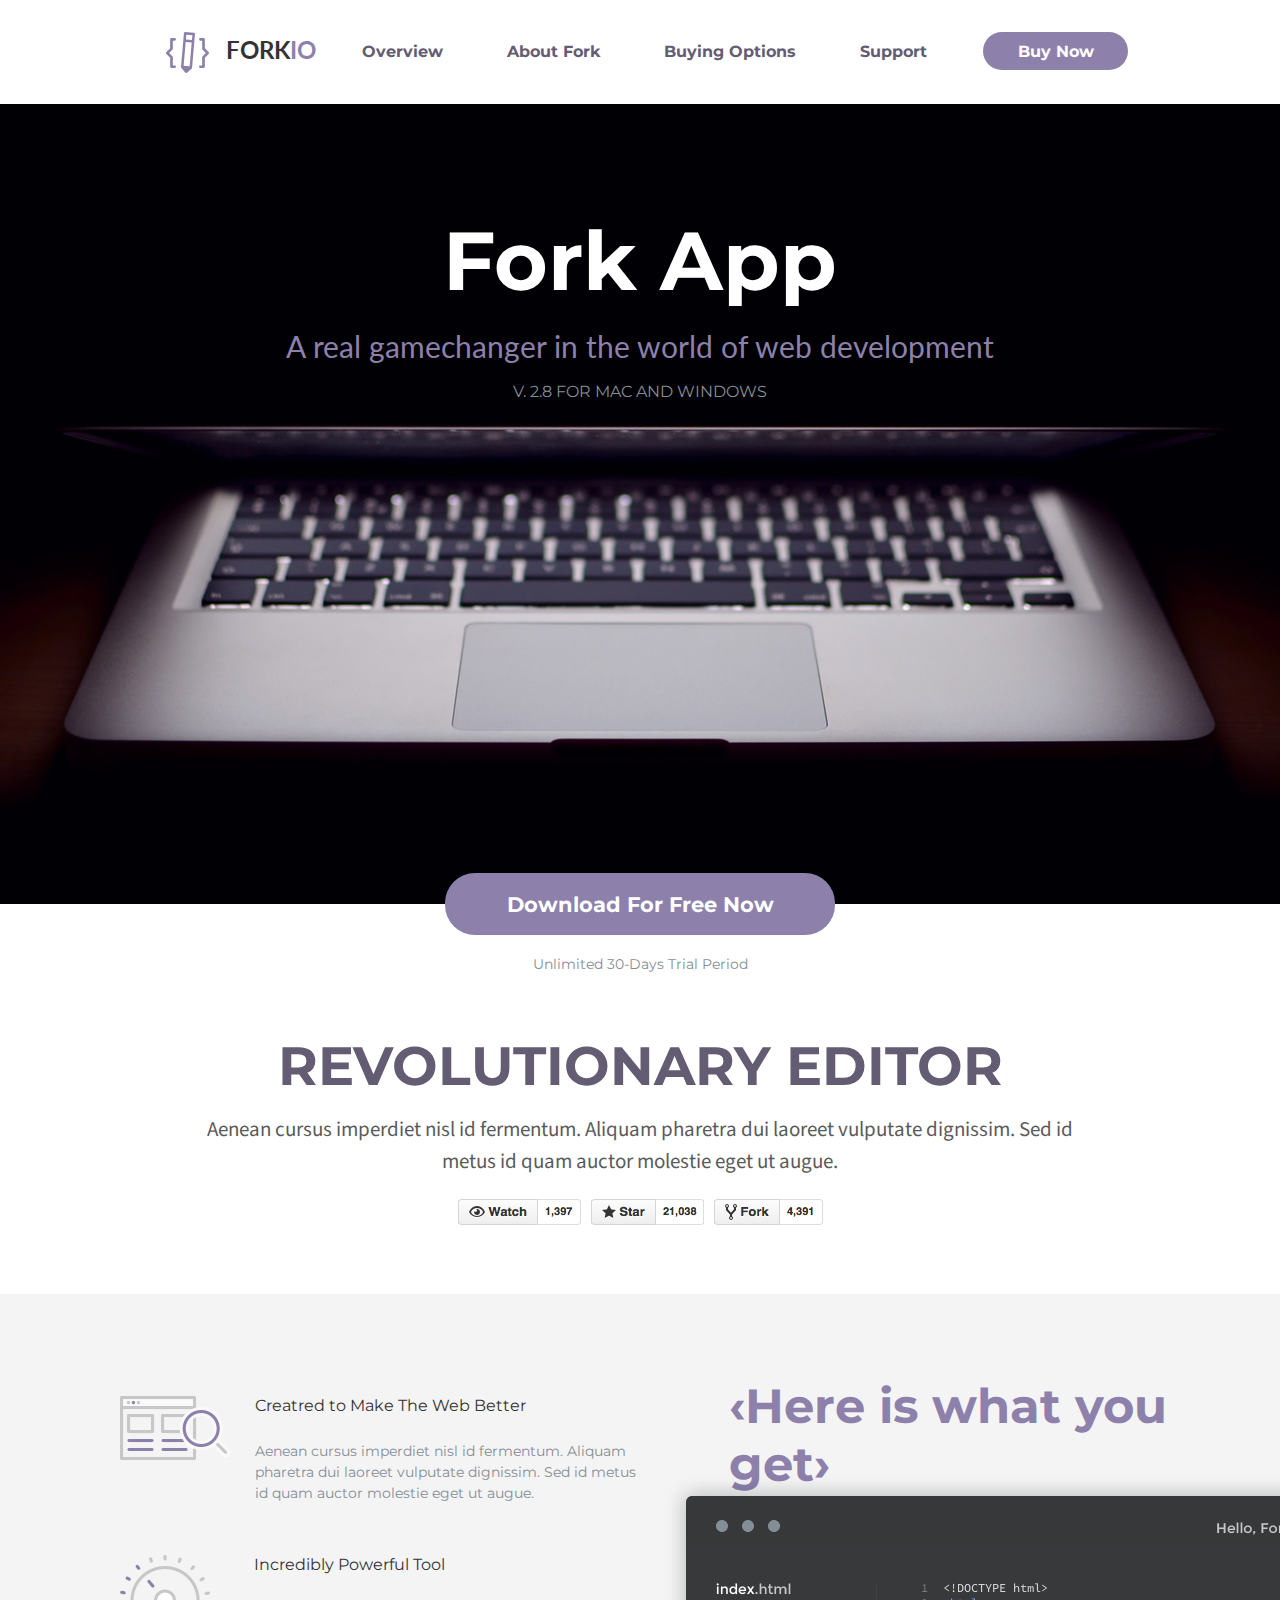
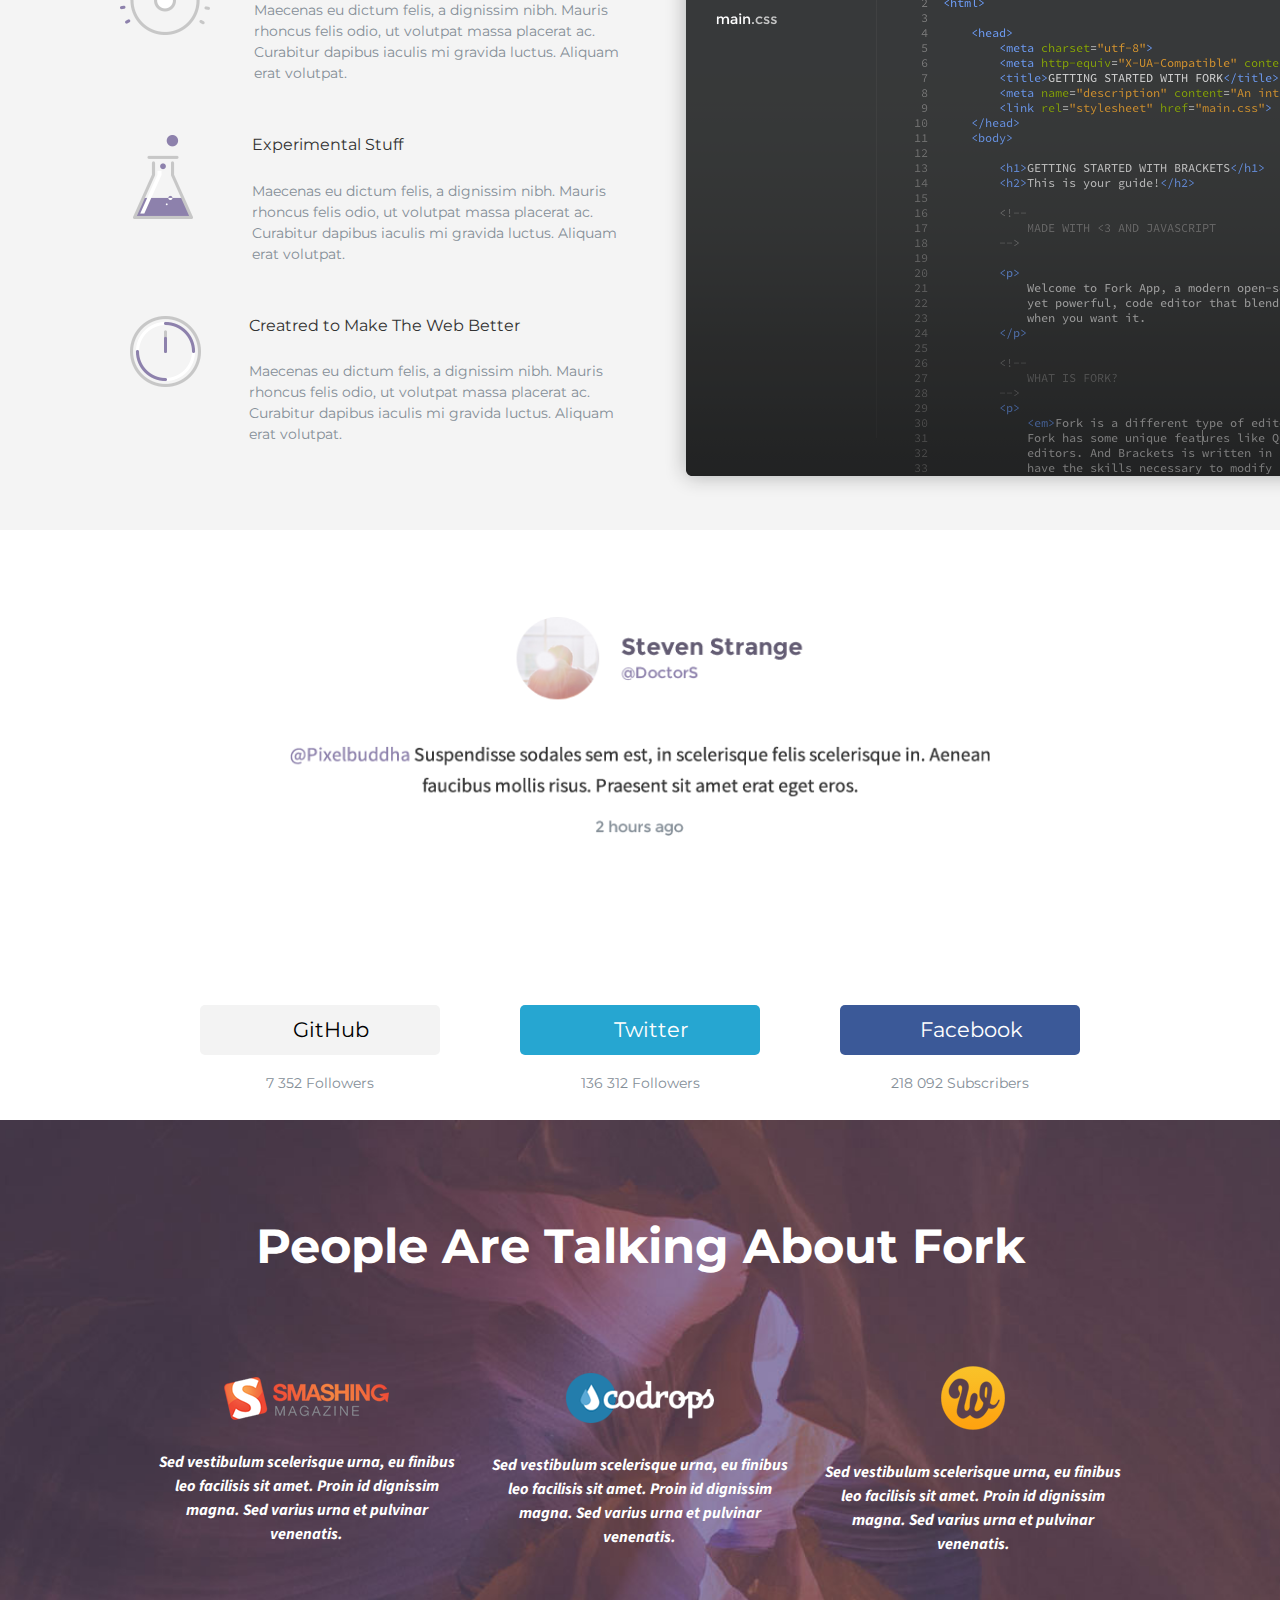
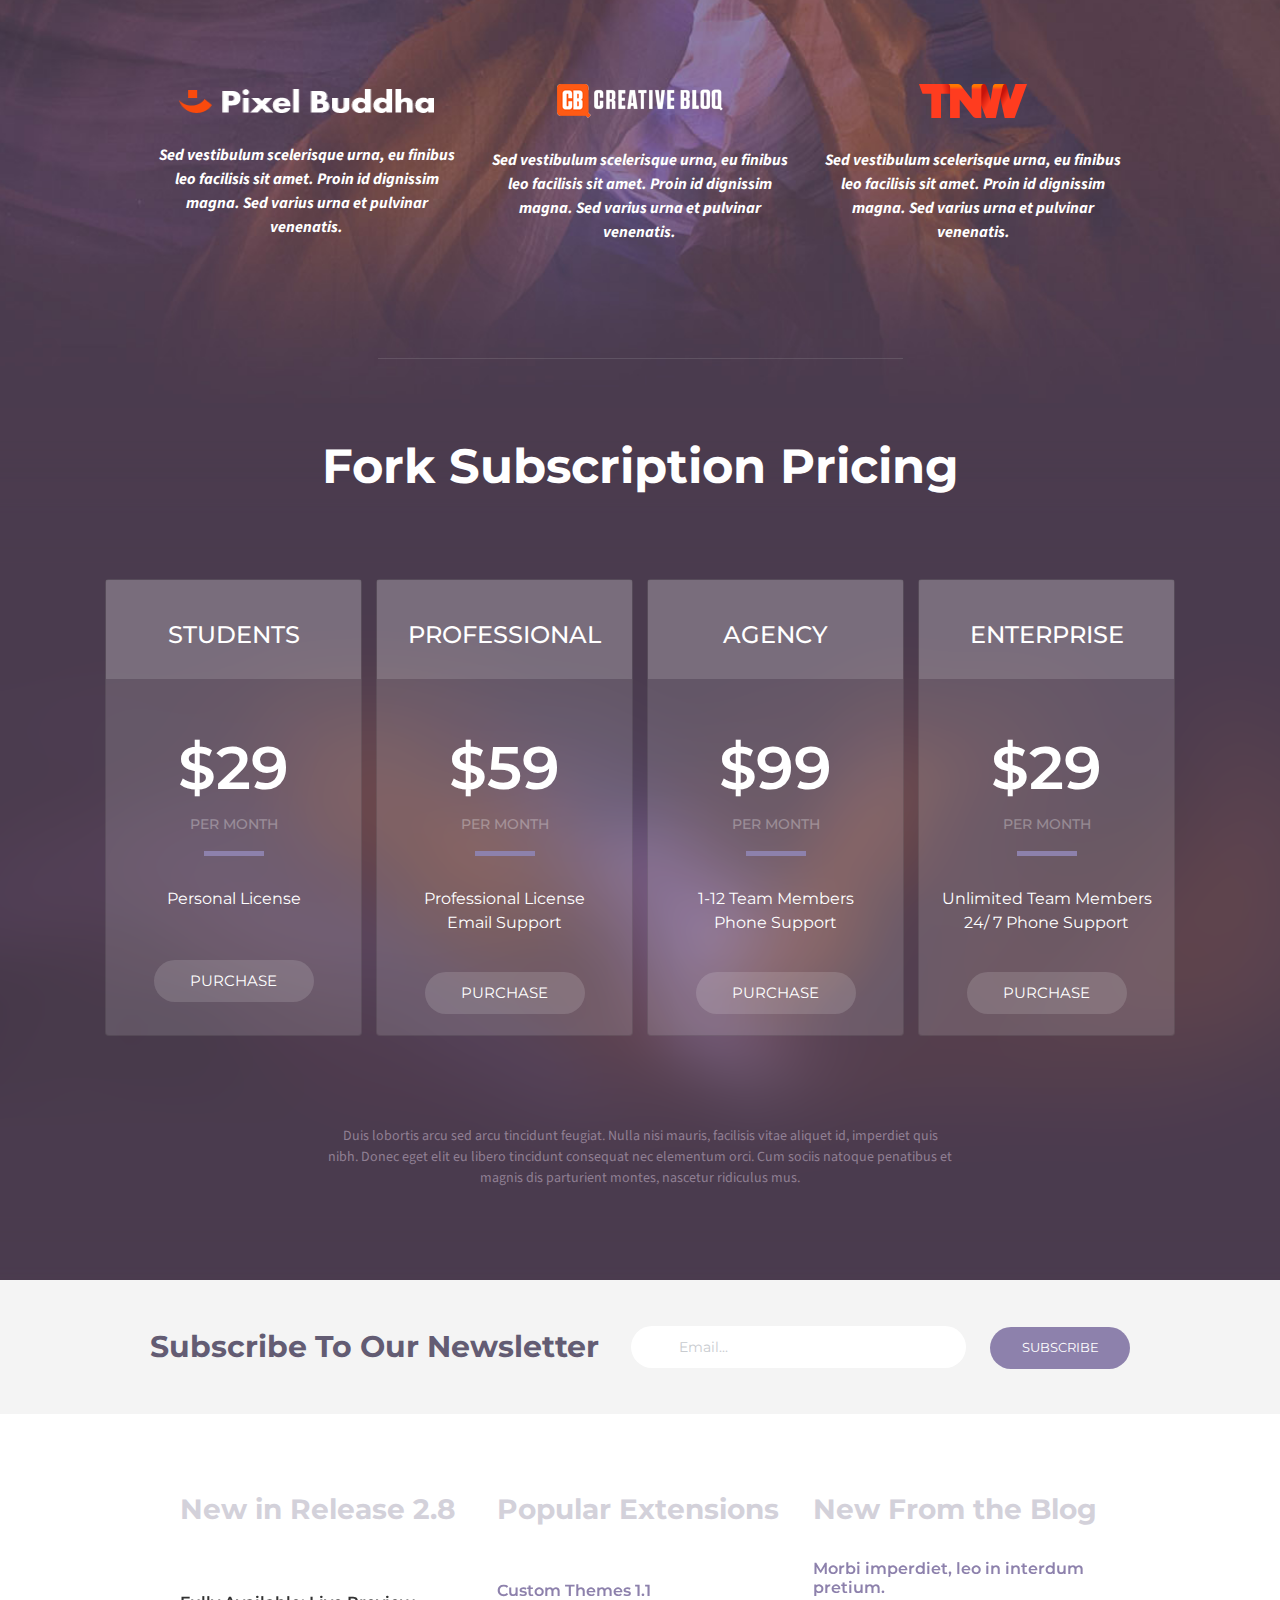
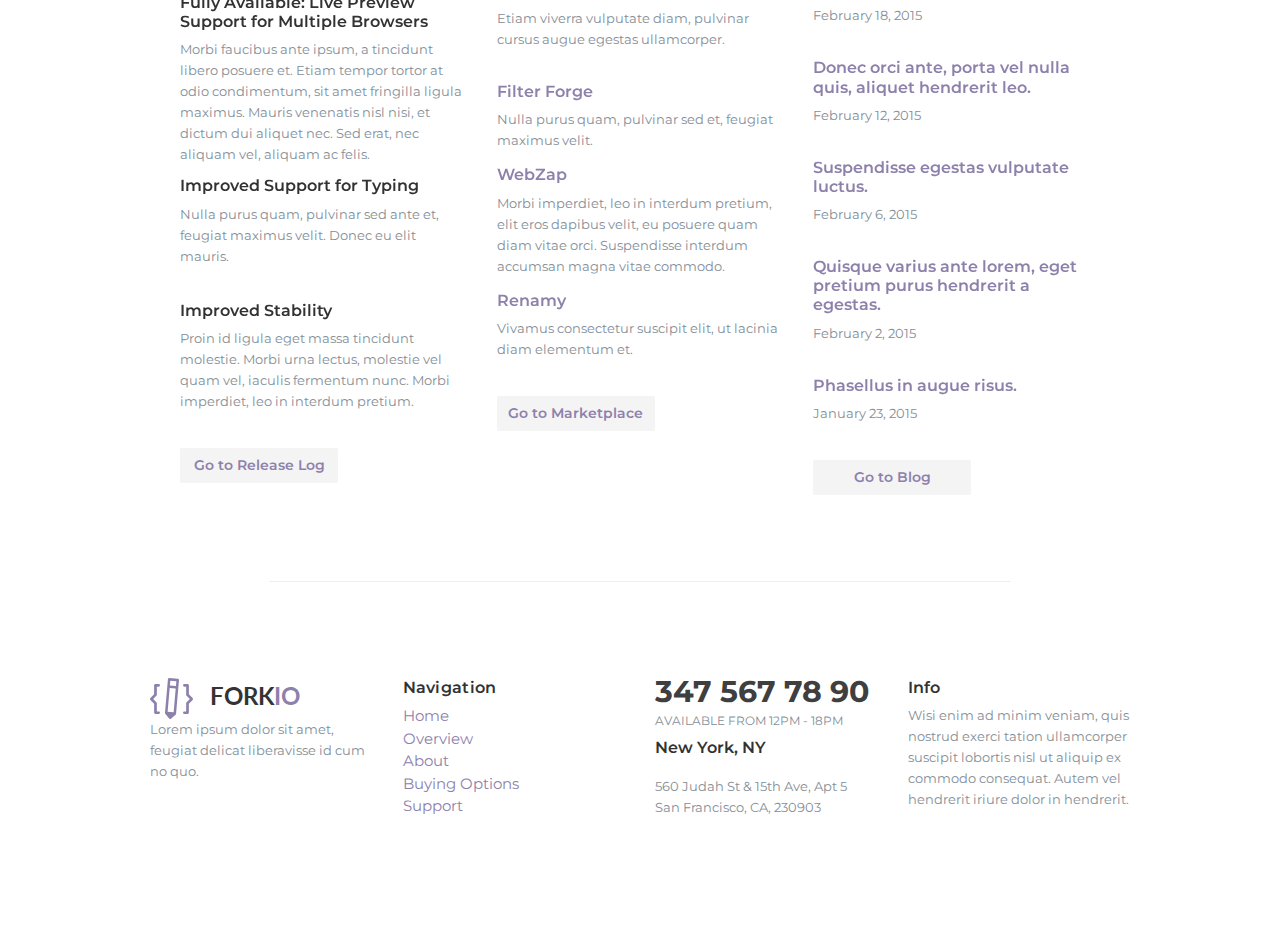
==== homework-3-1/Forkio/index.html @ 7233932a "Responsive only 480x640 px for now" ====
<!DOCTYPE html>
<html lang="en">
   <head>
      <title>Forkio</title>
      <link rel="stylesheet" href="https://stackpath.bootstrapcdn.com/bootstrap/4.3.1/css/bootstrap.min.css" integrity="sha384-ggOyR0iXCbMQv3Xipma34MD+dH/1fQ784/j6cY/iJTQUOhcWr7x9JvoRxT2MZw1T" crossorigin="anonymous">
      <link rel="stylesheet" href="css/style.css" />
      <link rel="stylesheet" href="css/fontaversome.css" />
      <link href="https://fonts.googleapis.com/css?family=Montserrat:400,700&display=swap" rel="stylesheet">
      <link href="https://fonts.googleapis.com/css?family=Lato:400,700&display=swap" rel="stylesheet">
      <link href="https://fonts.googleapis.com/css?family=Source+Sans+Pro:400,700,700i&display=swap" rel="stylesheet">
      <link rel="shortcut icon" type='image/x-icon' href="img/favicon.ico">
      <meta name="viewport" content="width=device-width, initial-scale=1, shrink-to-fit=no">
      <meta name="format-detection" content="telephone=no">
      <meta charset="UTF-8">
   </head>
   <body>
      <header>
         <nav class="navbar navbar-expand-xl navbar-light bg-light sticky-top">
            <div class="container-fluid">
               <a class="navbar-brand" href="index.html">
               <img src="img/logo.svg" width="43" height="41" class="d-inline-block align-top" alt=""><span class="logo-text">Fork<span class="io">IO</span></span>
               </a>
               <a href="#" class="nav-link buy-btn mobile">Buy Now</a>
               <button class="navbar-toggler" type="button" data-toggle="collapse" data-target="#navbarResponsive">
               <span class="navbar-toggler-icon"></span>
               </button>
               <div class="collapse navbar-collapse" id="navbarResponsive">
                  <ul class="navbar-nav ml-auto ">
                     <li class="nav-item">
                        <a href="#" class="nav-link">Overview</a>
                     </li>
                     <li class="nav-item">
                        <a href="#" class="nav-link">About Fork  </a>
                     </li>
                     <li class="nav-item">
                        <a href="#" class="nav-link">Buying Options</a>
                     </li>
                     <li class="nav-item"> 
                        <a href="#" class="nav-link">Support</a>
                     </li>
                     <li class="nav-item">
                        <a href="#" class="nav-link buy-btn ext">Buy Now</a>
                     </li>
                  </ul>
               </div>
            </div>
         </nav>
      </header>
      <section class="head-bg">
         <h1 class="title">Fork App</h1>
         <h3 class="subtitle">A real gamechanger in the world of web development</h3>
         <div class="version">v. 2.8 For Mac and Windows</div>
      </section>
      <section class="revolutionary">
         <button class="dw-btn">Download For Free Now</button>
         <div class="trial">Unlimited 30-Days Trial Period</div>
         <h2 class="revo-editor">Revolutionary editor</h2>
         <p class="revo-text">Aenean cursus imperdiet nisl id fermentum. Aliquam pharetra dui laoreet vulputate dignissim. Sed id metus id quam auctor molestie eget ut augue.</p>
         <img src="img/icons.png" alt="Icons" />
      </section>
      <section class="whatuget container-fluid">
         <div class="left-block">
            <h2 class="right-title wugtitle">&#8249;Here is what you get&#8250;</h2>
            <div class="wcard search">
               <img src="img/whatuget/search.png" alt="Whatuget" />
               <div class="block-text">
                  <h6 class="block-title">Creatred to Make The Web Better</h6>
                  <p class="block-desc">Aenean cursus imperdiet nisl id fermentum. Aliquam pharetra dui laoreet vulputate dignissim. Sed id metus id quam auctor molestie eget ut augue.</p>
               </div>
            </div>
            <div class="wcard tool">
               <img src="img/whatuget/tool.png" alt="Tool" />
               <div class="block-text">
                  <h6 class="block-title">Incredibly Powerful Tool</h6>
                  <p class="block-desc">Maecenas eu dictum felis, a dignissim nibh. Mauris rhoncus felis odio, ut volutpat massa placerat ac. Curabitur dapibus iaculis mi gravida luctus. Aliquam erat volutpat.</p>
               </div>
            </div>
            <div class="wcard experimental">
               <img src="img/whatuget/exp.png" alt="Experimental" />
               <div class="block-text">
                  <h6 class="block-title">Experimental Stuff</h6>
                  <p class="block-desc">Maecenas eu dictum felis, a dignissim nibh. Mauris rhoncus felis odio, ut volutpat massa placerat ac. Curabitur dapibus iaculis mi gravida luctus. Aliquam erat volutpat. </p>
               </div>
            </div>
            <div class="wcard time">
               <img src="img/whatuget/time.png" alt="Time" />
               <div class="block-text">
                  <h6 class="block-title">Creatred to Make The Web Better</h6>
                  <p class="block-desc">Maecenas eu dictum felis, a dignissim nibh. Mauris rhoncus felis odio, ut volutpat massa placerat ac. Curabitur dapibus iaculis mi gravida luctus. Aliquam erat volutpat.</p>
               </div>
            </div>
         </div>
         <div class="right-block wughide">
            <h2 class="right-title">&#8249;Here is what you get&#8250;</h2>
            <div class="img-wrapper">
               <img src="img/whatuget/editor.png" alt="Editor" />
            </div>
            <span></span>
         </div>
         <div class="img-mobile">
            <img src="img/whatuget/editor.png" alt="Editor" />
         </div>
      </section>
      <section class="container-fluid social">
         <table class="slide-container" cellpadding="0" cellspacing="0"  width="100%">
            <tr>
               <td align="center">
                  <article id="slider">
                     <input class="r-slide" checked type="radio" name="slider" id="slide1" />
                     <input class="r-slide" type="radio" name="slider" id="slide2" />
                     <div id="slides">
                        <div id="overflow">
                           <div class="inner">
                              <article>
                                 <img src="img/slider/slide1.webp" alt="" />
                              </article>
                              <article>
                                 <img src="img/slider/slide1.webp" alt="" />
                              </article>
                           </div>
                        </div>
                     </div>
                     <div id="controls">
                        <label for="slide1"></label>
                        <label for="slide2"></label>
                     </div>
                  </article>
               </td>
            </tr>
         </table>
         <hr class="hr-social mobile-hide-hr">
         <ul class="social-buttons">
            <li>
               <button class="git">
               <a href="#"><i class="fab fa-github"></i> GitHub</a>
               </button>
               <span class="follower">7 352 Followers</span>
            </li>
            <li>
               <button class="twitter">
               <a href="#"><i class="fab fa-twitter"></i> Twitter</a>
               </button>
               <span class="follower">136 312 Followers</span>
            </li>
            <li>
               <button class="facebook">
               <a href="#"><i class="fab fa-facebook-f"></i> Facebook</a>
               </button>
               <span class="follower">218 092 Subscribers</span>
            </li>
         </ul>
      </section>
      <section class="pplrtolcking container-fluid">
         <div class="row text-center">
            <div class="col-12">
               <h2 class="ppl-title">People Are Talking About Fork</h2>
            </div>
         </div>
         <div class="row card-wrap d-flex justify-content-between">
            <div class="col-xs-12 col-sm-6 col-md-4 card-p">
               <img src="img/talking/smashing.webp" alt="" width="165" height="43">
               <p>Sed vestibulum scelerisque urna, eu finibus leo facilisis sit amet. Proin id dignissim magna. Sed varius urna et pulvinar venenatis.</p>
            </div>
            <div class="col-xs-12 col-sm-6 col-md-4 card-p">
               <img src="img/talking/codrops.webp" alt="" width="148" height="50">
               <p>Sed vestibulum scelerisque urna, eu finibus leo facilisis sit amet. Proin id dignissim magna. Sed varius urna et pulvinar venenatis.</p>
            </div>
            <div class="col-xs-12 col-sm-6 col-md-4 card-p"  >
               <img src="img/talking/w.webp" alt="" width="64" height="64" >
               <p>Sed vestibulum scelerisque urna, eu finibus leo facilisis sit amet. Proin id dignissim magna. Sed varius urna et pulvinar venenatis.</p>
            </div>
         </div>
         <div class="row card-wrap sec-row d-flex justify-content-between">
            <div class="col-xs-12 col-sm-6 col-md-4 card-p">
               <img src="img/talking/pixelbuddha.webp" alt="" width="255" height="24">
               <p>Sed vestibulum scelerisque urna, eu finibus leo facilisis sit amet. Proin id dignissim magna. Sed varius urna et pulvinar venenatis.</p>
            </div>
            <div class="col-xs-12 col-sm-6 col-md-4 card-p">
               <img src="img/talking/cb.webp" alt="" width="166" height="34">
               <p>Sed vestibulum scelerisque urna, eu finibus leo facilisis sit amet. Proin id dignissim magna. Sed varius urna et pulvinar venenatis.</p>
            </div>
            <div class="col-xs-12 col-sm-6 col-md-4 card-p">
               <img src="img/talking/tnw.webp" alt="" width="108" height="34">
               <p>Sed vestibulum scelerisque urna, eu finibus leo facilisis sit amet. Proin id dignissim magna. Sed varius urna et pulvinar venenatis.</p>
            </div>
         </div>
         <hr class="hr">
      </section>
      <section class="pricing container-fluid text-center">
         <h2 class="price-title col-12">Fork Subscription Pricing</h2>
         <div class="price-list">
            <div class="col-xs-12 col-sm-6 col-md-3 card">
               <h4 class="card-head">Students</h4>
               <p class="cost">$29</p>
               <p class="per">per month</p>
               <p class="line"></p>
               <p class="license">Personal License</p>
               <button class="card-b">purchase</button>
            </div>
            <div class="col-xs-12 col-sm-6 col-md-3 card">
               <h4 class="card-head">professional</h4>
               <p class="cost">$59</p>
               <p class="per">per month</p>
               <p class="line"></p>
               <p class="license">Professional License <br />  Email Support</p>
               <button class="card-b">purchase</button>
            </div>
            <div class="col-xs-12 col-sm-6 col-md-3 card">
               <h4 class="card-head">agency</h4>
               <p class="cost">$99</p>
               <p class="per">per month</p>
               <p class="line"></p>
               <p class="license">1-12 Team Members <br /> Phone Support</p>
               <button class="card-b">purchase</button>
            </div>
            <div class="col-xs-12 col-sm-6 col-md-3 card">
               <h4 class="card-head">enterprise</h4>
               <p class="cost">$29</p>
               <p class="per">per month</p>
               <p class="line"></p>
               <p class="license">Unlimited Team Members <br /> 24/ 7 Phone Support</p>
               <button class="card-b">purchase</button>
            </div>
         </div>
         <p class="note">Duis lobortis arcu sed arcu tincidunt feugiat. Nulla nisi mauris, facilisis vitae aliquet id, imperdiet quis nibh. Donec eget elit eu libero tincidunt consequat nec elementum orci. Cum sociis natoque penatibus et magnis dis parturient montes, nascetur ridiculus mus.</p>
      </section>
      <section class="subscribe container-fluid">
         <h2 class="subs-title">Subscribe To Our Newsletter</h2>
         <h2 class="subs-title-m">Subscribe To Stay In Touch</h2>
         <form class="sub-email" action="#" name="subscribe">
            <input type="email" placeholder="Email..." />
            <button type="submit" class="sub-b">Subscribe</button>
         </form>
      </section>
      <section class="info container-fluid">
         <div class="row wrapper">
            <div class="col-xs-12 col-sm-6 col-md-4">
               <h2 class="new">New in Release 2.8</h2>
               <h3 class="fully">Fully Available: Live Preview Support for Multiple Browsers</h3>
               <p class="p-text">Morbi faucibus ante ipsum, a tincidunt libero posuere et. Etiam tempor tortor at odio condimentum, sit amet fringilla ligula maximus. Mauris venenatis nisl nisi, et dictum dui aliquet nec. Sed erat, nec aliquam vel, aliquam ac felis.</p>
               <h3 class="improved">Improved Support for Typing </h3>
               <p class="p-text">Nulla purus quam, pulvinar sed ante et, feugiat maximus velit. Donec eu elit mauris. </p>
               <h3 class="stability">Improved Stability</h3>
               <p class="p-text">Proin id ligula eget massa tincidunt molestie. Morbi urna lectus, molestie vel quam vel, iaculis fermentum nunc. Morbi imperdiet, leo in interdum pretium.</p>
               <button class="goto-b"><a href="#">Go to Release Log</a></button>
            </div>
            <div class="col-xs-12 col-sm-6 col-md-4">
               <h2 class="new">Popular Extensions</h2>
               <h3 class="custom">Custom Themes 1.1</h3>
               <p class="p-text">Etiam viverra vulputate diam, pulvinar cursus augue egestas ullamcorper. </p>
               <h3 class="custom filter">Filter Forge</h3>
               <p class="p-text">Nulla purus quam, pulvinar sed et, feugiat maximus velit.</p>
               <h3 class="custom web">WebZap</h3>
               <p class="p-text">Morbi imperdiet, leo in interdum pretium, elit eros dapibus velit, eu posuere quam diam vitae orci. Suspendisse interdum accumsan magna vitae commodo.</p>
               <h3 class="custom web">Renamy</h3>
               <p class="p-text">Vivamus consectetur suscipit elit, ut lacinia diam elementum et.</p>
               <button class="goto-b"><a href="#">Go to Marketplace</a></button>
            </div>
            <div class="col-xs-12 col-sm-6 col-md-4">
               <h2 class="new">New From the Blog</h2>
               <h3 class="custom pad">Morbi imperdiet, leo in interdum pretium.</h3>
               <p class="p-text">February 18, 2015</p>
               <h3 class="custom pad">Donec orci ante, porta vel nulla quis, aliquet hendrerit leo.</h3>
               <p class="p-text">February 12, 2015</p>
               <h3 class="custom pad">Suspendisse egestas vulputate luctus.</h3>
               <p class="p-text">February 6, 2015</p>
               <h3 class="custom pad">Quisque varius ante lorem, eget pretium purus hendrerit a egestas.</h3>
               <p class="p-text">February 2, 2015</p>
               <h3 class="custom pad">Phasellus in augue risus.</h3>
               <p class="p-text">January 23, 2015</p>
               <button class="goto-b"><a href="#">Go to Blog</a></button>
            </div>
         </div>
      </section>
      <hr class="hr-footer">
      <footer class="container-fluid">
         <div class="row">
            <div class="col-xs-12 col-sm-6 col-md-3">
               <img src="img/logo.svg" width="43" height="41" class="d-inline-block align-top" alt=""><span class="logo-text">Fork<span class="io">IO</span></span>
               <p class="p-text p-text-m">Lorem ipsum dolor sit amet, feugiat delicat liberavisse id cum no quo.</p>
            </div>
            <div class="col-xs-12 col-sm-6 col-md-3">
               <h3 class="navigation">Navigation</h3>
               <ul class="footer-nav-list">
                  <li>Home</li>
                  <li> Overview</li>
                  <li>About</li>
                  <li>Buying Options</li>
                  <li>Support</li>
               </ul>
            </div>
            <div class="col-xs-12 col-sm-6 col-md-3">
               <h2 class="tel">347 567 78 90</h2>
               <h6 class="avaible">AVAILABLE FROM 12PM - 18PM</h6>
               <p class="ny">New York, NY</p>
               <p class="p-text">560 Judah St & 15th Ave, Apt 5 <br /> San Francisco, CA, 230903</p>
            </div>
            <div class="col-xs-12 col-sm-6 col-md-3">
               <h3 class="navigation">Info</h3>
               <p class="p-text">Wisi enim ad minim veniam, quis nostrud exerci tation ullamcorper suscipit lobortis nisl ut aliquip ex commodo consequat. Autem vel hendrerit iriure dolor in hendrerit.</p>
            </div>
         </div>
      </footer>
      <script src="https://code.jquery.com/jquery-3.3.1.slim.min.js" integrity="sha384-q8i/X+965DzO0rT7abK41JStQIAqVgRVzpbzo5smXKp4YfRvH+8abtTE1Pi6jizo" crossorigin="anonymous"></script>
      <script src="https://cdnjs.cloudflare.com/ajax/libs/popper.js/1.14.7/umd/popper.min.js" integrity="sha384-UO2eT0CpHqdSJQ6hJty5KVphtPhzWj9WO1clHTMGa3JDZwrnQq4sF86dIHNDz0W1" crossorigin="anonymous"></script>
      <script src="https://stackpath.bootstrapcdn.com/bootstrap/4.3.1/js/bootstrap.min.js" integrity="sha384-JjSmVgyd0p3pXB1rRibZUAYoIIy6OrQ6VrjIEaFf/nJGzIxFDsf4x0xIM+B07jRM" crossorigin="anonymous"></script>
   </body>
</html>
---- homework-3-1/Forkio/css/style.css ----
html,
body {
    overflow-x: hidden;
}

.logo-text {
    color: #333333;
    font-family: Lato;
    font-size: 24px;
    font-weight: 700;
    text-transform: uppercase;
    margin-left: 17px;
}

.io {
    color: #8d81ac;
}

.navbar {
    min-height: 104px;
    align-items: center;
}

.bg-light {
    background-color: #ffffff !important;
}

nav img {
    margin-left: 135px;
}

nav {
    font-family: Montserrat;
    font-size: 16px;
    font-weight: 700;
}

.navbar-light .navbar-nav .nav-link {
    color: #635c73;
}

.navbar {
    margin-right: 121px;
}

.navbar-light .navbar-toggler-icon {
    background-image: url(../img/sandwich.svg) !important;
}

.buy-btn {
    width: 145px;
    height: 38px;
    background-color: #8d81ac;
    color: #ffffff !important;
    font-family: Montserrat;
    font-size: 16px;
    font-weight: 700;
    border-radius: 35px;
    text-align: center;
}

.navbar-nav li {
    margin-right: 48px;
}

.navbar-nav li:last-child {
    margin-right: 0;
}

.head-bg {
    background-image: url(../img/head/headbg.png);
    width: 100%;
    min-height: 800px;
    background-repeat: no-repeat;
    background-position: center;
    background-size: cover;
    display: flow-root;
}

.title {
    color: #ffffff;
    font-family: Montserrat;
    font-size: 82px;
    font-weight: 700;
    margin-top: 108px;
    text-align: center;
}

.subtitle {
    color: #8d81ac;
    font-family: Lato;
    font-size: 30px;
    font-weight: 400;
    text-align: center;
    margin-top: 18px;
}

.version {
    color: #848e97;
    font-family: Montserrat;
    font-size: 16px;
    font-weight: 400;
    line-height: 20.45px;
    text-transform: uppercase;
    text-align: center;
    margin-top: 18px;
}

.revolutionary {
    width: 100%;
    min-height: 390px;
    background-color: #ffffff;
    display: flex;
    justify-content: center;
}

.dw-btn {
    width: 390px;
    height: 62px;
    color: #ffffff;
    background-color: #8d81ac;
    font-family: Montserrat;
    font-size: 21px;
    font-weight: 700;
    line-height: 62px;
    border-radius: 30px;
    margin-top: -31px;
    border: none;
}

.trial {
    color: #848e97;
    font-family: Montserrat;
    font-size: 14px;
    font-weight: 400;
    padding-top: 50px;
    position: absolute;
}

.revo-editor {
    color: #635c73;
    font-family: Montserrat;
    font-size: 54px;
    font-weight: 700;
    text-transform: uppercase;
    padding-top: 130px;
    position: absolute;
}

.revo-text {
    opacity: 0.8;
    color: #323232;
    font-family: "Source Sans Pro";
    font-size: 21px;
    font-weight: 400;
    padding-top: 210px;
    max-width: 878px;
    text-align: center;
    position: absolute;
}

.revolutionary img {
    max-width: 365px;
    min-height: 26px;
    position: absolute;
    padding-top: 295px;
}

.whatuget {
    width: 100%;
    min-height: 711px;
    background-color: #f4f4f4;
    display: flex;
    position: relative;
}

.left-block {
    min-height: 540px;
    display: flex;
    flex-direction: column;
    padding-top: 102px;
    padding-left: 105px;
    padding-bottom: 69px;
    justify-content: space-between;
    max-width: 50%;
}

.block-title {
    color: #323232;
    font-family: Montserrat;
    font-size: 16px;
    font-weight: 400;
}

.block-desc {
    padding-top: 18px;
    color: #848e97;
    font-family: Montserrat;
    font-size: 14px;
    font-weight: 400;
}

.wcard {
    display: flex;
    flex-direction: row;
    align-items: flex-start;
    margin-bottom: 35px;
}

.wcard:last-child {
    margin-bottom: 0px;
}

.search img {
    margin-right: 24px;
}

.tool img {
    margin-right: 44px;
}

.experimental img {
    margin-right: 59px;
    margin-left: 13px;
}

.time img {
    margin-right: 48px;
    margin-left: 10px;
}

.right-block {
    margin-left: 69px;
    display: flex;
    width: inherit;
}

.img-wrapper {
    position: relative;
}

.right-title {
    color: #8d81ac;
    font-family: Montserrat;
    font-size: 48px;
    font-weight: 700;
    padding-top: 84px;
    padding-left: 20px;
}

.right-block img {
    position: absolute;
    top: 181px;
    left: -600px;
}

.social {
    display: flex;
    flex-direction: row;
    margin: 0 auto;
    padding: 87px 150px 80px;
    min-height: 590px;
    background-color: #ffffff;
    justify-content: center;
    flex-wrap: wrap;
}

.carousel {
    margin: auto;
    margin-top: 40px;
    position: absolute;
}

.carousel img {
    margin-right: 23px;
}

.carousel-item {
    min-height: 90px;
}

.nick {
    color: #635c73;
    font-family: Montserrat;
    font-size: 24px;
    font-weight: 700;
}

.msg {
    color: #333333;
    font-family: "Source Sans Pro";
    font-size: 20px;
    font-weight: 400;
    line-height: 32px;
    max-width: 720px;
    text-align: center;
    margin-top: 48px;
}

.prof {
    color: #8d81ac;
    font-family: Montserrat;
    font-size: 16px;
    font-weight: 400;
    display: block;
    text-align: center;
    line-height: -10px;
    margin-top: -30px;
}

.hr-social {
    width: 90%;
    background-color: #c7c7c7;
    opacity: 0.2;
    margin-top: 180px;
}

.social-buttons {
    list-style: none;
    padding: 0;
    display: inline-flex;
    align-items: flex-end;
}

.social-buttons button {
    border: none;
    border-radius: 5px;
}

.social-buttons li {
    margin: -70px 40px;
}

.git {
    width: 240px;
    height: 50px;
    background-color: #f3f3f3;
    font-family: Montserrat;
    font-size: 21px;
    font-weight: 400;
}

.git a {
    color: #000000;
}

.twitter {
    width: 240px;
    height: 50px;
    background-color: #26a6d1;
    font-family: Montserrat;
    font-size: 21px;
    font-weight: 400;
}

.twitter a {
    color: #ffffff;
}

.facebook {
    width: 240px;
    height: 50px;
    background-color: #3b5998;
    font-family: Montserrat;
    font-size: 21px;
    font-weight: 400;
}

.facebook a {
    color: #ffffff;
}

.follower {
    display: flex;
    justify-content: center;
    padding-top: 18px;
    color: #848e97;
    font-family: Montserrat;
    font-size: 14px;
    font-weight: 400;
}

.pplrtolcking {
    min-height: 764px;
    background-image: url(../img/talking/talkbg.jpg);
    background-repeat: no-repeat;
    background-size: cover;
    background-position: center;
    display: flow-root;
}

.ppl-title {
    color: #ffffff;
    font-family: Montserrat;
    font-size: 48px;
    font-weight: 700;
    padding-top: 98px;
}

.card-wrap {
    padding-top: 83px;
    max-width: 80%;
    margin: auto;
    align-items: baseline;
    text-align: center;
}

.card-p>p {
    color: #ffffff;
    font-family: "Source Sans Pro";
    font-style: italic;
    font-size: 16px;
    font-weight: 700;
    line-height: 24px;
    padding-top: 30px;
}

.card-wrap>div {
    max-width: 350px;
}

.sec-row {
    padding-top: 112px;
    margin-bottom: 98px;
}

.hr {
    margin-top: 98px;
    margin-bottom: 49px;
    width: 42%;
    background-color: #c7c7c7;
    opacity: 0.2;
}

.pricing {
    background-image: url(../img/price/pricebg.webp);
    min-height: 872px;
    background-position: center;
    background-repeat: no-repeat;
    background-size: cover;
    display: flex;
    justify-content: center;
    flex-direction: row;
    flex-wrap: wrap;
}

.card {
    height: 457px;
    max-width: 257px;
    background-color: #ffffff24;
    padding: 0;
    margin-left: 7px;
    margin-right: 7px;
    margin-bottom: 14px;
    transition: all .2s ease-in-out;
}

.card:hover {
    transform: scale(1.1);
    background-color: #ffffff08;
}

.card:hover .card-head {
    background-color: #00000022;
}

.card-head {
    color: #ffffff;
    background-color: #ffffff24;
    font-family: Montserrat;
    font-size: 24px;
    font-weight: 500;
    line-height: 20.45px;
    text-transform: uppercase;
    padding-top: 45px;
    padding-bottom: 33px;
}

.cost {
    margin-top: 36px;
    color: #ffffff;
    font-family: Montserrat;
    font-size: 60px;
    font-weight: 600;
}

.per {
    opacity: 0.3;
    color: #ffffff;
    font-family: Montserrat;
    font-size: 14px;
    font-weight: 500;
    text-transform: uppercase;
    margin-top: -15px !important;
}

.line {
    width: 60px;
    height: 5px;
    background-color: #8d81ac;
    margin-top: 0px !important;
    margin: auto;
    margin-bottom: 0;
}

.license {
    color: #ffffff;
    font-family: Montserrat;
    font-size: 16px;
    font-weight: 400;
    margin-top: 31px;
}

.card-b {
    color: #ffffff;
    font-family: Montserrat;
    font-size: 15px;
    font-weight: 400;
    text-transform: uppercase;
    width: 160px;
    height: 42px;
    background-color: #ffffff24;
    border: none;
    border-radius: 30px;
    margin: auto;
}

.price-title {
    color: #ffffff;
    font-family: Montserrat;
    font-size: 48px;
    font-weight: 700;
    margin-top: 30px;
}

.price-list {
    display: contents;
}

.note {
    opacity: 0.8;
    color: #a291a5;
    font-family: "Source Sans Pro";
    font-size: 14px;
    font-weight: 400;
    max-width: 50%;
}

.subscribe {
    min-height: 134px;
    background-color: #f4f4f4;
    display: flex;
    align-items: center;
    justify-content: space-between;
}

.subs-title {
    color: #635c73;
    font-family: Montserrat;
    font-size: 30px;
    font-weight: 700;
    margin-bottom: 0;
    padding-left: 135px;
}

::placeholder {
    color: #c8cbcf;
    font-family: Montserrat;
    font-size: 14px;
    font-weight: 400;
    padding-left: 28px;
}

.sub-email input {
    width: 335px;
    min-height: 42px;
    background-color: #ffffff;
    border: none;
    border-radius: 35px;
    outline: none;
    padding-left: 20px;
}

.sub-b {
    color: #ffffff;
    font-family: Montserrat;
    font-size: 13px;
    font-weight: 400;
    text-transform: uppercase;
    width: 140px;
    height: 42px;
    background-color: #8d81ac;
    border: none;
    border-radius: 35px;
    margin-left: 20px;
    margin-right: 135px;
}

.info {
    min-height: 720px;
    background-color: #ffffff;
}

.wrapper {
    display: flex;
    flex-direction: row;
    margin: 0 auto;
    padding: 79px 150px 70px;
}

.new {
    color: #d3d1da;
    font-family: Montserrat;
    font-size: 28px;
    font-weight: 700;
}

.fully {
    color: #323232;
    font-family: Montserrat;
    font-size: 16px;
    font-weight: 600;
    padding-top: 58px;
}

.p-text {
    color: #848e97 !important;
    font-family: Montserrat;
    font-size: 13px;
    font-weight: 400;
    line-height: 21px;
    margin-bottom: 0;
}

.improved {
    color: #323232;
    font-family: Montserrat;
    font-size: 16px;
    font-weight: 600;
    margin-top: 11px;
}

.stability {
    color: #323232;
    font-family: Montserrat;
    font-size: 16px;
    font-weight: 600;
    margin-top: 34px;
}

.goto-b {
    width: 158px;
    height: 35px;
    background-color: #f4f4f4;
    font-family: Montserrat;
    font-size: 14px;
    font-weight: 600;
    border: none;
    margin-top: 36px;
    border-radius: 2px;
}

.goto-b a {
    color: #8d81ac;
}

.wrapper a {
    text-decoration: none;
}

.custom {
    color: #8d81ac;
    font-family: Montserrat;
    font-size: 16px;
    font-weight: 600;
    margin-top: 54px;
}

.filter {
    margin-top: 32px;
}

.web {
    margin-top: 14px;
}

.pad {
    margin-top: 32px;
}

footer {
    min-height: 329px;
    display: flex;
    flex-direction: row;
    margin: 0 auto;
    padding: 80px 150px 100px !important;
}

.hr-footer {
    width: 58%;
    background-color: #c7c7c7;
    opacity: 0.2;
}

.navigation {
    color: #323232;
    font-family: Montserrat;
    font-size: 16px;
    font-weight: 600;
    letter-spacing: 0.32px;
}

.footer-nav-list {
    list-style: none;
    padding: 0;
    color: #8d81ac;
    font-family: Montserrat;
    font-size: 15px;
    font-weight: 400;
}

.tel {
    color: #3f3f3f;
    font-family: Montserrat;
    font-size: 30px;
    font-weight: 700;
    line-height: 28px;
}

.avaible {
    color: #848e97;
    font-family: Montserrat;
    font-size: 12px;
    font-weight: 400;
    text-transform: uppercase;
}

.ny {
    color: #323232;
    font-family: Montserrat;
    font-size: 16px;
    font-weight: 600;
}

label {
    cursor: pointer;
}

#slide1:checked~#slides .inner {
    margin-left: 0;
}

#slide2:checked~#slides .inner {
    margin-left: -100%;
}

#overflow {
    width: 100%;
    overflow: hidden;
    word-wrap: break-word;
}

article img {
    width: 100%;
    height: auto;
}

#slides .inner {
    width: 500%;
    line-height: 0;
}

#slides article {
    width: 20%;
    float: left;
}

#controls {
    margin-top: -201px;
    width: 100%;
    height: 50px;
    top: 50%;
}

#controls label {
    display: none;
    width: 50px;
    height: 50px;
    opacity: 0.3;
}

#active {
    margin: 30% 0 0;
    text-align: center;
}

#active label {
    -webkit-border-radius: 5px;
    -moz-border-radius: 5px;
    border-radius: 25px;
    display: inline-block;
    width: 20px;
    height: 20px;
    background: #bbb;
    margin: 0 10px;
}

#active label:hover {
    background: #666666;
}

#controls label:hover {
    opacity: 0.8;
}

#slide1:checked~#controls label:nth-child(2),
#slide2:checked~#controls label:nth-child(3) {
    background: url('https://assets.bounceexchange.com/assets/uploads/users/741/ScxFjIFK.png') no-repeat;
    float: right;
    margin: 0 -70px 0 0;
    display: block;
}

#slide1:checked~#controls label:nth-child(5),
#slide2:checked~#controls label:nth-child(1) {
    background: url('https://assets.bounceexchange.com/assets/uploads/users/741/fJyenwIJ.png') no-repeat;
    float: left;
    margin: 0 0 0 -70px;
    display: block;
}

#slide1:checked~#active label:nth-child(1),
#slide2:checked~#active label:nth-child(2) {
    background: #333;
    border-color: #333 !important;
}

#slides .inner {
    -webkit-transform: translateZ(0);
    -webkit-transition: all 800ms cubic-bezier(0.770, 0.000, 0.175, 1.000);
    transition: all 800ms cubic-bezier(0.770, 0.000, 0.175, 1.000);
    -webkit-transition-timing-function: cubic-bezier(0.770, 0.000, 0.175, 1.000);
    transition-timing-function: cubic-bezier(0.770, 0.000, 0.175, 1.000);
}

#slider {
    -webkit-transform: translateZ(0);
    -webkit-transition: all 0.5s ease-out;
    transition: all 0.5s ease-out;
}

#controls label {
    -webkit-transform: translateZ(0);
    -webkit-transition: opacity 0.2s ease-out;
    transition: opacity 0.2s ease-out;
}

#slide1:checked~#slides article:nth-child(1) .info,
#slide2:checked~#slides article:nth-child(2) .info {
    opacity: 1 !important;
    -webkit-transition: all 1s ease-out 0.6s;
    transition: all 1s ease-out 0.6s;
}

.info,
#controls,
#slides,
#active,
#active label,
.info h3 {
    -webkit-transform: translateZ(0);
    -webkit-transition: all 0.5s ease-out;
    transition: all 0.5s ease-out;
}

.r-slide {
    display: none !important;
    height: 0;
    width: 0;
    font-size: 0;
    line-height: 0;
    float: left;
    overflow: hidden;
}

.slide-container {
    max-width: 700px;
    margin: auto;
    margin-top: 0;
}

.mobile,
.wugtitle,
.img-mobile,
.mobile-hide-hr,
.subs-title-m {
    display: none;
}

@media (max-width: 480px) {
    nav img {
        margin-left: 0;
    }
    .navbar-light .navbar-toggler {
        border: none;
    }
    .navbar {
        margin-right: 0;
    }
    .mobile {
        display: block;
    }
    .ext {
        display: none;
    }
    .revo-editor {
        font-size: 48px;
        padding-top: 95px;
        text-align: center;
    }
    .revo-text {
        font-size: 16px;
        padding-top: 230px;
        padding-left: 10px;
        padding-right: 10px;
    }
    .revolutionary img {
        padding-top: 335px;
    }
    .wughide {
        display: none;
    }
    .left-block {
        padding: 0;
        max-width: 100%;
    }
    .wugtitle {
        display: block;
        text-align: center;
        padding: 0;
        padding-top: 49px;
        padding-bottom: 60px;
        font-size: 48px;
    }
    .img-mobile {
        display: block;
        position: relative;
    }
    .img-mobile img {
        position: absolute;
        left: 0;
        top: 0;
        z-index: 2;
    }
    .social {
        padding: 0;
        padding-top: 100px;
        padding-left: 15px;
        padding-right: 15px;
        position: relative;
    }
    article img {
        width: 70%;
        height: auto;
    }
    #slide1:checked~#controls label:nth-child(2),
    #slide2:checked~#controls label:nth-child(3) {
        float: none;
        margin-top: 145px;
        margin-left: 330px;
    }
    #slide1:checked~#controls label:nth-child(5),
    #slide2:checked~#controls label:nth-child(1) {
        float: none;
        margin-top: 145px;
        margin-right: 330px;
    }
    .social-buttons {
        display: contents;
    }
    .slide-container {
        margin-bottom: 55px;
    }
    .follower {
        padding: 7px;
    }
    .whatuget {
        min-height: 1465px;
        display: block;
    }
    .card-wrap>div {
        min-width: 100%;
        padding-top: 65px;
    }
    .card-wrap {
        padding-top: 0;
    }
    .ppl-title {
        margin-bottom: -40px;
    }
    .hr {
        margin-top: 80px;
        margin-bottom: 50px;
        width: 80%;
    }
    .price-title {
        margin-bottom: 40px;
    }
    .card {
        margin-bottom: 25px;
    }
    .note {
        max-width: 90%;
    }
    .subs-title {
        display: none;
    }
    .subs-title-m {
        display: block;
        color: #323232;
        font-family: Montserrat;
        font-size: 30px;
        font-weight: 700;
        padding-top: 50px;
    }
    .subscribe {
        display: block;
        text-align: center;
        padding: 0;
        min-height: 210px;
    }
    .sub-b {
        margin-right: 0;
        display: inline-block;
    }
    .sub-email input {
        display: inline-block;
        width: 290px;
    }
    .sub-email {
        margin-top: 40px;
    }
    .wrapper {
        padding: 0;
    }
    .new {
        padding-top: 58px;
    }
    .hr-footer {
        width: 90%;
    }
    footer {
        padding: 30px!important;
    }
    .navigation {
        padding-top: 10px;
    }
    .p-text {
        text-align: left;
    }
    .p-text-m {
        max-width: 250px;
        padding-top: 10px;
    }
}
---- homework-3-1/Forkio/css/fontaversome.css ----
.fa, .fab, .fad, .fal, .far, .fas {-moz-osx-font-smoothing: grayscale;-webkit-font-smoothing: antialiased;display: inline-block;font-style: normal;font-variant: normal;text-rendering: auto;line-height: 1 }.fa-lg {font-size: 1.33333em;line-height: .75em;vertical-align: -.0667em }.fa-xs {font-size: .75em }.fa-sm {font-size: .875em }.fa-1x {font-size: 1em }.fa-2x {font-size: 2em }.fa-3x {font-size: 3em }.fa-4x {font-size: 4em }.fa-5x {font-size: 5em }.fa-6x {font-size: 6em }.fa-7x {font-size: 7em }.fa-8x {font-size: 8em }.fa-9x {font-size: 9em }.fa-10x {font-size: 10em }.fa-fw {text-align: center;width: 1.25em }.fa-ul {list-style-type: none;margin-left: 2.5em;padding-left: 0 }.fa-ul>li {position: relative }.fa-li {left: -2em;position: absolute;text-align: center;width: 2em;line-height: inherit }.fa-border {border: .08em solid #eee;border-radius: .1em;padding: .2em .25em .15em }.fa-pull-left {float: left }.fa-pull-right {float: right }.fa.fa-pull-left, .fab.fa-pull-left, .fal.fa-pull-left, .far.fa-pull-left, .fas.fa-pull-left {margin-right: .3em }.fa.fa-pull-right, .fab.fa-pull-right, .fal.fa-pull-right, .far.fa-pull-right, .fas.fa-pull-right {margin-left: .3em }.fa-spin {-webkit-animation: fa-spin 2s linear infinite;animation: fa-spin 2s linear infinite }.fa-pulse {-webkit-animation: fa-spin 1s steps(8) infinite;animation: fa-spin 1s steps(8) infinite }@-webkit-keyframes fa-spin {0% {-webkit-transform: rotate(0deg);transform: rotate(0deg) }to {-webkit-transform: rotate(1turn);transform: rotate(1turn) }}@keyframes fa-spin {0% {-webkit-transform: rotate(0deg);transform: rotate(0deg) }to {-webkit-transform: rotate(1turn);transform: rotate(1turn) }}.fa-rotate-90 {-ms-filter: "progid:DXImageTransform.Microsoft.BasicImage(rotation=1)";-webkit-transform: rotate(90deg);transform: rotate(90deg) }.fa-rotate-180 {-ms-filter: "progid:DXImageTransform.Microsoft.BasicImage(rotation=2)";-webkit-transform: rotate(180deg);transform: rotate(180deg) }.fa-rotate-270 {-ms-filter: "progid:DXImageTransform.Microsoft.BasicImage(rotation=3)";-webkit-transform: rotate(270deg);transform: rotate(270deg) }.fa-flip-horizontal {-ms-filter: "progid:DXImageTransform.Microsoft.BasicImage(rotation=0, mirror=1)";-webkit-transform: scaleX(-1);transform: scaleX(-1) }.fa-flip-vertical {-webkit-transform: scaleY(-1);transform: scaleY(-1) }.fa-flip-both, .fa-flip-horizontal.fa-flip-vertical, .fa-flip-vertical {-ms-filter: "progid:DXImageTransform.Microsoft.BasicImage(rotation=2, mirror=1)" }.fa-flip-both, .fa-flip-horizontal.fa-flip-vertical {-webkit-transform: scale(-1);transform: scale(-1) }:root .fa-flip-both, :root .fa-flip-horizontal, :root .fa-flip-vertical, :root .fa-rotate-90, :root .fa-rotate-180, :root .fa-rotate-270 {-webkit-filter: none;filter: none }.fa-stack {display: inline-block;height: 2em;line-height: 2em;position: relative;vertical-align: middle;width: 2.5em }.fa-stack-1x, .fa-stack-2x {left: 0;position: absolute;text-align: center;width: 100% }.fa-stack-1x {line-height: inherit }.fa-stack-2x {font-size: 2em }.fa-inverse {color: #fff }.fa-500px:before {content: "\f26e" }.fa-accessible-icon:before {content: "\f368" }.fa-accusoft:before {content: "\f369" }.fa-acquisitions-incorporated:before {content: "\f6af" }.fa-ad:before {content: "\f641" }.fa-address-book:before {content: "\f2b9" }.fa-address-card:before {content: "\f2bb" }.fa-adjust:before {content: "\f042" }.fa-adn:before {content: "\f170" }.fa-adobe:before {content: "\f778" }.fa-adversal:before {content: "\f36a" }.fa-affiliatetheme:before {content: "\f36b" }.fa-air-freshener:before {content: "\f5d0" }.fa-airbnb:before {content: "\f834" }.fa-algolia:before {content: "\f36c" }.fa-align-center:before {content: "\f037" }.fa-align-justify:before {content: "\f039" }.fa-align-left:before {content: "\f036" }.fa-align-right:before {content: "\f038" }.fa-alipay:before {content: "\f642" }.fa-allergies:before {content: "\f461" }.fa-amazon:before {content: "\f270" }.fa-amazon-pay:before {content: "\f42c" }.fa-ambulance:before {content: "\f0f9" }.fa-american-sign-language-interpreting:before {content: "\f2a3" }.fa-amilia:before {content: "\f36d" }.fa-anchor:before {content: "\f13d" }.fa-android:before {content: "\f17b" }.fa-angellist:before {content: "\f209" }.fa-angle-double-down:before {content: "\f103" }.fa-angle-double-left:before {content: "\f100" }.fa-angle-double-right:before {content: "\f101" }.fa-angle-double-up:before {content: "\f102" }.fa-angle-down:before {content: "\f107" }.fa-angle-left:before {content: "\f104" }.fa-angle-right:before {content: "\f105" }.fa-angle-up:before {content: "\f106" }.fa-angry:before {content: "\f556" }.fa-angrycreative:before {content: "\f36e" }.fa-angular:before {content: "\f420" }.fa-ankh:before {content: "\f644" }.fa-app-store:before {content: "\f36f" }.fa-app-store-ios:before {content: "\f370" }.fa-apper:before {content: "\f371" }.fa-apple:before {content: "\f179" }.fa-apple-alt:before {content: "\f5d1" }.fa-apple-pay:before {content: "\f415" }.fa-archive:before {content: "\f187" }.fa-archway:before {content: "\f557" }.fa-arrow-alt-circle-down:before {content: "\f358" }.fa-arrow-alt-circle-left:before {content: "\f359" }.fa-arrow-alt-circle-right:before {content: "\f35a" }.fa-arrow-alt-circle-up:before {content: "\f35b" }.fa-arrow-circle-down:before {content: "\f0ab" }.fa-arrow-circle-left:before {content: "\f0a8" }.fa-arrow-circle-right:before {content: "\f0a9" }.fa-arrow-circle-up:before {content: "\f0aa" }.fa-arrow-down:before {content: "\f063" }.fa-arrow-left:before {content: "\f060" }.fa-arrow-right:before {content: "\f061" }.fa-arrow-up:before {content: "\f062" }.fa-arrows-alt:before {content: "\f0b2" }.fa-arrows-alt-h:before {content: "\f337" }.fa-arrows-alt-v:before {content: "\f338" }.fa-artstation:before {content: "\f77a" }.fa-assistive-listening-systems:before {content: "\f2a2" }.fa-asterisk:before {content: "\f069" }.fa-asymmetrik:before {content: "\f372" }.fa-at:before {content: "\f1fa" }.fa-atlas:before {content: "\f558" }.fa-atlassian:before {content: "\f77b" }.fa-atom:before {content: "\f5d2" }.fa-audible:before {content: "\f373" }.fa-audio-description:before {content: "\f29e" }.fa-autoprefixer:before {content: "\f41c" }.fa-avianex:before {content: "\f374" }.fa-aviato:before {content: "\f421" }.fa-award:before {content: "\f559" }.fa-aws:before {content: "\f375" }.fa-baby:before {content: "\f77c" }.fa-baby-carriage:before {content: "\f77d" }.fa-backspace:before {content: "\f55a" }.fa-backward:before {content: "\f04a" }.fa-bacon:before {content: "\f7e5" }.fa-balance-scale:before {content: "\f24e" }.fa-balance-scale-left:before {content: "\f515" }.fa-balance-scale-right:before {content: "\f516" }.fa-ban:before {content: "\f05e" }.fa-band-aid:before {content: "\f462" }.fa-bandcamp:before {content: "\f2d5" }.fa-barcode:before {content: "\f02a" }.fa-bars:before {content: "\f0c9" }.fa-baseball-ball:before {content: "\f433" }.fa-basketball-ball:before {content: "\f434" }.fa-bath:before {content: "\f2cd" }.fa-battery-empty:before {content: "\f244" }.fa-battery-full:before {content: "\f240" }.fa-battery-half:before {content: "\f242" }.fa-battery-quarter:before {content: "\f243" }.fa-battery-three-quarters:before {content: "\f241" }.fa-battle-net:before {content: "\f835" }.fa-bed:before {content: "\f236" }.fa-beer:before {content: "\f0fc" }.fa-behance:before {content: "\f1b4" }.fa-behance-square:before {content: "\f1b5" }.fa-bell:before {content: "\f0f3" }.fa-bell-slash:before {content: "\f1f6" }.fa-bezier-curve:before {content: "\f55b" }.fa-bible:before {content: "\f647" }.fa-bicycle:before {content: "\f206" }.fa-biking:before {content: "\f84a" }.fa-bimobject:before {content: "\f378" }.fa-binoculars:before {content: "\f1e5" }.fa-biohazard:before {content: "\f780" }.fa-birthday-cake:before {content: "\f1fd" }.fa-bitbucket:before {content: "\f171" }.fa-bitcoin:before {content: "\f379" }.fa-bity:before {content: "\f37a" }.fa-black-tie:before {content: "\f27e" }.fa-blackberry:before {content: "\f37b" }.fa-blender:before {content: "\f517" }.fa-blender-phone:before {content: "\f6b6" }.fa-blind:before {content: "\f29d" }.fa-blog:before {content: "\f781" }.fa-blogger:before {content: "\f37c" }.fa-blogger-b:before {content: "\f37d" }.fa-bluetooth:before {content: "\f293" }.fa-bluetooth-b:before {content: "\f294" }.fa-bold:before {content: "\f032" }.fa-bolt:before {content: "\f0e7" }.fa-bomb:before {content: "\f1e2" }.fa-bone:before {content: "\f5d7" }.fa-bong:before {content: "\f55c" }.fa-book:before {content: "\f02d" }.fa-book-dead:before {content: "\f6b7" }.fa-book-medical:before {content: "\f7e6" }.fa-book-open:before {content: "\f518" }.fa-book-reader:before {content: "\f5da" }.fa-bookmark:before {content: "\f02e" }.fa-bootstrap:before {content: "\f836" }.fa-border-all:before {content: "\f84c" }.fa-border-none:before {content: "\f850" }.fa-border-style:before {content: "\f853" }.fa-bowling-ball:before {content: "\f436" }.fa-box:before {content: "\f466" }.fa-box-open:before {content: "\f49e" }.fa-boxes:before {content: "\f468" }.fa-braille:before {content: "\f2a1" }.fa-brain:before {content: "\f5dc" }.fa-bread-slice:before {content: "\f7ec" }.fa-briefcase:before {content: "\f0b1" }.fa-briefcase-medical:before {content: "\f469" }.fa-broadcast-tower:before {content: "\f519" }.fa-broom:before {content: "\f51a" }.fa-brush:before {content: "\f55d" }.fa-btc:before {content: "\f15a" }.fa-buffer:before {content: "\f837" }.fa-bug:before {content: "\f188" }.fa-building:before {content: "\f1ad" }.fa-bullhorn:before {content: "\f0a1" }.fa-bullseye:before {content: "\f140" }.fa-burn:before {content: "\f46a" }.fa-buromobelexperte:before {content: "\f37f" }.fa-bus:before {content: "\f207" }.fa-bus-alt:before {content: "\f55e" }.fa-business-time:before {content: "\f64a" }.fa-buy-n-large:before {content: "\f8a6" }.fa-buysellads:before {content: "\f20d" }.fa-calculator:before {content: "\f1ec" }.fa-calendar:before {content: "\f133" }.fa-calendar-alt:before {content: "\f073" }.fa-calendar-check:before {content: "\f274" }.fa-calendar-day:before {content: "\f783" }.fa-calendar-minus:before {content: "\f272" }.fa-calendar-plus:before {content: "\f271" }.fa-calendar-times:before {content: "\f273" }.fa-calendar-week:before {content: "\f784" }.fa-camera:before {content: "\f030" }.fa-camera-retro:before {content: "\f083" }.fa-campground:before {content: "\f6bb" }.fa-canadian-maple-leaf:before {content: "\f785" }.fa-candy-cane:before {content: "\f786" }.fa-cannabis:before {content: "\f55f" }.fa-capsules:before {content: "\f46b" }.fa-car:before {content: "\f1b9" }.fa-car-alt:before {content: "\f5de" }.fa-car-battery:before {content: "\f5df" }.fa-car-crash:before {content: "\f5e1" }.fa-car-side:before {content: "\f5e4" }.fa-caret-down:before {content: "\f0d7" }.fa-caret-left:before {content: "\f0d9" }.fa-caret-right:before {content: "\f0da" }.fa-caret-square-down:before {content: "\f150" }.fa-caret-square-left:before {content: "\f191" }.fa-caret-square-right:before {content: "\f152" }.fa-caret-square-up:before {content: "\f151" }.fa-caret-up:before {content: "\f0d8" }.fa-carrot:before {content: "\f787" }.fa-cart-arrow-down:before {content: "\f218" }.fa-cart-plus:before {content: "\f217" }.fa-cash-register:before {content: "\f788" }.fa-cat:before {content: "\f6be" }.fa-cc-amazon-pay:before {content: "\f42d" }.fa-cc-amex:before {content: "\f1f3" }.fa-cc-apple-pay:before {content: "\f416" }.fa-cc-diners-club:before {content: "\f24c" }.fa-cc-discover:before {content: "\f1f2" }.fa-cc-jcb:before {content: "\f24b" }.fa-cc-mastercard:before {content: "\f1f1" }.fa-cc-paypal:before {content: "\f1f4" }.fa-cc-stripe:before {content: "\f1f5" }.fa-cc-visa:before {content: "\f1f0" }.fa-centercode:before {content: "\f380" }.fa-centos:before {content: "\f789" }.fa-certificate:before {content: "\f0a3" }.fa-chair:before {content: "\f6c0" }.fa-chalkboard:before {content: "\f51b" }.fa-chalkboard-teacher:before {content: "\f51c" }.fa-charging-station:before {content: "\f5e7" }.fa-chart-area:before {content: "\f1fe" }.fa-chart-bar:before {content: "\f080" }.fa-chart-line:before {content: "\f201" }.fa-chart-pie:before {content: "\f200" }.fa-check:before {content: "\f00c" }.fa-check-circle:before {content: "\f058" }.fa-check-double:before {content: "\f560" }.fa-check-square:before {content: "\f14a" }.fa-cheese:before {content: "\f7ef" }.fa-chess:before {content: "\f439" }.fa-chess-bishop:before {content: "\f43a" }.fa-chess-board:before {content: "\f43c" }.fa-chess-king:before {content: "\f43f" }.fa-chess-knight:before {content: "\f441" }.fa-chess-pawn:before {content: "\f443" }.fa-chess-queen:before {content: "\f445" }.fa-chess-rook:before {content: "\f447" }.fa-chevron-circle-down:before {content: "\f13a" }.fa-chevron-circle-left:before {content: "\f137" }.fa-chevron-circle-right:before {content: "\f138" }.fa-chevron-circle-up:before {content: "\f139" }.fa-chevron-down:before {content: "\f078" }.fa-chevron-left:before {content: "\f053" }.fa-chevron-right:before {content: "\f054" }.fa-chevron-up:before {content: "\f077" }.fa-child:before {content: "\f1ae" }.fa-chrome:before {content: "\f268" }.fa-chromecast:before {content: "\f838" }.fa-church:before {content: "\f51d" }.fa-circle:before {content: "\f111" }.fa-circle-notch:before {content: "\f1ce" }.fa-city:before {content: "\f64f" }.fa-clinic-medical:before {content: "\f7f2" }.fa-clipboard:before {content: "\f328" }.fa-clipboard-check:before {content: "\f46c" }.fa-clipboard-list:before {content: "\f46d" }.fa-clock:before {content: "\f017" }.fa-clone:before {content: "\f24d" }.fa-closed-captioning:before {content: "\f20a" }.fa-cloud:before {content: "\f0c2" }.fa-cloud-download-alt:before {content: "\f381" }.fa-cloud-meatball:before {content: "\f73b" }.fa-cloud-moon:before {content: "\f6c3" }.fa-cloud-moon-rain:before {content: "\f73c" }.fa-cloud-rain:before {content: "\f73d" }.fa-cloud-showers-heavy:before {content: "\f740" }.fa-cloud-sun:before {content: "\f6c4" }.fa-cloud-sun-rain:before {content: "\f743" }.fa-cloud-upload-alt:before {content: "\f382" }.fa-cloudscale:before {content: "\f383" }.fa-cloudsmith:before {content: "\f384" }.fa-cloudversify:before {content: "\f385" }.fa-cocktail:before {content: "\f561" }.fa-code:before {content: "\f121" }.fa-code-branch:before {content: "\f126" }.fa-codepen:before {content: "\f1cb" }.fa-codiepie:before {content: "\f284" }.fa-coffee:before {content: "\f0f4" }.fa-cog:before {content: "\f013" }.fa-cogs:before {content: "\f085" }.fa-coins:before {content: "\f51e" }.fa-columns:before {content: "\f0db" }.fa-comment:before {content: "\f075" }.fa-comment-alt:before {content: "\f27a" }.fa-comment-dollar:before {content: "\f651" }.fa-comment-dots:before {content: "\f4ad" }.fa-comment-medical:before {content: "\f7f5" }.fa-comment-slash:before {content: "\f4b3" }.fa-comments:before {content: "\f086" }.fa-comments-dollar:before {content: "\f653" }.fa-compact-disc:before {content: "\f51f" }.fa-compass:before {content: "\f14e" }.fa-compress:before {content: "\f066" }.fa-compress-arrows-alt:before {content: "\f78c" }.fa-concierge-bell:before {content: "\f562" }.fa-confluence:before {content: "\f78d" }.fa-connectdevelop:before {content: "\f20e" }.fa-contao:before {content: "\f26d" }.fa-cookie:before {content: "\f563" }.fa-cookie-bite:before {content: "\f564" }.fa-copy:before {content: "\f0c5" }.fa-copyright:before {content: "\f1f9" }.fa-cotton-bureau:before {content: "\f89e" }.fa-couch:before {content: "\f4b8" }.fa-cpanel:before {content: "\f388" }.fa-creative-commons:before {content: "\f25e" }.fa-creative-commons-by:before {content: "\f4e7" }.fa-creative-commons-nc:before {content: "\f4e8" }.fa-creative-commons-nc-eu:before {content: "\f4e9" }.fa-creative-commons-nc-jp:before {content: "\f4ea" }.fa-creative-commons-nd:before {content: "\f4eb" }.fa-creative-commons-pd:before {content: "\f4ec" }.fa-creative-commons-pd-alt:before {content: "\f4ed" }.fa-creative-commons-remix:before {content: "\f4ee" }.fa-creative-commons-sa:before {content: "\f4ef" }.fa-creative-commons-sampling:before {content: "\f4f0" }.fa-creative-commons-sampling-plus:before {content: "\f4f1" }.fa-creative-commons-share:before {content: "\f4f2" }.fa-creative-commons-zero:before {content: "\f4f3" }.fa-credit-card:before {content: "\f09d" }.fa-critical-role:before {content: "\f6c9" }.fa-crop:before {content: "\f125" }.fa-crop-alt:before {content: "\f565" }.fa-cross:before {content: "\f654" }.fa-crosshairs:before {content: "\f05b" }.fa-crow:before {content: "\f520" }.fa-crown:before {content: "\f521" }.fa-crutch:before {content: "\f7f7" }.fa-css3:before {content: "\f13c" }.fa-css3-alt:before {content: "\f38b" }.fa-cube:before {content: "\f1b2" }.fa-cubes:before {content: "\f1b3" }.fa-cut:before {content: "\f0c4" }.fa-cuttlefish:before {content: "\f38c" }.fa-d-and-d:before {content: "\f38d" }.fa-d-and-d-beyond:before {content: "\f6ca" }.fa-dashcube:before {content: "\f210" }.fa-database:before {content: "\f1c0" }.fa-deaf:before {content: "\f2a4" }.fa-delicious:before {content: "\f1a5" }.fa-democrat:before {content: "\f747" }.fa-deploydog:before {content: "\f38e" }.fa-deskpro:before {content: "\f38f" }.fa-desktop:before {content: "\f108" }.fa-dev:before {content: "\f6cc" }.fa-deviantart:before {content: "\f1bd" }.fa-dharmachakra:before {content: "\f655" }.fa-dhl:before {content: "\f790" }.fa-diagnoses:before {content: "\f470" }.fa-diaspora:before {content: "\f791" }.fa-dice:before {content: "\f522" }.fa-dice-d20:before {content: "\f6cf" }.fa-dice-d6:before {content: "\f6d1" }.fa-dice-five:before {content: "\f523" }.fa-dice-four:before {content: "\f524" }.fa-dice-one:before {content: "\f525" }.fa-dice-six:before {content: "\f526" }.fa-dice-three:before {content: "\f527" }.fa-dice-two:before {content: "\f528" }.fa-digg:before {content: "\f1a6" }.fa-digital-ocean:before {content: "\f391" }.fa-digital-tachograph:before {content: "\f566" }.fa-directions:before {content: "\f5eb" }.fa-discord:before {content: "\f392" }.fa-discourse:before {content: "\f393" }.fa-divide:before {content: "\f529" }.fa-dizzy:before {content: "\f567" }.fa-dna:before {content: "\f471" }.fa-dochub:before {content: "\f394" }.fa-docker:before {content: "\f395" }.fa-dog:before {content: "\f6d3" }.fa-dollar-sign:before {content: "\f155" }.fa-dolly:before {content: "\f472" }.fa-dolly-flatbed:before {content: "\f474" }.fa-donate:before {content: "\f4b9" }.fa-door-closed:before {content: "\f52a" }.fa-door-open:before {content: "\f52b" }.fa-dot-circle:before {content: "\f192" }.fa-dove:before {content: "\f4ba" }.fa-download:before {content: "\f019" }.fa-draft2digital:before {content: "\f396" }.fa-drafting-compass:before {content: "\f568" }.fa-dragon:before {content: "\f6d5" }.fa-draw-polygon:before {content: "\f5ee" }.fa-dribbble:before {content: "\f17d" }.fa-dribbble-square:before {content: "\f397" }.fa-dropbox:before {content: "\f16b" }.fa-drum:before {content: "\f569" }.fa-drum-steelpan:before {content: "\f56a" }.fa-drumstick-bite:before {content: "\f6d7" }.fa-drupal:before {content: "\f1a9" }.fa-dumbbell:before {content: "\f44b" }.fa-dumpster:before {content: "\f793" }.fa-dumpster-fire:before {content: "\f794" }.fa-dungeon:before {content: "\f6d9" }.fa-dyalog:before {content: "\f399" }.fa-earlybirds:before {content: "\f39a" }.fa-ebay:before {content: "\f4f4" }.fa-edge:before {content: "\f282" }.fa-edit:before {content: "\f044" }.fa-egg:before {content: "\f7fb" }.fa-eject:before {content: "\f052" }.fa-elementor:before {content: "\f430" }.fa-ellipsis-h:before {content: "\f141" }.fa-ellipsis-v:before {content: "\f142" }.fa-ello:before {content: "\f5f1" }.fa-ember:before {content: "\f423" }.fa-empire:before {content: "\f1d1" }.fa-envelope:before {content: "\f0e0" }.fa-envelope-open:before {content: "\f2b6" }.fa-envelope-open-text:before {content: "\f658" }.fa-envelope-square:before {content: "\f199" }.fa-envira:before {content: "\f299" }.fa-equals:before {content: "\f52c" }.fa-eraser:before {content: "\f12d" }.fa-erlang:before {content: "\f39d" }.fa-ethereum:before {content: "\f42e" }.fa-ethernet:before {content: "\f796" }.fa-etsy:before {content: "\f2d7" }.fa-euro-sign:before {content: "\f153" }.fa-evernote:before {content: "\f839" }.fa-exchange-alt:before {content: "\f362" }.fa-exclamation:before {content: "\f12a" }.fa-exclamation-circle:before {content: "\f06a" }.fa-exclamation-triangle:before {content: "\f071" }.fa-expand:before {content: "\f065" }.fa-expand-arrows-alt:before {content: "\f31e" }.fa-expeditedssl:before {content: "\f23e" }.fa-external-link-alt:before {content: "\f35d" }.fa-external-link-square-alt:before {content: "\f360" }.fa-eye:before {content: "\f06e" }.fa-eye-dropper:before {content: "\f1fb" }.fa-eye-slash:before {content: "\f070" }.fa-facebook:before {content: "\f09a" }.fa-facebook-f:before {content: "\f39e" }.fa-facebook-messenger:before {content: "\f39f" }.fa-facebook-square:before {content: "\f082" }.fa-fan:before {content: "\f863" }.fa-fantasy-flight-games:before {content: "\f6dc" }.fa-fast-backward:before {content: "\f049" }.fa-fast-forward:before {content: "\f050" }.fa-fax:before {content: "\f1ac" }.fa-feather:before {content: "\f52d" }.fa-feather-alt:before {content: "\f56b" }.fa-fedex:before {content: "\f797" }.fa-fedora:before {content: "\f798" }.fa-female:before {content: "\f182" }.fa-fighter-jet:before {content: "\f0fb" }.fa-figma:before {content: "\f799" }.fa-file:before {content: "\f15b" }.fa-file-alt:before {content: "\f15c" }.fa-file-archive:before {content: "\f1c6" }.fa-file-audio:before {content: "\f1c7" }.fa-file-code:before {content: "\f1c9" }.fa-file-contract:before {content: "\f56c" }.fa-file-csv:before {content: "\f6dd" }.fa-file-download:before {content: "\f56d" }.fa-file-excel:before {content: "\f1c3" }.fa-file-export:before {content: "\f56e" }.fa-file-image:before {content: "\f1c5" }.fa-file-import:before {content: "\f56f" }.fa-file-invoice:before {content: "\f570" }.fa-file-invoice-dollar:before {content: "\f571" }.fa-file-medical:before {content: "\f477" }.fa-file-medical-alt:before {content: "\f478" }.fa-file-pdf:before {content: "\f1c1" }.fa-file-powerpoint:before {content: "\f1c4" }.fa-file-prescription:before {content: "\f572" }.fa-file-signature:before {content: "\f573" }.fa-file-upload:before {content: "\f574" }.fa-file-video:before {content: "\f1c8" }.fa-file-word:before {content: "\f1c2" }.fa-fill:before {content: "\f575" }.fa-fill-drip:before {content: "\f576" }.fa-film:before {content: "\f008" }.fa-filter:before {content: "\f0b0" }.fa-fingerprint:before {content: "\f577" }.fa-fire:before {content: "\f06d" }.fa-fire-alt:before {content: "\f7e4" }.fa-fire-extinguisher:before {content: "\f134" }.fa-firefox:before {content: "\f269" }.fa-first-aid:before {content: "\f479" }.fa-first-order:before {content: "\f2b0" }.fa-first-order-alt:before {content: "\f50a" }.fa-firstdraft:before {content: "\f3a1" }.fa-fish:before {content: "\f578" }.fa-fist-raised:before {content: "\f6de" }.fa-flag:before {content: "\f024" }.fa-flag-checkered:before {content: "\f11e" }.fa-flag-usa:before {content: "\f74d" }.fa-flask:before {content: "\f0c3" }.fa-flickr:before {content: "\f16e" }.fa-flipboard:before {content: "\f44d" }.fa-flushed:before {content: "\f579" }.fa-fly:before {content: "\f417" }.fa-folder:before {content: "\f07b" }.fa-folder-minus:before {content: "\f65d" }.fa-folder-open:before {content: "\f07c" }.fa-folder-plus:before {content: "\f65e" }.fa-font:before {content: "\f031" }.fa-font-awesome:before {content: "\f2b4" }.fa-font-awesome-alt:before {content: "\f35c" }.fa-font-awesome-flag:before {content: "\f425" }.fa-font-awesome-logo-full:before {content: "\f4e6" }.fa-fonticons:before {content: "\f280" }.fa-fonticons-fi:before {content: "\f3a2" }.fa-football-ball:before {content: "\f44e" }.fa-fort-awesome:before {content: "\f286" }.fa-fort-awesome-alt:before {content: "\f3a3" }.fa-forumbee:before {content: "\f211" }.fa-forward:before {content: "\f04e" }.fa-foursquare:before {content: "\f180" }.fa-free-code-camp:before {content: "\f2c5" }.fa-freebsd:before {content: "\f3a4" }.fa-frog:before {content: "\f52e" }.fa-frown:before {content: "\f119" }.fa-frown-open:before {content: "\f57a" }.fa-fulcrum:before {content: "\f50b" }.fa-funnel-dollar:before {content: "\f662" }.fa-futbol:before {content: "\f1e3" }.fa-galactic-republic:before {content: "\f50c" }.fa-galactic-senate:before {content: "\f50d" }.fa-gamepad:before {content: "\f11b" }.fa-gas-pump:before {content: "\f52f" }.fa-gavel:before {content: "\f0e3" }.fa-gem:before {content: "\f3a5" }.fa-genderless:before {content: "\f22d" }.fa-get-pocket:before {content: "\f265" }.fa-gg:before {content: "\f260" }.fa-gg-circle:before {content: "\f261" }.fa-ghost:before {content: "\f6e2" }.fa-gift:before {content: "\f06b" }.fa-gifts:before {content: "\f79c" }.fa-git:before {content: "\f1d3" }.fa-git-alt:before {content: "\f841" }.fa-git-square:before {content: "\f1d2" }.fa-github:before {content: "\f09b" }.fa-github-alt:before {content: "\f113" }.fa-github-square:before {content: "\f092" }.fa-gitkraken:before {content: "\f3a6" }.fa-gitlab:before {content: "\f296" }.fa-gitter:before {content: "\f426" }.fa-glass-cheers:before {content: "\f79f" }.fa-glass-martini:before {content: "\f000" }.fa-glass-martini-alt:before {content: "\f57b" }.fa-glass-whiskey:before {content: "\f7a0" }.fa-glasses:before {content: "\f530" }.fa-glide:before {content: "\f2a5" }.fa-glide-g:before {content: "\f2a6" }.fa-globe:before {content: "\f0ac" }.fa-globe-africa:before {content: "\f57c" }.fa-globe-americas:before {content: "\f57d" }.fa-globe-asia:before {content: "\f57e" }.fa-globe-europe:before {content: "\f7a2" }.fa-gofore:before {content: "\f3a7" }.fa-golf-ball:before {content: "\f450" }.fa-goodreads:before {content: "\f3a8" }.fa-goodreads-g:before {content: "\f3a9" }.fa-google:before {content: "\f1a0" }.fa-google-drive:before {content: "\f3aa" }.fa-google-play:before {content: "\f3ab" }.fa-google-plus:before {content: "\f2b3" }.fa-google-plus-g:before {content: "\f0d5" }.fa-google-plus-square:before {content: "\f0d4" }.fa-google-wallet:before {content: "\f1ee" }.fa-gopuram:before {content: "\f664" }.fa-graduation-cap:before {content: "\f19d" }.fa-gratipay:before {content: "\f184" }.fa-grav:before {content: "\f2d6" }.fa-greater-than:before {content: "\f531" }.fa-greater-than-equal:before {content: "\f532" }.fa-grimace:before {content: "\f57f" }.fa-grin:before {content: "\f580" }.fa-grin-alt:before {content: "\f581" }.fa-grin-beam:before {content: "\f582" }.fa-grin-beam-sweat:before {content: "\f583" }.fa-grin-hearts:before {content: "\f584" }.fa-grin-squint:before {content: "\f585" }.fa-grin-squint-tears:before {content: "\f586" }.fa-grin-stars:before {content: "\f587" }.fa-grin-tears:before {content: "\f588" }.fa-grin-tongue:before {content: "\f589" }.fa-grin-tongue-squint:before {content: "\f58a" }.fa-grin-tongue-wink:before {content: "\f58b" }.fa-grin-wink:before {content: "\f58c" }.fa-grip-horizontal:before {content: "\f58d" }.fa-grip-lines:before {content: "\f7a4" }.fa-grip-lines-vertical:before {content: "\f7a5" }.fa-grip-vertical:before {content: "\f58e" }.fa-gripfire:before {content: "\f3ac" }.fa-grunt:before {content: "\f3ad" }.fa-guitar:before {content: "\f7a6" }.fa-gulp:before {content: "\f3ae" }.fa-h-square:before {content: "\f0fd" }.fa-hacker-news:before {content: "\f1d4" }.fa-hacker-news-square:before {content: "\f3af" }.fa-hackerrank:before {content: "\f5f7" }.fa-hamburger:before {content: "\f805" }.fa-hammer:before {content: "\f6e3" }.fa-hamsa:before {content: "\f665" }.fa-hand-holding:before {content: "\f4bd" }.fa-hand-holding-heart:before {content: "\f4be" }.fa-hand-holding-usd:before {content: "\f4c0" }.fa-hand-lizard:before {content: "\f258" }.fa-hand-middle-finger:before {content: "\f806" }.fa-hand-paper:before {content: "\f256" }.fa-hand-peace:before {content: "\f25b" }.fa-hand-point-down:before {content: "\f0a7" }.fa-hand-point-left:before {content: "\f0a5" }.fa-hand-point-right:before {content: "\f0a4" }.fa-hand-point-up:before {content: "\f0a6" }.fa-hand-pointer:before {content: "\f25a" }.fa-hand-rock:before {content: "\f255" }.fa-hand-scissors:before {content: "\f257" }.fa-hand-spock:before {content: "\f259" }.fa-hands:before {content: "\f4c2" }.fa-hands-helping:before {content: "\f4c4" }.fa-handshake:before {content: "\f2b5" }.fa-hanukiah:before {content: "\f6e6" }.fa-hard-hat:before {content: "\f807" }.fa-hashtag:before {content: "\f292" }.fa-hat-cowboy:before {content: "\f8c0" }.fa-hat-cowboy-side:before {content: "\f8c1" }.fa-hat-wizard:before {content: "\f6e8" }.fa-haykal:before {content: "\f666" }.fa-hdd:before {content: "\f0a0" }.fa-heading:before {content: "\f1dc" }.fa-headphones:before {content: "\f025" }.fa-headphones-alt:before {content: "\f58f" }.fa-headset:before {content: "\f590" }.fa-heart:before {content: "\f004" }.fa-heart-broken:before {content: "\f7a9" }.fa-heartbeat:before {content: "\f21e" }.fa-helicopter:before {content: "\f533" }.fa-highlighter:before {content: "\f591" }.fa-hiking:before {content: "\f6ec" }.fa-hippo:before {content: "\f6ed" }.fa-hips:before {content: "\f452" }.fa-hire-a-helper:before {content: "\f3b0" }.fa-history:before {content: "\f1da" }.fa-hockey-puck:before {content: "\f453" }.fa-holly-berry:before {content: "\f7aa" }.fa-home:before {content: "\f015" }.fa-hooli:before {content: "\f427" }.fa-hornbill:before {content: "\f592" }.fa-horse:before {content: "\f6f0" }.fa-horse-head:before {content: "\f7ab" }.fa-hospital:before {content: "\f0f8" }.fa-hospital-alt:before {content: "\f47d" }.fa-hospital-symbol:before {content: "\f47e" }.fa-hot-tub:before {content: "\f593" }.fa-hotdog:before {content: "\f80f" }.fa-hotel:before {content: "\f594" }.fa-hotjar:before {content: "\f3b1" }.fa-hourglass:before {content: "\f254" }.fa-hourglass-end:before {content: "\f253" }.fa-hourglass-half:before {content: "\f252" }.fa-hourglass-start:before {content: "\f251" }.fa-house-damage:before {content: "\f6f1" }.fa-houzz:before {content: "\f27c" }.fa-hryvnia:before {content: "\f6f2" }.fa-html5:before {content: "\f13b" }.fa-hubspot:before {content: "\f3b2" }.fa-i-cursor:before {content: "\f246" }.fa-ice-cream:before {content: "\f810" }.fa-icicles:before {content: "\f7ad" }.fa-icons:before {content: "\f86d" }.fa-id-badge:before {content: "\f2c1" }.fa-id-card:before {content: "\f2c2" }.fa-id-card-alt:before {content: "\f47f" }.fa-igloo:before {content: "\f7ae" }.fa-image:before {content: "\f03e" }.fa-images:before {content: "\f302" }.fa-imdb:before {content: "\f2d8" }.fa-inbox:before {content: "\f01c" }.fa-indent:before {content: "\f03c" }.fa-industry:before {content: "\f275" }.fa-infinity:before {content: "\f534" }.fa-info:before {content: "\f129" }.fa-info-circle:before {content: "\f05a" }.fa-instagram:before {content: "\f16d" }.fa-intercom:before {content: "\f7af" }.fa-internet-explorer:before {content: "\f26b" }.fa-invision:before {content: "\f7b0" }.fa-ioxhost:before {content: "\f208" }.fa-italic:before {content: "\f033" }.fa-itch-io:before {content: "\f83a" }.fa-itunes:before {content: "\f3b4" }.fa-itunes-note:before {content: "\f3b5" }.fa-java:before {content: "\f4e4" }.fa-jedi:before {content: "\f669" }.fa-jedi-order:before {content: "\f50e" }.fa-jenkins:before {content: "\f3b6" }.fa-jira:before {content: "\f7b1" }.fa-joget:before {content: "\f3b7" }.fa-joint:before {content: "\f595" }.fa-joomla:before {content: "\f1aa" }.fa-journal-whills:before {content: "\f66a" }.fa-js:before {content: "\f3b8" }.fa-js-square:before {content: "\f3b9" }.fa-jsfiddle:before {content: "\f1cc" }.fa-kaaba:before {content: "\f66b" }.fa-kaggle:before {content: "\f5fa" }.fa-key:before {content: "\f084" }.fa-keybase:before {content: "\f4f5" }.fa-keyboard:before {content: "\f11c" }.fa-keycdn:before {content: "\f3ba" }.fa-khanda:before {content: "\f66d" }.fa-kickstarter:before {content: "\f3bb" }.fa-kickstarter-k:before {content: "\f3bc" }.fa-kiss:before {content: "\f596" }.fa-kiss-beam:before {content: "\f597" }.fa-kiss-wink-heart:before {content: "\f598" }.fa-kiwi-bird:before {content: "\f535" }.fa-korvue:before {content: "\f42f" }.fa-landmark:before {content: "\f66f" }.fa-language:before {content: "\f1ab" }.fa-laptop:before {content: "\f109" }.fa-laptop-code:before {content: "\f5fc" }.fa-laptop-medical:before {content: "\f812" }.fa-laravel:before {content: "\f3bd" }.fa-lastfm:before {content: "\f202" }.fa-lastfm-square:before {content: "\f203" }.fa-laugh:before {content: "\f599" }.fa-laugh-beam:before {content: "\f59a" }.fa-laugh-squint:before {content: "\f59b" }.fa-laugh-wink:before {content: "\f59c" }.fa-layer-group:before {content: "\f5fd" }.fa-leaf:before {content: "\f06c" }.fa-leanpub:before {content: "\f212" }.fa-lemon:before {content: "\f094" }.fa-less:before {content: "\f41d" }.fa-less-than:before {content: "\f536" }.fa-less-than-equal:before {content: "\f537" }.fa-level-down-alt:before {content: "\f3be" }.fa-level-up-alt:before {content: "\f3bf" }.fa-life-ring:before {content: "\f1cd" }.fa-lightbulb:before {content: "\f0eb" }.fa-line:before {content: "\f3c0" }.fa-link:before {content: "\f0c1" }.fa-linkedin:before {content: "\f08c" }.fa-linkedin-in:before {content: "\f0e1" }.fa-linode:before {content: "\f2b8" }.fa-linux:before {content: "\f17c" }.fa-lira-sign:before {content: "\f195" }.fa-list:before {content: "\f03a" }.fa-list-alt:before {content: "\f022" }.fa-list-ol:before {content: "\f0cb" }.fa-list-ul:before {content: "\f0ca" }.fa-location-arrow:before {content: "\f124" }.fa-lock:before {content: "\f023" }.fa-lock-open:before {content: "\f3c1" }.fa-long-arrow-alt-down:before {content: "\f309" }.fa-long-arrow-alt-left:before {content: "\f30a" }.fa-long-arrow-alt-right:before {content: "\f30b" }.fa-long-arrow-alt-up:before {content: "\f30c" }.fa-low-vision:before {content: "\f2a8" }.fa-luggage-cart:before {content: "\f59d" }.fa-lyft:before {content: "\f3c3" }.fa-magento:before {content: "\f3c4" }.fa-magic:before {content: "\f0d0" }.fa-magnet:before {content: "\f076" }.fa-mail-bulk:before {content: "\f674" }.fa-mailchimp:before {content: "\f59e" }.fa-male:before {content: "\f183" }.fa-mandalorian:before {content: "\f50f" }.fa-map:before {content: "\f279" }.fa-map-marked:before {content: "\f59f" }.fa-map-marked-alt:before {content: "\f5a0" }.fa-map-marker:before {content: "\f041" }.fa-map-marker-alt:before {content: "\f3c5" }.fa-map-pin:before {content: "\f276" }.fa-map-signs:before {content: "\f277" }.fa-markdown:before {content: "\f60f" }.fa-marker:before {content: "\f5a1" }.fa-mars:before {content: "\f222" }.fa-mars-double:before {content: "\f227" }.fa-mars-stroke:before {content: "\f229" }.fa-mars-stroke-h:before {content: "\f22b" }.fa-mars-stroke-v:before {content: "\f22a" }.fa-mask:before {content: "\f6fa" }.fa-mastodon:before {content: "\f4f6" }.fa-maxcdn:before {content: "\f136" }.fa-mdb:before {content: "\f8ca" }.fa-medal:before {content: "\f5a2" }.fa-medapps:before {content: "\f3c6" }.fa-medium:before {content: "\f23a" }.fa-medium-m:before {content: "\f3c7" }.fa-medkit:before {content: "\f0fa" }.fa-medrt:before {content: "\f3c8" }.fa-meetup:before {content: "\f2e0" }.fa-megaport:before {content: "\f5a3" }.fa-meh:before {content: "\f11a" }.fa-meh-blank:before {content: "\f5a4" }.fa-meh-rolling-eyes:before {content: "\f5a5" }.fa-memory:before {content: "\f538" }.fa-mendeley:before {content: "\f7b3" }.fa-menorah:before {content: "\f676" }.fa-mercury:before {content: "\f223" }.fa-meteor:before {content: "\f753" }.fa-microchip:before {content: "\f2db" }.fa-microphone:before {content: "\f130" }.fa-microphone-alt:before {content: "\f3c9" }.fa-microphone-alt-slash:before {content: "\f539" }.fa-microphone-slash:before {content: "\f131" }.fa-microscope:before {content: "\f610" }.fa-microsoft:before {content: "\f3ca" }.fa-minus:before {content: "\f068" }.fa-minus-circle:before {content: "\f056" }.fa-minus-square:before {content: "\f146" }.fa-mitten:before {content: "\f7b5" }.fa-mix:before {content: "\f3cb" }.fa-mixcloud:before {content: "\f289" }.fa-mizuni:before {content: "\f3cc" }.fa-mobile:before {content: "\f10b" }.fa-mobile-alt:before {content: "\f3cd" }.fa-modx:before {content: "\f285" }.fa-monero:before {content: "\f3d0" }.fa-money-bill:before {content: "\f0d6" }.fa-money-bill-alt:before {content: "\f3d1" }.fa-money-bill-wave:before {content: "\f53a" }.fa-money-bill-wave-alt:before {content: "\f53b" }.fa-money-check:before {content: "\f53c" }.fa-money-check-alt:before {content: "\f53d" }.fa-monument:before {content: "\f5a6" }.fa-moon:before {content: "\f186" }.fa-mortar-pestle:before {content: "\f5a7" }.fa-mosque:before {content: "\f678" }.fa-motorcycle:before {content: "\f21c" }.fa-mountain:before {content: "\f6fc" }.fa-mouse:before {content: "\f8cc" }.fa-mouse-pointer:before {content: "\f245" }.fa-mug-hot:before {content: "\f7b6" }.fa-music:before {content: "\f001" }.fa-napster:before {content: "\f3d2" }.fa-neos:before {content: "\f612" }.fa-network-wired:before {content: "\f6ff" }.fa-neuter:before {content: "\f22c" }.fa-newspaper:before {content: "\f1ea" }.fa-nimblr:before {content: "\f5a8" }.fa-node:before {content: "\f419" }.fa-node-js:before {content: "\f3d3" }.fa-not-equal:before {content: "\f53e" }.fa-notes-medical:before {content: "\f481" }.fa-npm:before {content: "\f3d4" }.fa-ns8:before {content: "\f3d5" }.fa-nutritionix:before {content: "\f3d6" }.fa-object-group:before {content: "\f247" }.fa-object-ungroup:before {content: "\f248" }.fa-odnoklassniki:before {content: "\f263" }.fa-odnoklassniki-square:before {content: "\f264" }.fa-oil-can:before {content: "\f613" }.fa-old-republic:before {content: "\f510" }.fa-om:before {content: "\f679" }.fa-opencart:before {content: "\f23d" }.fa-openid:before {content: "\f19b" }.fa-opera:before {content: "\f26a" }.fa-optin-monster:before {content: "\f23c" }.fa-orcid:before {content: "\f8d2" }.fa-osi:before {content: "\f41a" }.fa-otter:before {content: "\f700" }.fa-outdent:before {content: "\f03b" }.fa-page4:before {content: "\f3d7" }.fa-pagelines:before {content: "\f18c" }.fa-pager:before {content: "\f815" }.fa-paint-brush:before {content: "\f1fc" }.fa-paint-roller:before {content: "\f5aa" }.fa-palette:before {content: "\f53f" }.fa-palfed:before {content: "\f3d8" }.fa-pallet:before {content: "\f482" }.fa-paper-plane:before {content: "\f1d8" }.fa-paperclip:before {content: "\f0c6" }.fa-parachute-box:before {content: "\f4cd" }.fa-paragraph:before {content: "\f1dd" }.fa-parking:before {content: "\f540" }.fa-passport:before {content: "\f5ab" }.fa-pastafarianism:before {content: "\f67b" }.fa-paste:before {content: "\f0ea" }.fa-patreon:before {content: "\f3d9" }.fa-pause:before {content: "\f04c" }.fa-pause-circle:before {content: "\f28b" }.fa-paw:before {content: "\f1b0" }.fa-paypal:before {content: "\f1ed" }.fa-peace:before {content: "\f67c" }.fa-pen:before {content: "\f304" }.fa-pen-alt:before {content: "\f305" }.fa-pen-fancy:before {content: "\f5ac" }.fa-pen-nib:before {content: "\f5ad" }.fa-pen-square:before {content: "\f14b" }.fa-pencil-alt:before {content: "\f303" }.fa-pencil-ruler:before {content: "\f5ae" }.fa-penny-arcade:before {content: "\f704" }.fa-people-carry:before {content: "\f4ce" }.fa-pepper-hot:before {content: "\f816" }.fa-percent:before {content: "\f295" }.fa-percentage:before {content: "\f541" }.fa-periscope:before {content: "\f3da" }.fa-person-booth:before {content: "\f756" }.fa-phabricator:before {content: "\f3db" }.fa-phoenix-framework:before {content: "\f3dc" }.fa-phoenix-squadron:before {content: "\f511" }.fa-phone:before {content: "\f095" }.fa-phone-alt:before {content: "\f879" }.fa-phone-slash:before {content: "\f3dd" }.fa-phone-square:before {content: "\f098" }.fa-phone-square-alt:before {content: "\f87b" }.fa-phone-volume:before {content: "\f2a0" }.fa-photo-video:before {content: "\f87c" }.fa-php:before {content: "\f457" }.fa-pied-piper:before {content: "\f2ae" }.fa-pied-piper-alt:before {content: "\f1a8" }.fa-pied-piper-hat:before {content: "\f4e5" }.fa-pied-piper-pp:before {content: "\f1a7" }.fa-piggy-bank:before {content: "\f4d3" }.fa-pills:before {content: "\f484" }.fa-pinterest:before {content: "\f0d2" }.fa-pinterest-p:before {content: "\f231" }.fa-pinterest-square:before {content: "\f0d3" }.fa-pizza-slice:before {content: "\f818" }.fa-place-of-worship:before {content: "\f67f" }.fa-plane:before {content: "\f072" }.fa-plane-arrival:before {content: "\f5af" }.fa-plane-departure:before {content: "\f5b0" }.fa-play:before {content: "\f04b" }.fa-play-circle:before {content: "\f144" }.fa-playstation:before {content: "\f3df" }.fa-plug:before {content: "\f1e6" }.fa-plus:before {content: "\f067" }.fa-plus-circle:before {content: "\f055" }.fa-plus-square:before {content: "\f0fe" }.fa-podcast:before {content: "\f2ce" }.fa-poll:before {content: "\f681" }.fa-poll-h:before {content: "\f682" }.fa-poo:before {content: "\f2fe" }.fa-poo-storm:before {content: "\f75a" }.fa-poop:before {content: "\f619" }.fa-portrait:before {content: "\f3e0" }.fa-pound-sign:before {content: "\f154" }.fa-power-off:before {content: "\f011" }.fa-pray:before {content: "\f683" }.fa-praying-hands:before {content: "\f684" }.fa-prescription:before {content: "\f5b1" }.fa-prescription-bottle:before {content: "\f485" }.fa-prescription-bottle-alt:before {content: "\f486" }.fa-print:before {content: "\f02f" }.fa-procedures:before {content: "\f487" }.fa-product-hunt:before {content: "\f288" }.fa-project-diagram:before {content: "\f542" }.fa-pushed:before {content: "\f3e1" }.fa-puzzle-piece:before {content: "\f12e" }.fa-python:before {content: "\f3e2" }.fa-qq:before {content: "\f1d6" }.fa-qrcode:before {content: "\f029" }.fa-question:before {content: "\f128" }.fa-question-circle:before {content: "\f059" }.fa-quidditch:before {content: "\f458" }.fa-quinscape:before {content: "\f459" }.fa-quora:before {content: "\f2c4" }.fa-quote-left:before {content: "\f10d" }.fa-quote-right:before {content: "\f10e" }.fa-quran:before {content: "\f687" }.fa-r-project:before {content: "\f4f7" }.fa-radiation:before {content: "\f7b9" }.fa-radiation-alt:before {content: "\f7ba" }.fa-rainbow:before {content: "\f75b" }.fa-random:before {content: "\f074" }.fa-raspberry-pi:before {content: "\f7bb" }.fa-ravelry:before {content: "\f2d9" }.fa-react:before {content: "\f41b" }.fa-reacteurope:before {content: "\f75d" }.fa-readme:before {content: "\f4d5" }.fa-rebel:before {content: "\f1d0" }.fa-receipt:before {content: "\f543" }.fa-record-vinyl:before {content: "\f8d9" }.fa-recycle:before {content: "\f1b8" }.fa-red-river:before {content: "\f3e3" }.fa-reddit:before {content: "\f1a1" }.fa-reddit-alien:before {content: "\f281" }.fa-reddit-square:before {content: "\f1a2" }.fa-redhat:before {content: "\f7bc" }.fa-redo:before {content: "\f01e" }.fa-redo-alt:before {content: "\f2f9" }.fa-registered:before {content: "\f25d" }.fa-remove-format:before {content: "\f87d" }.fa-renren:before {content: "\f18b" }.fa-reply:before {content: "\f3e5" }.fa-reply-all:before {content: "\f122" }.fa-replyd:before {content: "\f3e6" }.fa-republican:before {content: "\f75e" }.fa-researchgate:before {content: "\f4f8" }.fa-resolving:before {content: "\f3e7" }.fa-restroom:before {content: "\f7bd" }.fa-retweet:before {content: "\f079" }.fa-rev:before {content: "\f5b2" }.fa-ribbon:before {content: "\f4d6" }.fa-ring:before {content: "\f70b" }.fa-road:before {content: "\f018" }.fa-robot:before {content: "\f544" }.fa-rocket:before {content: "\f135" }.fa-rocketchat:before {content: "\f3e8" }.fa-rockrms:before {content: "\f3e9" }.fa-route:before {content: "\f4d7" }.fa-rss:before {content: "\f09e" }.fa-rss-square:before {content: "\f143" }.fa-ruble-sign:before {content: "\f158" }.fa-ruler:before {content: "\f545" }.fa-ruler-combined:before {content: "\f546" }.fa-ruler-horizontal:before {content: "\f547" }.fa-ruler-vertical:before {content: "\f548" }.fa-running:before {content: "\f70c" }.fa-rupee-sign:before {content: "\f156" }.fa-sad-cry:before {content: "\f5b3" }.fa-sad-tear:before {content: "\f5b4" }.fa-safari:before {content: "\f267" }.fa-salesforce:before {content: "\f83b" }.fa-sass:before {content: "\f41e" }.fa-satellite:before {content: "\f7bf" }.fa-satellite-dish:before {content: "\f7c0" }.fa-save:before {content: "\f0c7" }.fa-schlix:before {content: "\f3ea" }.fa-school:before {content: "\f549" }.fa-screwdriver:before {content: "\f54a" }.fa-scribd:before {content: "\f28a" }.fa-scroll:before {content: "\f70e" }.fa-sd-card:before {content: "\f7c2" }.fa-search:before {content: "\f002" }.fa-search-dollar:before {content: "\f688" }.fa-search-location:before {content: "\f689" }.fa-search-minus:before {content: "\f010" }.fa-search-plus:before {content: "\f00e" }.fa-searchengin:before {content: "\f3eb" }.fa-seedling:before {content: "\f4d8" }.fa-sellcast:before {content: "\f2da" }.fa-sellsy:before {content: "\f213" }.fa-server:before {content: "\f233" }.fa-servicestack:before {content: "\f3ec" }.fa-shapes:before {content: "\f61f" }.fa-share:before {content: "\f064" }.fa-share-alt:before {content: "\f1e0" }.fa-share-alt-square:before {content: "\f1e1" }.fa-share-square:before {content: "\f14d" }.fa-shekel-sign:before {content: "\f20b" }.fa-shield-alt:before {content: "\f3ed" }.fa-ship:before {content: "\f21a" }.fa-shipping-fast:before {content: "\f48b" }.fa-shirtsinbulk:before {content: "\f214" }.fa-shoe-prints:before {content: "\f54b" }.fa-shopping-bag:before {content: "\f290" }.fa-shopping-basket:before {content: "\f291" }.fa-shopping-cart:before {content: "\f07a" }.fa-shopware:before {content: "\f5b5" }.fa-shower:before {content: "\f2cc" }.fa-shuttle-van:before {content: "\f5b6" }.fa-sign:before {content: "\f4d9" }.fa-sign-in-alt:before {content: "\f2f6" }.fa-sign-language:before {content: "\f2a7" }.fa-sign-out-alt:before {content: "\f2f5" }.fa-signal:before {content: "\f012" }.fa-signature:before {content: "\f5b7" }.fa-sim-card:before {content: "\f7c4" }.fa-simplybuilt:before {content: "\f215" }.fa-sistrix:before {content: "\f3ee" }.fa-sitemap:before {content: "\f0e8" }.fa-sith:before {content: "\f512" }.fa-skating:before {content: "\f7c5" }.fa-sketch:before {content: "\f7c6" }.fa-skiing:before {content: "\f7c9" }.fa-skiing-nordic:before {content: "\f7ca" }.fa-skull:before {content: "\f54c" }.fa-skull-crossbones:before {content: "\f714" }.fa-skyatlas:before {content: "\f216" }.fa-skype:before {content: "\f17e" }.fa-slack:before {content: "\f198" }.fa-slack-hash:before {content: "\f3ef" }.fa-slash:before {content: "\f715" }.fa-sleigh:before {content: "\f7cc" }.fa-sliders-h:before {content: "\f1de" }.fa-slideshare:before {content: "\f1e7" }.fa-smile:before {content: "\f118" }.fa-smile-beam:before {content: "\f5b8" }.fa-smile-wink:before {content: "\f4da" }.fa-smog:before {content: "\f75f" }.fa-smoking:before {content: "\f48d" }.fa-smoking-ban:before {content: "\f54d" }.fa-sms:before {content: "\f7cd" }.fa-snapchat:before {content: "\f2ab" }.fa-snapchat-ghost:before {content: "\f2ac" }.fa-snapchat-square:before {content: "\f2ad" }.fa-snowboarding:before {content: "\f7ce" }.fa-snowflake:before {content: "\f2dc" }.fa-snowman:before {content: "\f7d0" }.fa-snowplow:before {content: "\f7d2" }.fa-socks:before {content: "\f696" }.fa-solar-panel:before {content: "\f5ba" }.fa-sort:before {content: "\f0dc" }.fa-sort-alpha-down:before {content: "\f15d" }.fa-sort-alpha-down-alt:before {content: "\f881" }.fa-sort-alpha-up:before {content: "\f15e" }.fa-sort-alpha-up-alt:before {content: "\f882" }.fa-sort-amount-down:before {content: "\f160" }.fa-sort-amount-down-alt:before {content: "\f884" }.fa-sort-amount-up:before {content: "\f161" }.fa-sort-amount-up-alt:before {content: "\f885" }.fa-sort-down:before {content: "\f0dd" }.fa-sort-numeric-down:before {content: "\f162" }.fa-sort-numeric-down-alt:before {content: "\f886" }.fa-sort-numeric-up:before {content: "\f163" }.fa-sort-numeric-up-alt:before {content: "\f887" }.fa-sort-up:before {content: "\f0de" }.fa-soundcloud:before {content: "\f1be" }.fa-sourcetree:before {content: "\f7d3" }.fa-spa:before {content: "\f5bb" }.fa-space-shuttle:before {content: "\f197" }.fa-speakap:before {content: "\f3f3" }.fa-speaker-deck:before {content: "\f83c" }.fa-spell-check:before {content: "\f891" }.fa-spider:before {content: "\f717" }.fa-spinner:before {content: "\f110" }.fa-splotch:before {content: "\f5bc" }.fa-spotify:before {content: "\f1bc" }.fa-spray-can:before {content: "\f5bd" }.fa-square:before {content: "\f0c8" }.fa-square-full:before {content: "\f45c" }.fa-square-root-alt:before {content: "\f698" }.fa-squarespace:before {content: "\f5be" }.fa-stack-exchange:before {content: "\f18d" }.fa-stack-overflow:before {content: "\f16c" }.fa-stackpath:before {content: "\f842" }.fa-stamp:before {content: "\f5bf" }.fa-star:before {content: "\f005" }.fa-star-and-crescent:before {content: "\f699" }.fa-star-half:before {content: "\f089" }.fa-star-half-alt:before {content: "\f5c0" }.fa-star-of-david:before {content: "\f69a" }.fa-star-of-life:before {content: "\f621" }.fa-staylinked:before {content: "\f3f5" }.fa-steam:before {content: "\f1b6" }.fa-steam-square:before {content: "\f1b7" }.fa-steam-symbol:before {content: "\f3f6" }.fa-step-backward:before {content: "\f048" }.fa-step-forward:before {content: "\f051" }.fa-stethoscope:before {content: "\f0f1" }.fa-sticker-mule:before {content: "\f3f7" }.fa-sticky-note:before {content: "\f249" }.fa-stop:before {content: "\f04d" }.fa-stop-circle:before {content: "\f28d" }.fa-stopwatch:before {content: "\f2f2" }.fa-store:before {content: "\f54e" }.fa-store-alt:before {content: "\f54f" }.fa-strava:before {content: "\f428" }.fa-stream:before {content: "\f550" }.fa-street-view:before {content: "\f21d" }.fa-strikethrough:before {content: "\f0cc" }.fa-stripe:before {content: "\f429" }.fa-stripe-s:before {content: "\f42a" }.fa-stroopwafel:before {content: "\f551" }.fa-studiovinari:before {content: "\f3f8" }.fa-stumbleupon:before {content: "\f1a4" }.fa-stumbleupon-circle:before {content: "\f1a3" }.fa-subscript:before {content: "\f12c" }.fa-subway:before {content: "\f239" }.fa-suitcase:before {content: "\f0f2" }.fa-suitcase-rolling:before {content: "\f5c1" }.fa-sun:before {content: "\f185" }.fa-superpowers:before {content: "\f2dd" }.fa-superscript:before {content: "\f12b" }.fa-supple:before {content: "\f3f9" }.fa-surprise:before {content: "\f5c2" }.fa-suse:before {content: "\f7d6" }.fa-swatchbook:before {content: "\f5c3" }.fa-swift:before {content: "\f8e1" }.fa-swimmer:before {content: "\f5c4" }.fa-swimming-pool:before {content: "\f5c5" }.fa-symfony:before {content: "\f83d" }.fa-synagogue:before {content: "\f69b" }.fa-sync:before {content: "\f021" }.fa-sync-alt:before {content: "\f2f1" }.fa-syringe:before {content: "\f48e" }.fa-table:before {content: "\f0ce" }.fa-table-tennis:before {content: "\f45d" }.fa-tablet:before {content: "\f10a" }.fa-tablet-alt:before {content: "\f3fa" }.fa-tablets:before {content: "\f490" }.fa-tachometer-alt:before {content: "\f3fd" }.fa-tag:before {content: "\f02b" }.fa-tags:before {content: "\f02c" }.fa-tape:before {content: "\f4db" }.fa-tasks:before {content: "\f0ae" }.fa-taxi:before {content: "\f1ba" }.fa-teamspeak:before {content: "\f4f9" }.fa-teeth:before {content: "\f62e" }.fa-teeth-open:before {content: "\f62f" }.fa-telegram:before {content: "\f2c6" }.fa-telegram-plane:before {content: "\f3fe" }.fa-temperature-high:before {content: "\f769" }.fa-temperature-low:before {content: "\f76b" }.fa-tencent-weibo:before {content: "\f1d5" }.fa-tenge:before {content: "\f7d7" }.fa-terminal:before {content: "\f120" }.fa-text-height:before {content: "\f034" }.fa-text-width:before {content: "\f035" }.fa-th:before {content: "\f00a" }.fa-th-large:before {content: "\f009" }.fa-th-list:before {content: "\f00b" }.fa-the-red-yeti:before {content: "\f69d" }.fa-theater-masks:before {content: "\f630" }.fa-themeco:before {content: "\f5c6" }.fa-themeisle:before {content: "\f2b2" }.fa-thermometer:before {content: "\f491" }.fa-thermometer-empty:before {content: "\f2cb" }.fa-thermometer-full:before {content: "\f2c7" }.fa-thermometer-half:before {content: "\f2c9" }.fa-thermometer-quarter:before {content: "\f2ca" }.fa-thermometer-three-quarters:before {content: "\f2c8" }.fa-think-peaks:before {content: "\f731" }.fa-thumbs-down:before {content: "\f165" }.fa-thumbs-up:before {content: "\f164" }.fa-thumbtack:before {content: "\f08d" }.fa-ticket-alt:before {content: "\f3ff" }.fa-times:before {content: "\f00d" }.fa-times-circle:before {content: "\f057" }.fa-tint:before {content: "\f043" }.fa-tint-slash:before {content: "\f5c7" }.fa-tired:before {content: "\f5c8" }.fa-toggle-off:before {content: "\f204" }.fa-toggle-on:before {content: "\f205" }.fa-toilet:before {content: "\f7d8" }.fa-toilet-paper:before {content: "\f71e" }.fa-toolbox:before {content: "\f552" }.fa-tools:before {content: "\f7d9" }.fa-tooth:before {content: "\f5c9" }.fa-torah:before {content: "\f6a0" }.fa-torii-gate:before {content: "\f6a1" }.fa-tractor:before {content: "\f722" }.fa-trade-federation:before {content: "\f513" }.fa-trademark:before {content: "\f25c" }.fa-traffic-light:before {content: "\f637" }.fa-train:before {content: "\f238" }.fa-tram:before {content: "\f7da" }.fa-transgender:before {content: "\f224" }.fa-transgender-alt:before {content: "\f225" }.fa-trash:before {content: "\f1f8" }.fa-trash-alt:before {content: "\f2ed" }.fa-trash-restore:before {content: "\f829" }.fa-trash-restore-alt:before {content: "\f82a" }.fa-tree:before {content: "\f1bb" }.fa-trello:before {content: "\f181" }.fa-tripadvisor:before {content: "\f262" }.fa-trophy:before {content: "\f091" }.fa-truck:before {content: "\f0d1" }.fa-truck-loading:before {content: "\f4de" }.fa-truck-monster:before {content: "\f63b" }.fa-truck-moving:before {content: "\f4df" }.fa-truck-pickup:before {content: "\f63c" }.fa-tshirt:before {content: "\f553" }.fa-tty:before {content: "\f1e4" }.fa-tumblr:before {content: "\f173" }.fa-tumblr-square:before {content: "\f174" }.fa-tv:before {content: "\f26c" }.fa-twitch:before {content: "\f1e8" }.fa-twitter:before {content: "\f099" }.fa-twitter-square:before {content: "\f081" }.fa-typo3:before {content: "\f42b" }.fa-uber:before {content: "\f402" }.fa-ubuntu:before {content: "\f7df" }.fa-uikit:before {content: "\f403" }.fa-umbraco:before {content: "\f8e8" }.fa-umbrella:before {content: "\f0e9" }.fa-umbrella-beach:before {content: "\f5ca" }.fa-underline:before {content: "\f0cd" }.fa-undo:before {content: "\f0e2" }.fa-undo-alt:before {content: "\f2ea" }.fa-uniregistry:before {content: "\f404" }.fa-universal-access:before {content: "\f29a" }.fa-university:before {content: "\f19c" }.fa-unlink:before {content: "\f127" }.fa-unlock:before {content: "\f09c" }.fa-unlock-alt:before {content: "\f13e" }.fa-untappd:before {content: "\f405" }.fa-upload:before {content: "\f093" }.fa-ups:before {content: "\f7e0" }.fa-usb:before {content: "\f287" }.fa-user:before {content: "\f007" }.fa-user-alt:before {content: "\f406" }.fa-user-alt-slash:before {content: "\f4fa" }.fa-user-astronaut:before {content: "\f4fb" }.fa-user-check:before {content: "\f4fc" }.fa-user-circle:before {content: "\f2bd" }.fa-user-clock:before {content: "\f4fd" }.fa-user-cog:before {content: "\f4fe" }.fa-user-edit:before {content: "\f4ff" }.fa-user-friends:before {content: "\f500" }.fa-user-graduate:before {content: "\f501" }.fa-user-injured:before {content: "\f728" }.fa-user-lock:before {content: "\f502" }.fa-user-md:before {content: "\f0f0" }.fa-user-minus:before {content: "\f503" }.fa-user-ninja:before {content: "\f504" }.fa-user-nurse:before {content: "\f82f" }.fa-user-plus:before {content: "\f234" }.fa-user-secret:before {content: "\f21b" }.fa-user-shield:before {content: "\f505" }.fa-user-slash:before {content: "\f506" }.fa-user-tag:before {content: "\f507" }.fa-user-tie:before {content: "\f508" }.fa-user-times:before {content: "\f235" }.fa-users:before {content: "\f0c0" }.fa-users-cog:before {content: "\f509" }.fa-usps:before {content: "\f7e1" }.fa-ussunnah:before {content: "\f407" }.fa-utensil-spoon:before {content: "\f2e5" }.fa-utensils:before {content: "\f2e7" }.fa-vaadin:before {content: "\f408" }.fa-vector-square:before {content: "\f5cb" }.fa-venus:before {content: "\f221" }.fa-venus-double:before {content: "\f226" }.fa-venus-mars:before {content: "\f228" }.fa-viacoin:before {content: "\f237" }.fa-viadeo:before {content: "\f2a9" }.fa-viadeo-square:before {content: "\f2aa" }.fa-vial:before {content: "\f492" }.fa-vials:before {content: "\f493" }.fa-viber:before {content: "\f409" }.fa-video:before {content: "\f03d" }.fa-video-slash:before {content: "\f4e2" }.fa-vihara:before {content: "\f6a7" }.fa-vimeo:before {content: "\f40a" }.fa-vimeo-square:before {content: "\f194" }.fa-vimeo-v:before {content: "\f27d" }.fa-vine:before {content: "\f1ca" }.fa-vk:before {content: "\f189" }.fa-vnv:before {content: "\f40b" }.fa-voicemail:before {content: "\f897" }.fa-volleyball-ball:before {content: "\f45f" }.fa-volume-down:before {content: "\f027" }.fa-volume-mute:before {content: "\f6a9" }.fa-volume-off:before {content: "\f026" }.fa-volume-up:before {content: "\f028" }.fa-vote-yea:before {content: "\f772" }.fa-vr-cardboard:before {content: "\f729" }.fa-vuejs:before {content: "\f41f" }.fa-walking:before {content: "\f554" }.fa-wallet:before {content: "\f555" }.fa-warehouse:before {content: "\f494" }.fa-water:before {content: "\f773" }.fa-wave-square:before {content: "\f83e" }.fa-waze:before {content: "\f83f" }.fa-weebly:before {content: "\f5cc" }.fa-weibo:before {content: "\f18a" }.fa-weight:before {content: "\f496" }.fa-weight-hanging:before {content: "\f5cd" }.fa-weixin:before {content: "\f1d7" }.fa-whatsapp:before {content: "\f232" }.fa-whatsapp-square:before {content: "\f40c" }.fa-wheelchair:before {content: "\f193" }.fa-whmcs:before {content: "\f40d" }.fa-wifi:before {content: "\f1eb" }.fa-wikipedia-w:before {content: "\f266" }.fa-wind:before {content: "\f72e" }.fa-window-close:before {content: "\f410" }.fa-window-maximize:before {content: "\f2d0" }.fa-window-minimize:before {content: "\f2d1" }.fa-window-restore:before {content: "\f2d2" }.fa-windows:before {content: "\f17a" }.fa-wine-bottle:before {content: "\f72f" }.fa-wine-glass:before {content: "\f4e3" }.fa-wine-glass-alt:before {content: "\f5ce" }.fa-wix:before {content: "\f5cf" }.fa-wizards-of-the-coast:before {content: "\f730" }.fa-wolf-pack-battalion:before {content: "\f514" }.fa-won-sign:before {content: "\f159" }.fa-wordpress:before {content: "\f19a" }.fa-wordpress-simple:before {content: "\f411" }.fa-wpbeginner:before {content: "\f297" }.fa-wpexplorer:before {content: "\f2de" }.fa-wpforms:before {content: "\f298" }.fa-wpressr:before {content: "\f3e4" }.fa-wrench:before {content: "\f0ad" }.fa-x-ray:before {content: "\f497" }.fa-xbox:before {content: "\f412" }.fa-xing:before {content: "\f168" }.fa-xing-square:before {content: "\f169" }.fa-y-combinator:before {content: "\f23b" }.fa-yahoo:before {content: "\f19e" }.fa-yammer:before {content: "\f840" }.fa-yandex:before {content: "\f413" }.fa-yandex-international:before {content: "\f414" }.fa-yarn:before {content: "\f7e3" }.fa-yelp:before {content: "\f1e9" }.fa-yen-sign:before {content: "\f157" }.fa-yin-yang:before {content: "\f6ad" }.fa-yoast:before {content: "\f2b1" }.fa-youtube:before {content: "\f167" }.fa-youtube-square:before {content: "\f431" }.fa-zhihu:before {content: "\f63f" }.sr-only {border: 0;clip: rect(0, 0, 0, 0);height: 1px;margin: -1px;overflow: hidden;padding: 0;position: absolute;width: 1px }.sr-only-focusable:active, .sr-only-focusable:focus {clip: auto;height: auto;margin: 0;overflow: visible;position: static;width: auto }@font-face {font-family: "Font Awesome 5 Brands";font-style: normal;font-weight: normal;font-display: swap;src: url(https://kit-free.fontawesome.com/algo/2/webfonts/fa-brands-400-free-5.0.0.eot);src: url(https://kit-free.fontawesome.com/algo/2/webfonts/fa-brands-400-free-5.0.0.eot?#iefix) format("embedded-opentype"), url(https://kit-free.fontawesome.com/algo/2/webfonts/fa-brands-400-free-5.0.0.woff2) format("woff2"), url(https://kit-free.fontawesome.com/algo/2/webfonts/fa-brands-400-free-5.0.0.woff) format("woff"), url(https://kit-free.fontawesome.com/algo/2/webfonts/fa-brands-400-free-5.0.0.ttf) format("truetype"), url(https://kit-free.fontawesome.com/algo/2/webfonts/fa-brands-400-free-5.0.0.svg#fontawesome) format("svg") }@font-face {font-family: "Font Awesome 5 Brands";font-style: normal;font-weight: normal;font-display: swap;src: url(https://kit-free.fontawesome.com/algo/2/webfonts/fa-brands-400-free-5.0.1.eot);src: url(https://kit-free.fontawesome.com/algo/2/webfonts/fa-brands-400-free-5.0.1.eot?#iefix) format("embedded-opentype"), url(https://kit-free.fontawesome.com/algo/2/webfonts/fa-brands-400-free-5.0.1.woff2) format("woff2"), url(https://kit-free.fontawesome.com/algo/2/webfonts/fa-brands-400-free-5.0.1.woff) format("woff"), url(https://kit-free.fontawesome.com/algo/2/webfonts/fa-brands-400-free-5.0.1.ttf) format("truetype"), url(https://kit-free.fontawesome.com/algo/2/webfonts/fa-brands-400-free-5.0.1.svg#fontawesome) format("svg") }@font-face {font-family: "Font Awesome 5 Brands";font-style: normal;font-weight: normal;font-display: swap;src: url(https://kit-free.fontawesome.com/algo/2/webfonts/fa-brands-400-free-5.0.2.eot);src: url(https://kit-free.fontawesome.com/algo/2/webfonts/fa-brands-400-free-5.0.2.eot?#iefix) format("embedded-opentype"), url(https://kit-free.fontawesome.com/algo/2/webfonts/fa-brands-400-free-5.0.2.woff2) format("woff2"), url(https://kit-free.fontawesome.com/algo/2/webfonts/fa-brands-400-free-5.0.2.woff) format("woff"), url(https://kit-free.fontawesome.com/algo/2/webfonts/fa-brands-400-free-5.0.2.ttf) format("truetype"), url(https://kit-free.fontawesome.com/algo/2/webfonts/fa-brands-400-free-5.0.2.svg#fontawesome) format("svg") }@font-face {font-family: "Font Awesome 5 Brands";font-style: normal;font-weight: normal;font-display: swap;src: url(https://kit-free.fontawesome.com/algo/2/webfonts/fa-brands-400-free-5.0.3.eot);src: url(https://kit-free.fontawesome.com/algo/2/webfonts/fa-brands-400-free-5.0.3.eot?#iefix) format("embedded-opentype"), url(https://kit-free.fontawesome.com/algo/2/webfonts/fa-brands-400-free-5.0.3.woff2) format("woff2"), url(https://kit-free.fontawesome.com/algo/2/webfonts/fa-brands-400-free-5.0.3.woff) format("woff"), url(https://kit-free.fontawesome.com/algo/2/webfonts/fa-brands-400-free-5.0.3.ttf) format("truetype"), url(https://kit-free.fontawesome.com/algo/2/webfonts/fa-brands-400-free-5.0.3.svg#fontawesome) format("svg") }@font-face {font-family: "Font Awesome 5 Brands";font-style: normal;font-weight: normal;font-display: swap;src: url(https://kit-free.fontawesome.com/algo/2/webfonts/fa-brands-400-free-5.0.5.eot);src: url(https://kit-free.fontawesome.com/algo/2/webfonts/fa-brands-400-free-5.0.5.eot?#iefix) format("embedded-opentype"), url(https://kit-free.fontawesome.com/algo/2/webfonts/fa-brands-400-free-5.0.5.woff2) format("woff2"), url(https://kit-free.fontawesome.com/algo/2/webfonts/fa-brands-400-free-5.0.5.woff) format("woff"), url(https://kit-free.fontawesome.com/algo/2/webfonts/fa-brands-400-free-5.0.5.ttf) format("truetype"), url(https://kit-free.fontawesome.com/algo/2/webfonts/fa-brands-400-free-5.0.5.svg#fontawesome) format("svg") }@font-face {font-family: "Font Awesome 5 Brands";font-style: normal;font-weight: normal;font-display: swap;src: url(https://kit-free.fontawesome.com/algo/2/webfonts/fa-brands-400-free-5.0.9.eot);src: url(https://kit-free.fontawesome.com/algo/2/webfonts/fa-brands-400-free-5.0.9.eot?#iefix) format("embedded-opentype"), url(https://kit-free.fontawesome.com/algo/2/webfonts/fa-brands-400-free-5.0.9.woff2) format("woff2"), url(https://kit-free.fontawesome.com/algo/2/webfonts/fa-brands-400-free-5.0.9.woff) format("woff"), url(https://kit-free.fontawesome.com/algo/2/webfonts/fa-brands-400-free-5.0.9.ttf) format("truetype"), url(https://kit-free.fontawesome.com/algo/2/webfonts/fa-brands-400-free-5.0.9.svg#fontawesome) format("svg") }@font-face {font-family: "Font Awesome 5 Brands";font-style: normal;font-weight: normal;font-display: swap;src: url(https://kit-free.fontawesome.com/algo/2/webfonts/fa-brands-400-free-5.0.10.eot);src: url(https://kit-free.fontawesome.com/algo/2/webfonts/fa-brands-400-free-5.0.10.eot?#iefix) format("embedded-opentype"), url(https://kit-free.fontawesome.com/algo/2/webfonts/fa-brands-400-free-5.0.10.woff2) format("woff2"), url(https://kit-free.fontawesome.com/algo/2/webfonts/fa-brands-400-free-5.0.10.woff) format("woff"), url(https://kit-free.fontawesome.com/algo/2/webfonts/fa-brands-400-free-5.0.10.ttf) format("truetype"), url(https://kit-free.fontawesome.com/algo/2/webfonts/fa-brands-400-free-5.0.10.svg#fontawesome) format("svg") }@font-face {font-family: "Font Awesome 5 Brands";font-style: normal;font-weight: normal;font-display: swap;src: url(https://kit-free.fontawesome.com/algo/2/webfonts/fa-brands-400-free-5.0.11.eot);src: url(https://kit-free.fontawesome.com/algo/2/webfonts/fa-brands-400-free-5.0.11.eot?#iefix) format("embedded-opentype"), url(https://kit-free.fontawesome.com/algo/2/webfonts/fa-brands-400-free-5.0.11.woff2) format("woff2"), url(https://kit-free.fontawesome.com/algo/2/webfonts/fa-brands-400-free-5.0.11.woff) format("woff"), url(https://kit-free.fontawesome.com/algo/2/webfonts/fa-brands-400-free-5.0.11.ttf) format("truetype"), url(https://kit-free.fontawesome.com/algo/2/webfonts/fa-brands-400-free-5.0.11.svg#fontawesome) format("svg") }@font-face {font-family: "Font Awesome 5 Brands";font-style: normal;font-weight: normal;font-display: swap;src: url(https://kit-free.fontawesome.com/algo/2/webfonts/fa-brands-400-free-5.0.12.eot);src: url(https://kit-free.fontawesome.com/algo/2/webfonts/fa-brands-400-free-5.0.12.eot?#iefix) format("embedded-opentype"), url(https://kit-free.fontawesome.com/algo/2/webfonts/fa-brands-400-free-5.0.12.woff2) format("woff2"), url(https://kit-free.fontawesome.com/algo/2/webfonts/fa-brands-400-free-5.0.12.woff) format("woff"), url(https://kit-free.fontawesome.com/algo/2/webfonts/fa-brands-400-free-5.0.12.ttf) format("truetype"), url(https://kit-free.fontawesome.com/algo/2/webfonts/fa-brands-400-free-5.0.12.svg#fontawesome) format("svg") }@font-face {font-family: "Font Awesome 5 Brands";font-style: normal;font-weight: normal;font-display: swap;src: url(https://kit-free.fontawesome.com/algo/2/webfonts/fa-brands-400-free-5.1.0.eot);src: url(https://kit-free.fontawesome.com/algo/2/webfonts/fa-brands-400-free-5.1.0.eot?#iefix) format("embedded-opentype"), url(https://kit-free.fontawesome.com/algo/2/webfonts/fa-brands-400-free-5.1.0.woff2) format("woff2"), url(https://kit-free.fontawesome.com/algo/2/webfonts/fa-brands-400-free-5.1.0.woff) format("woff"), url(https://kit-free.fontawesome.com/algo/2/webfonts/fa-brands-400-free-5.1.0.ttf) format("truetype"), url(https://kit-free.fontawesome.com/algo/2/webfonts/fa-brands-400-free-5.1.0.svg#fontawesome) format("svg") }@font-face {font-family: "Font Awesome 5 Brands";font-style: normal;font-weight: normal;font-display: swap;src: url(https://kit-free.fontawesome.com/algo/2/webfonts/fa-brands-400-free-5.2.0.eot);src: url(https://kit-free.fontawesome.com/algo/2/webfonts/fa-brands-400-free-5.2.0.eot?#iefix) format("embedded-opentype"), url(https://kit-free.fontawesome.com/algo/2/webfonts/fa-brands-400-free-5.2.0.woff2) format("woff2"), url(https://kit-free.fontawesome.com/algo/2/webfonts/fa-brands-400-free-5.2.0.woff) format("woff"), url(https://kit-free.fontawesome.com/algo/2/webfonts/fa-brands-400-free-5.2.0.ttf) format("truetype"), url(https://kit-free.fontawesome.com/algo/2/webfonts/fa-brands-400-free-5.2.0.svg#fontawesome) format("svg") }@font-face {font-family: "Font Awesome 5 Brands";font-style: normal;font-weight: normal;font-display: swap;src: url(https://kit-free.fontawesome.com/algo/2/webfonts/fa-brands-400-free-5.3.0.eot);src: url(https://kit-free.fontawesome.com/algo/2/webfonts/fa-brands-400-free-5.3.0.eot?#iefix) format("embedded-opentype"), url(https://kit-free.fontawesome.com/algo/2/webfonts/fa-brands-400-free-5.3.0.woff2) format("woff2"), url(https://kit-free.fontawesome.com/algo/2/webfonts/fa-brands-400-free-5.3.0.woff) format("woff"), url(https://kit-free.fontawesome.com/algo/2/webfonts/fa-brands-400-free-5.3.0.ttf) format("truetype"), url(https://kit-free.fontawesome.com/algo/2/webfonts/fa-brands-400-free-5.3.0.svg#fontawesome) format("svg") }@font-face {font-family: "Font Awesome 5 Brands";font-style: normal;font-weight: normal;font-display: swap;src: url(https://kit-free.fontawesome.com/algo/2/webfonts/fa-brands-400-free-5.4.0.eot);src: url(https://kit-free.fontawesome.com/algo/2/webfonts/fa-brands-400-free-5.4.0.eot?#iefix) format("embedded-opentype"), url(https://kit-free.fontawesome.com/algo/2/webfonts/fa-brands-400-free-5.4.0.woff2) format("woff2"), url(https://kit-free.fontawesome.com/algo/2/webfonts/fa-brands-400-free-5.4.0.woff) format("woff"), url(https://kit-free.fontawesome.com/algo/2/webfonts/fa-brands-400-free-5.4.0.ttf) format("truetype"), url(https://kit-free.fontawesome.com/algo/2/webfonts/fa-brands-400-free-5.4.0.svg#fontawesome) format("svg") }@font-face {font-family: "Font Awesome 5 Brands";font-style: normal;font-weight: normal;font-display: swap;src: url(https://kit-free.fontawesome.com/algo/2/webfonts/fa-brands-400-free-5.4.2.eot);src: url(https://kit-free.fontawesome.com/algo/2/webfonts/fa-brands-400-free-5.4.2.eot?#iefix) format("embedded-opentype"), url(https://kit-free.fontawesome.com/algo/2/webfonts/fa-brands-400-free-5.4.2.woff2) format("woff2"), url(https://kit-free.fontawesome.com/algo/2/webfonts/fa-brands-400-free-5.4.2.woff) format("woff"), url(https://kit-free.fontawesome.com/algo/2/webfonts/fa-brands-400-free-5.4.2.ttf) format("truetype"), url(https://kit-free.fontawesome.com/algo/2/webfonts/fa-brands-400-free-5.4.2.svg#fontawesome) format("svg") }@font-face {font-family: "Font Awesome 5 Brands";font-style: normal;font-weight: normal;font-display: swap;src: url(https://kit-free.fontawesome.com/algo/2/webfonts/fa-brands-400-free-5.6.0.eot);src: url(https://kit-free.fontawesome.com/algo/2/webfonts/fa-brands-400-free-5.6.0.eot?#iefix) format("embedded-opentype"), url(https://kit-free.fontawesome.com/algo/2/webfonts/fa-brands-400-free-5.6.0.woff2) format("woff2"), url(https://kit-free.fontawesome.com/algo/2/webfonts/fa-brands-400-free-5.6.0.woff) format("woff"), url(https://kit-free.fontawesome.com/algo/2/webfonts/fa-brands-400-free-5.6.0.ttf) format("truetype"), url(https://kit-free.fontawesome.com/algo/2/webfonts/fa-brands-400-free-5.6.0.svg#fontawesome) format("svg") }@font-face {font-family: "Font Awesome 5 Brands";font-style: normal;font-weight: normal;font-display: swap;src: url(https://kit-free.fontawesome.com/algo/2/webfonts/fa-brands-400-free-5.7.0.eot);src: url(https://kit-free.fontawesome.com/algo/2/webfonts/fa-brands-400-free-5.7.0.eot?#iefix) format("embedded-opentype"), url(https://kit-free.fontawesome.com/algo/2/webfonts/fa-brands-400-free-5.7.0.woff2) format("woff2"), url(https://kit-free.fontawesome.com/algo/2/webfonts/fa-brands-400-free-5.7.0.woff) format("woff"), url(https://kit-free.fontawesome.com/algo/2/webfonts/fa-brands-400-free-5.7.0.ttf) format("truetype"), url(https://kit-free.fontawesome.com/algo/2/webfonts/fa-brands-400-free-5.7.0.svg#fontawesome) format("svg") }@font-face {font-family: "Font Awesome 5 Brands";font-style: normal;font-weight: normal;font-display: swap;src: url(https://kit-free.fontawesome.com/algo/2/webfonts/fa-brands-400-free-5.8.0.eot);src: url(https://kit-free.fontawesome.com/algo/2/webfonts/fa-brands-400-free-5.8.0.eot?#iefix) format("embedded-opentype"), url(https://kit-free.fontawesome.com/algo/2/webfonts/fa-brands-400-free-5.8.0.woff2) format("woff2"), url(https://kit-free.fontawesome.com/algo/2/webfonts/fa-brands-400-free-5.8.0.woff) format("woff"), url(https://kit-free.fontawesome.com/algo/2/webfonts/fa-brands-400-free-5.8.0.ttf) format("truetype"), url(https://kit-free.fontawesome.com/algo/2/webfonts/fa-brands-400-free-5.8.0.svg#fontawesome) format("svg") }@font-face {font-family: "Font Awesome 5 Brands";font-style: normal;font-weight: normal;font-display: swap;src: url(https://kit-free.fontawesome.com/algo/2/webfonts/fa-brands-400-free-5.8.1.eot);src: url(https://kit-free.fontawesome.com/algo/2/webfonts/fa-brands-400-free-5.8.1.eot?#iefix) format("embedded-opentype"), url(https://kit-free.fontawesome.com/algo/2/webfonts/fa-brands-400-free-5.8.1.woff2) format("woff2"), url(https://kit-free.fontawesome.com/algo/2/webfonts/fa-brands-400-free-5.8.1.woff) format("woff"), url(https://kit-free.fontawesome.com/algo/2/webfonts/fa-brands-400-free-5.8.1.ttf) format("truetype"), url(https://kit-free.fontawesome.com/algo/2/webfonts/fa-brands-400-free-5.8.1.svg#fontawesome) format("svg") }@font-face {font-family: "Font Awesome 5 Brands";font-style: normal;font-weight: normal;font-display: swap;src: url(https://kit-free.fontawesome.com/algo/2/webfonts/fa-brands-400-free-5.8.2.eot);src: url(https://kit-free.fontawesome.com/algo/2/webfonts/fa-brands-400-free-5.8.2.eot?#iefix) format("embedded-opentype"), url(https://kit-free.fontawesome.com/algo/2/webfonts/fa-brands-400-free-5.8.2.woff2) format("woff2"), url(https://kit-free.fontawesome.com/algo/2/webfonts/fa-brands-400-free-5.8.2.woff) format("woff"), url(https://kit-free.fontawesome.com/algo/2/webfonts/fa-brands-400-free-5.8.2.ttf) format("truetype"), url(https://kit-free.fontawesome.com/algo/2/webfonts/fa-brands-400-free-5.8.2.svg#fontawesome) format("svg") }@font-face {font-family: "Font Awesome 5 Brands";font-style: normal;font-weight: normal;font-display: swap;src: url(https://kit-free.fontawesome.com/algo/2/webfonts/fa-brands-400-free-5.9.0.eot);src: url(https://kit-free.fontawesome.com/algo/2/webfonts/fa-brands-400-free-5.9.0.eot?#iefix) format("embedded-opentype"), url(https://kit-free.fontawesome.com/algo/2/webfonts/fa-brands-400-free-5.9.0.woff2) format("woff2"), url(https://kit-free.fontawesome.com/algo/2/webfonts/fa-brands-400-free-5.9.0.woff) format("woff"), url(https://kit-free.fontawesome.com/algo/2/webfonts/fa-brands-400-free-5.9.0.ttf) format("truetype"), url(https://kit-free.fontawesome.com/algo/2/webfonts/fa-brands-400-free-5.9.0.svg#fontawesome) format("svg") }@font-face {font-family: "Font Awesome 5 Brands";font-style: normal;font-weight: normal;font-display: swap;src: url(https://kit-free.fontawesome.com/algo/2/webfonts/fa-brands-400-free-5.10.0.eot);src: url(https://kit-free.fontawesome.com/algo/2/webfonts/fa-brands-400-free-5.10.0.eot?#iefix) format("embedded-opentype"), url(https://kit-free.fontawesome.com/algo/2/webfonts/fa-brands-400-free-5.10.0.woff2) format("woff2"), url(https://kit-free.fontawesome.com/algo/2/webfonts/fa-brands-400-free-5.10.0.woff) format("woff"), url(https://kit-free.fontawesome.com/algo/2/webfonts/fa-brands-400-free-5.10.0.ttf) format("truetype"), url(https://kit-free.fontawesome.com/algo/2/webfonts/fa-brands-400-free-5.10.0.svg#fontawesome) format("svg") }@font-face {font-family: "Font Awesome 5 Brands";font-style: normal;font-weight: normal;font-display: swap;src: url(https://kit-free.fontawesome.com/algo/2/webfonts/fa-brands-400-free-5.11.0.eot);src: url(https://kit-free.fontawesome.com/algo/2/webfonts/fa-brands-400-free-5.11.0.eot?#iefix) format("embedded-opentype"), url(https://kit-free.fontawesome.com/algo/2/webfonts/fa-brands-400-free-5.11.0.woff2) format("woff2"), url(https://kit-free.fontawesome.com/algo/2/webfonts/fa-brands-400-free-5.11.0.woff) format("woff"), url(https://kit-free.fontawesome.com/algo/2/webfonts/fa-brands-400-free-5.11.0.ttf) format("truetype"), url(https://kit-free.fontawesome.com/algo/2/webfonts/fa-brands-400-free-5.11.0.svg#fontawesome) format("svg") }.fab {font-family: "Font Awesome 5 Brands" }@font-face {font-family: "Font Awesome 5 Pro";font-style: normal;font-display: swap;font-weight: 400;src: url(https://kit-free.fontawesome.com/algo/2/webfonts/fa-regular-400-free-5.0.0.eot);src: url(https://kit-free.fontawesome.com/algo/2/webfonts/fa-regular-400-free-5.0.0.eot?#iefix) format("embedded-opentype"), url(https://kit-free.fontawesome.com/algo/2/webfonts/fa-regular-400-free-5.0.0.woff2) format("woff2"), url(https://kit-free.fontawesome.com/algo/2/webfonts/fa-regular-400-free-5.0.0.woff) format("woff"), url(https://kit-free.fontawesome.com/algo/2/webfonts/fa-regular-400-free-5.0.0.ttf) format("truetype"), url(https://kit-free.fontawesome.com/algo/2/webfonts/fa-regular-400-free-5.0.0.svg#fontawesome) format("svg") }@font-face {font-family: "Font Awesome 5 Pro";font-style: normal;font-display: swap;font-weight: 400;src: url(https://kit-free.fontawesome.com/algo/2/webfonts/fa-regular-400-free-5.0.3.eot);src: url(https://kit-free.fontawesome.com/algo/2/webfonts/fa-regular-400-free-5.0.3.eot?#iefix) format("embedded-opentype"), url(https://kit-free.fontawesome.com/algo/2/webfonts/fa-regular-400-free-5.0.3.woff2) format("woff2"), url(https://kit-free.fontawesome.com/algo/2/webfonts/fa-regular-400-free-5.0.3.woff) format("woff"), url(https://kit-free.fontawesome.com/algo/2/webfonts/fa-regular-400-free-5.0.3.ttf) format("truetype"), url(https://kit-free.fontawesome.com/algo/2/webfonts/fa-regular-400-free-5.0.3.svg#fontawesome) format("svg") }@font-face {font-family: "Font Awesome 5 Pro";font-style: normal;font-display: swap;font-weight: 400;src: url(https://kit-free.fontawesome.com/algo/2/webfonts/fa-regular-400-free-5.0.5.eot);src: url(https://kit-free.fontawesome.com/algo/2/webfonts/fa-regular-400-free-5.0.5.eot?#iefix) format("embedded-opentype"), url(https://kit-free.fontawesome.com/algo/2/webfonts/fa-regular-400-free-5.0.5.woff2) format("woff2"), url(https://kit-free.fontawesome.com/algo/2/webfonts/fa-regular-400-free-5.0.5.woff) format("woff"), url(https://kit-free.fontawesome.com/algo/2/webfonts/fa-regular-400-free-5.0.5.ttf) format("truetype"), url(https://kit-free.fontawesome.com/algo/2/webfonts/fa-regular-400-free-5.0.5.svg#fontawesome) format("svg") }@font-face {font-family: "Font Awesome 5 Pro";font-style: normal;font-display: swap;font-weight: 400;src: url(https://kit-free.fontawesome.com/algo/2/webfonts/fa-regular-400-free-5.0.9.eot);src: url(https://kit-free.fontawesome.com/algo/2/webfonts/fa-regular-400-free-5.0.9.eot?#iefix) format("embedded-opentype"), url(https://kit-free.fontawesome.com/algo/2/webfonts/fa-regular-400-free-5.0.9.woff2) format("woff2"), url(https://kit-free.fontawesome.com/algo/2/webfonts/fa-regular-400-free-5.0.9.woff) format("woff"), url(https://kit-free.fontawesome.com/algo/2/webfonts/fa-regular-400-free-5.0.9.ttf) format("truetype"), url(https://kit-free.fontawesome.com/algo/2/webfonts/fa-regular-400-free-5.0.9.svg#fontawesome) format("svg") }@font-face {font-family: "Font Awesome 5 Pro";font-style: normal;font-display: swap;font-weight: 400;src: url(https://kit-free.fontawesome.com/algo/2/webfonts/fa-regular-400-free-5.0.11.eot);src: url(https://kit-free.fontawesome.com/algo/2/webfonts/fa-regular-400-free-5.0.11.eot?#iefix) format("embedded-opentype"), url(https://kit-free.fontawesome.com/algo/2/webfonts/fa-regular-400-free-5.0.11.woff2) format("woff2"), url(https://kit-free.fontawesome.com/algo/2/webfonts/fa-regular-400-free-5.0.11.woff) format("woff"), url(https://kit-free.fontawesome.com/algo/2/webfonts/fa-regular-400-free-5.0.11.ttf) format("truetype"), url(https://kit-free.fontawesome.com/algo/2/webfonts/fa-regular-400-free-5.0.11.svg#fontawesome) format("svg") }@font-face {font-family: "Font Awesome 5 Pro";font-style: normal;font-display: swap;font-weight: 400;src: url(https://kit-free.fontawesome.com/algo/2/webfonts/fa-regular-400-free-5.0.13.eot);src: url(https://kit-free.fontawesome.com/algo/2/webfonts/fa-regular-400-free-5.0.13.eot?#iefix) format("embedded-opentype"), url(https://kit-free.fontawesome.com/algo/2/webfonts/fa-regular-400-free-5.0.13.woff2) format("woff2"), url(https://kit-free.fontawesome.com/algo/2/webfonts/fa-regular-400-free-5.0.13.woff) format("woff"), url(https://kit-free.fontawesome.com/algo/2/webfonts/fa-regular-400-free-5.0.13.ttf) format("truetype"), url(https://kit-free.fontawesome.com/algo/2/webfonts/fa-regular-400-free-5.0.13.svg#fontawesome) format("svg") }@font-face {font-family: "Font Awesome 5 Pro";font-style: normal;font-display: swap;font-weight: 400;src: url(https://kit-free.fontawesome.com/algo/2/webfonts/fa-regular-400-free-5.1.0.eot);src: url(https://kit-free.fontawesome.com/algo/2/webfonts/fa-regular-400-free-5.1.0.eot?#iefix) format("embedded-opentype"), url(https://kit-free.fontawesome.com/algo/2/webfonts/fa-regular-400-free-5.1.0.woff2) format("woff2"), url(https://kit-free.fontawesome.com/algo/2/webfonts/fa-regular-400-free-5.1.0.woff) format("woff"), url(https://kit-free.fontawesome.com/algo/2/webfonts/fa-regular-400-free-5.1.0.ttf) format("truetype"), url(https://kit-free.fontawesome.com/algo/2/webfonts/fa-regular-400-free-5.1.0.svg#fontawesome) format("svg") }@font-face {font-family: "Font Awesome 5 Pro";font-style: normal;font-display: swap;font-weight: 400;src: url(https://kit-free.fontawesome.com/algo/2/webfonts/fa-regular-400-free-5.2.0.eot);src: url(https://kit-free.fontawesome.com/algo/2/webfonts/fa-regular-400-free-5.2.0.eot?#iefix) format("embedded-opentype"), url(https://kit-free.fontawesome.com/algo/2/webfonts/fa-regular-400-free-5.2.0.woff2) format("woff2"), url(https://kit-free.fontawesome.com/algo/2/webfonts/fa-regular-400-free-5.2.0.woff) format("woff"), url(https://kit-free.fontawesome.com/algo/2/webfonts/fa-regular-400-free-5.2.0.ttf) format("truetype"), url(https://kit-free.fontawesome.com/algo/2/webfonts/fa-regular-400-free-5.2.0.svg#fontawesome) format("svg") }@font-face {font-family: "Font Awesome 5 Pro";font-style: normal;font-display: swap;font-weight: 400;src: url(https://kit-free.fontawesome.com/algo/2/webfonts/fa-regular-400-free-5.3.0.eot);src: url(https://kit-free.fontawesome.com/algo/2/webfonts/fa-regular-400-free-5.3.0.eot?#iefix) format("embedded-opentype"), url(https://kit-free.fontawesome.com/algo/2/webfonts/fa-regular-400-free-5.3.0.woff2) format("woff2"), url(https://kit-free.fontawesome.com/algo/2/webfonts/fa-regular-400-free-5.3.0.woff) format("woff"), url(https://kit-free.fontawesome.com/algo/2/webfonts/fa-regular-400-free-5.3.0.ttf) format("truetype"), url(https://kit-free.fontawesome.com/algo/2/webfonts/fa-regular-400-free-5.3.0.svg#fontawesome) format("svg") }@font-face {font-family: "Font Awesome 5 Pro";font-style: normal;font-display: swap;font-weight: 400;src: url(https://kit-free.fontawesome.com/algo/2/webfonts/fa-regular-400-free-5.5.0.eot);src: url(https://kit-free.fontawesome.com/algo/2/webfonts/fa-regular-400-free-5.5.0.eot?#iefix) format("embedded-opentype"), url(https://kit-free.fontawesome.com/algo/2/webfonts/fa-regular-400-free-5.5.0.woff2) format("woff2"), url(https://kit-free.fontawesome.com/algo/2/webfonts/fa-regular-400-free-5.5.0.woff) format("woff"), url(https://kit-free.fontawesome.com/algo/2/webfonts/fa-regular-400-free-5.5.0.ttf) format("truetype"), url(https://kit-free.fontawesome.com/algo/2/webfonts/fa-regular-400-free-5.5.0.svg#fontawesome) format("svg") }@font-face {font-family: "Font Awesome 5 Pro";font-style: normal;font-display: swap;font-weight: 400;src: url(https://kit-free.fontawesome.com/algo/2/webfonts/fa-regular-400-free-5.7.0.eot);src: url(https://kit-free.fontawesome.com/algo/2/webfonts/fa-regular-400-free-5.7.0.eot?#iefix) format("embedded-opentype"), url(https://kit-free.fontawesome.com/algo/2/webfonts/fa-regular-400-free-5.7.0.woff2) format("woff2"), url(https://kit-free.fontawesome.com/algo/2/webfonts/fa-regular-400-free-5.7.0.woff) format("woff"), url(https://kit-free.fontawesome.com/algo/2/webfonts/fa-regular-400-free-5.7.0.ttf) format("truetype"), url(https://kit-free.fontawesome.com/algo/2/webfonts/fa-regular-400-free-5.7.0.svg#fontawesome) format("svg") }@font-face {font-family: "Font Awesome 5 Pro";font-style: normal;font-display: swap;font-weight: 400;src: url(https://kit-free.fontawesome.com/algo/2/webfonts/fa-regular-400-free-5.10.1.eot);src: url(https://kit-free.fontawesome.com/algo/2/webfonts/fa-regular-400-free-5.10.1.eot?#iefix) format("embedded-opentype"), url(https://kit-free.fontawesome.com/algo/2/webfonts/fa-regular-400-free-5.10.1.woff2) format("woff2"), url(https://kit-free.fontawesome.com/algo/2/webfonts/fa-regular-400-free-5.10.1.woff) format("woff"), url(https://kit-free.fontawesome.com/algo/2/webfonts/fa-regular-400-free-5.10.1.ttf) format("truetype"), url(https://kit-free.fontawesome.com/algo/2/webfonts/fa-regular-400-free-5.10.1.svg#fontawesome) format("svg") }@font-face {font-family: "Font Awesome 5 Pro";font-style: normal;font-display: swap;font-weight: 400;src: url(https://kit-free.fontawesome.com/algo/2/webfonts/fa-regular-400-free-5.10.2.eot);src: url(https://kit-free.fontawesome.com/algo/2/webfonts/fa-regular-400-free-5.10.2.eot?#iefix) format("embedded-opentype"), url(https://kit-free.fontawesome.com/algo/2/webfonts/fa-regular-400-free-5.10.2.woff2) format("woff2"), url(https://kit-free.fontawesome.com/algo/2/webfonts/fa-regular-400-free-5.10.2.woff) format("woff"), url(https://kit-free.fontawesome.com/algo/2/webfonts/fa-regular-400-free-5.10.2.ttf) format("truetype"), url(https://kit-free.fontawesome.com/algo/2/webfonts/fa-regular-400-free-5.10.2.svg#fontawesome) format("svg") }@font-face {font-family: "Font Awesome 5 Pro";font-style: normal;font-display: swap;font-weight: 400;src: url(https://kit-free.fontawesome.com/algo/2/webfonts/fa-regular-400-free-5.11.0.eot);src: url(https://kit-free.fontawesome.com/algo/2/webfonts/fa-regular-400-free-5.11.0.eot?#iefix) format("embedded-opentype"), url(https://kit-free.fontawesome.com/algo/2/webfonts/fa-regular-400-free-5.11.0.woff2) format("woff2"), url(https://kit-free.fontawesome.com/algo/2/webfonts/fa-regular-400-free-5.11.0.woff) format("woff"), url(https://kit-free.fontawesome.com/algo/2/webfonts/fa-regular-400-free-5.11.0.ttf) format("truetype"), url(https://kit-free.fontawesome.com/algo/2/webfonts/fa-regular-400-free-5.11.0.svg#fontawesome) format("svg") }@font-face {font-family: "Font Awesome 5 Pro";font-style: normal;font-display: swap;font-weight: 400;src: url(https://kit-free.fontawesome.com/algo/2/webfonts/fa-regular-400-free-5.11.1.eot);src: url(https://kit-free.fontawesome.com/algo/2/webfonts/fa-regular-400-free-5.11.1.eot?#iefix) format("embedded-opentype"), url(https://kit-free.fontawesome.com/algo/2/webfonts/fa-regular-400-free-5.11.1.woff2) format("woff2"), url(https://kit-free.fontawesome.com/algo/2/webfonts/fa-regular-400-free-5.11.1.woff) format("woff"), url(https://kit-free.fontawesome.com/algo/2/webfonts/fa-regular-400-free-5.11.1.ttf) format("truetype"), url(https://kit-free.fontawesome.com/algo/2/webfonts/fa-regular-400-free-5.11.1.svg#fontawesome) format("svg") }.far {font-weight: 400 }@font-face {font-family: "Font Awesome 5 Pro";font-style: normal;font-display: swap;font-weight: 900;src: url(https://kit-free.fontawesome.com/algo/2/webfonts/fa-solid-900-free-5.0.0.eot);src: url(https://kit-free.fontawesome.com/algo/2/webfonts/fa-solid-900-free-5.0.0.eot?#iefix) format("embedded-opentype"), url(https://kit-free.fontawesome.com/algo/2/webfonts/fa-solid-900-free-5.0.0.woff2) format("woff2"), url(https://kit-free.fontawesome.com/algo/2/webfonts/fa-solid-900-free-5.0.0.woff) format("woff"), url(https://kit-free.fontawesome.com/algo/2/webfonts/fa-solid-900-free-5.0.0.ttf) format("truetype"), url(https://kit-free.fontawesome.com/algo/2/webfonts/fa-solid-900-free-5.0.0.svg#fontawesome) format("svg") }@font-face {font-family: "Font Awesome 5 Pro";font-style: normal;font-display: swap;font-weight: 900;src: url(https://kit-free.fontawesome.com/algo/2/webfonts/fa-solid-900-free-5.0.1.eot);src: url(https://kit-free.fontawesome.com/algo/2/webfonts/fa-solid-900-free-5.0.1.eot?#iefix) format("embedded-opentype"), url(https://kit-free.fontawesome.com/algo/2/webfonts/fa-solid-900-free-5.0.1.woff2) format("woff2"), url(https://kit-free.fontawesome.com/algo/2/webfonts/fa-solid-900-free-5.0.1.woff) format("woff"), url(https://kit-free.fontawesome.com/algo/2/webfonts/fa-solid-900-free-5.0.1.ttf) format("truetype"), url(https://kit-free.fontawesome.com/algo/2/webfonts/fa-solid-900-free-5.0.1.svg#fontawesome) format("svg") }@font-face {font-family: "Font Awesome 5 Pro";font-style: normal;font-display: swap;font-weight: 900;src: url(https://kit-free.fontawesome.com/algo/2/webfonts/fa-solid-900-free-5.0.3.eot);src: url(https://kit-free.fontawesome.com/algo/2/webfonts/fa-solid-900-free-5.0.3.eot?#iefix) format("embedded-opentype"), url(https://kit-free.fontawesome.com/algo/2/webfonts/fa-solid-900-free-5.0.3.woff2) format("woff2"), url(https://kit-free.fontawesome.com/algo/2/webfonts/fa-solid-900-free-5.0.3.woff) format("woff"), url(https://kit-free.fontawesome.com/algo/2/webfonts/fa-solid-900-free-5.0.3.ttf) format("truetype"), url(https://kit-free.fontawesome.com/algo/2/webfonts/fa-solid-900-free-5.0.3.svg#fontawesome) format("svg") }@font-face {font-family: "Font Awesome 5 Pro";font-style: normal;font-display: swap;font-weight: 900;src: url(https://kit-free.fontawesome.com/algo/2/webfonts/fa-solid-900-free-5.0.5.eot);src: url(https://kit-free.fontawesome.com/algo/2/webfonts/fa-solid-900-free-5.0.5.eot?#iefix) format("embedded-opentype"), url(https://kit-free.fontawesome.com/algo/2/webfonts/fa-solid-900-free-5.0.5.woff2) format("woff2"), url(https://kit-free.fontawesome.com/algo/2/webfonts/fa-solid-900-free-5.0.5.woff) format("woff"), url(https://kit-free.fontawesome.com/algo/2/webfonts/fa-solid-900-free-5.0.5.ttf) format("truetype"), url(https://kit-free.fontawesome.com/algo/2/webfonts/fa-solid-900-free-5.0.5.svg#fontawesome) format("svg") }@font-face {font-family: "Font Awesome 5 Pro";font-style: normal;font-display: swap;font-weight: 900;src: url(https://kit-free.fontawesome.com/algo/2/webfonts/fa-solid-900-free-5.0.7.eot);src: url(https://kit-free.fontawesome.com/algo/2/webfonts/fa-solid-900-free-5.0.7.eot?#iefix) format("embedded-opentype"), url(https://kit-free.fontawesome.com/algo/2/webfonts/fa-solid-900-free-5.0.7.woff2) format("woff2"), url(https://kit-free.fontawesome.com/algo/2/webfonts/fa-solid-900-free-5.0.7.woff) format("woff"), url(https://kit-free.fontawesome.com/algo/2/webfonts/fa-solid-900-free-5.0.7.ttf) format("truetype"), url(https://kit-free.fontawesome.com/algo/2/webfonts/fa-solid-900-free-5.0.7.svg#fontawesome) format("svg") }@font-face {font-family: "Font Awesome 5 Pro";font-style: normal;font-display: swap;font-weight: 900;src: url(https://kit-free.fontawesome.com/algo/2/webfonts/fa-solid-900-free-5.0.9.eot);src: url(https://kit-free.fontawesome.com/algo/2/webfonts/fa-solid-900-free-5.0.9.eot?#iefix) format("embedded-opentype"), url(https://kit-free.fontawesome.com/algo/2/webfonts/fa-solid-900-free-5.0.9.woff2) format("woff2"), url(https://kit-free.fontawesome.com/algo/2/webfonts/fa-solid-900-free-5.0.9.woff) format("woff"), url(https://kit-free.fontawesome.com/algo/2/webfonts/fa-solid-900-free-5.0.9.ttf) format("truetype"), url(https://kit-free.fontawesome.com/algo/2/webfonts/fa-solid-900-free-5.0.9.svg#fontawesome) format("svg") }@font-face {font-family: "Font Awesome 5 Pro";font-style: normal;font-display: swap;font-weight: 900;src: url(https://kit-free.fontawesome.com/algo/2/webfonts/fa-solid-900-free-5.0.10.eot);src: url(https://kit-free.fontawesome.com/algo/2/webfonts/fa-solid-900-free-5.0.10.eot?#iefix) format("embedded-opentype"), url(https://kit-free.fontawesome.com/algo/2/webfonts/fa-solid-900-free-5.0.10.woff2) format("woff2"), url(https://kit-free.fontawesome.com/algo/2/webfonts/fa-solid-900-free-5.0.10.woff) format("woff"), url(https://kit-free.fontawesome.com/algo/2/webfonts/fa-solid-900-free-5.0.10.ttf) format("truetype"), url(https://kit-free.fontawesome.com/algo/2/webfonts/fa-solid-900-free-5.0.10.svg#fontawesome) format("svg") }@font-face {font-family: "Font Awesome 5 Pro";font-style: normal;font-display: swap;font-weight: 900;src: url(https://kit-free.fontawesome.com/algo/2/webfonts/fa-solid-900-free-5.0.11.eot);src: url(https://kit-free.fontawesome.com/algo/2/webfonts/fa-solid-900-free-5.0.11.eot?#iefix) format("embedded-opentype"), url(https://kit-free.fontawesome.com/algo/2/webfonts/fa-solid-900-free-5.0.11.woff2) format("woff2"), url(https://kit-free.fontawesome.com/algo/2/webfonts/fa-solid-900-free-5.0.11.woff) format("woff"), url(https://kit-free.fontawesome.com/algo/2/webfonts/fa-solid-900-free-5.0.11.ttf) format("truetype"), url(https://kit-free.fontawesome.com/algo/2/webfonts/fa-solid-900-free-5.0.11.svg#fontawesome) format("svg") }@font-face {font-family: "Font Awesome 5 Pro";font-style: normal;font-display: swap;font-weight: 900;src: url(https://kit-free.fontawesome.com/algo/2/webfonts/fa-solid-900-free-5.0.13.eot);src: url(https://kit-free.fontawesome.com/algo/2/webfonts/fa-solid-900-free-5.0.13.eot?#iefix) format("embedded-opentype"), url(https://kit-free.fontawesome.com/algo/2/webfonts/fa-solid-900-free-5.0.13.woff2) format("woff2"), url(https://kit-free.fontawesome.com/algo/2/webfonts/fa-solid-900-free-5.0.13.woff) format("woff"), url(https://kit-free.fontawesome.com/algo/2/webfonts/fa-solid-900-free-5.0.13.ttf) format("truetype"), url(https://kit-free.fontawesome.com/algo/2/webfonts/fa-solid-900-free-5.0.13.svg#fontawesome) format("svg") }@font-face {font-family: "Font Awesome 5 Pro";font-style: normal;font-display: swap;font-weight: 900;src: url(https://kit-free.fontawesome.com/algo/2/webfonts/fa-solid-900-free-5.1.0.eot);src: url(https://kit-free.fontawesome.com/algo/2/webfonts/fa-solid-900-free-5.1.0.eot?#iefix) format("embedded-opentype"), url(https://kit-free.fontawesome.com/algo/2/webfonts/fa-solid-900-free-5.1.0.woff2) format("woff2"), url(https://kit-free.fontawesome.com/algo/2/webfonts/fa-solid-900-free-5.1.0.woff) format("woff"), url(https://kit-free.fontawesome.com/algo/2/webfonts/fa-solid-900-free-5.1.0.ttf) format("truetype"), url(https://kit-free.fontawesome.com/algo/2/webfonts/fa-solid-900-free-5.1.0.svg#fontawesome) format("svg") }@font-face {font-family: "Font Awesome 5 Pro";font-style: normal;font-display: swap;font-weight: 900;src: url(https://kit-free.fontawesome.com/algo/2/webfonts/fa-solid-900-free-5.2.0.eot);src: url(https://kit-free.fontawesome.com/algo/2/webfonts/fa-solid-900-free-5.2.0.eot?#iefix) format("embedded-opentype"), url(https://kit-free.fontawesome.com/algo/2/webfonts/fa-solid-900-free-5.2.0.woff2) format("woff2"), url(https://kit-free.fontawesome.com/algo/2/webfonts/fa-solid-900-free-5.2.0.woff) format("woff"), url(https://kit-free.fontawesome.com/algo/2/webfonts/fa-solid-900-free-5.2.0.ttf) format("truetype"), url(https://kit-free.fontawesome.com/algo/2/webfonts/fa-solid-900-free-5.2.0.svg#fontawesome) format("svg") }@font-face {font-family: "Font Awesome 5 Pro";font-style: normal;font-display: swap;font-weight: 900;src: url(https://kit-free.fontawesome.com/algo/2/webfonts/fa-solid-900-free-5.3.0.eot);src: url(https://kit-free.fontawesome.com/algo/2/webfonts/fa-solid-900-free-5.3.0.eot?#iefix) format("embedded-opentype"), url(https://kit-free.fontawesome.com/algo/2/webfonts/fa-solid-900-free-5.3.0.woff2) format("woff2"), url(https://kit-free.fontawesome.com/algo/2/webfonts/fa-solid-900-free-5.3.0.woff) format("woff"), url(https://kit-free.fontawesome.com/algo/2/webfonts/fa-solid-900-free-5.3.0.ttf) format("truetype"), url(https://kit-free.fontawesome.com/algo/2/webfonts/fa-solid-900-free-5.3.0.svg#fontawesome) format("svg") }@font-face {font-family: "Font Awesome 5 Pro";font-style: normal;font-display: swap;font-weight: 900;src: url(https://kit-free.fontawesome.com/algo/2/webfonts/fa-solid-900-free-5.4.0.eot);src: url(https://kit-free.fontawesome.com/algo/2/webfonts/fa-solid-900-free-5.4.0.eot?#iefix) format("embedded-opentype"), url(https://kit-free.fontawesome.com/algo/2/webfonts/fa-solid-900-free-5.4.0.woff2) format("woff2"), url(https://kit-free.fontawesome.com/algo/2/webfonts/fa-solid-900-free-5.4.0.woff) format("woff"), url(https://kit-free.fontawesome.com/algo/2/webfonts/fa-solid-900-free-5.4.0.ttf) format("truetype"), url(https://kit-free.fontawesome.com/algo/2/webfonts/fa-solid-900-free-5.4.0.svg#fontawesome) format("svg") }@font-face {font-family: "Font Awesome 5 Pro";font-style: normal;font-display: swap;font-weight: 900;src: url(https://kit-free.fontawesome.com/algo/2/webfonts/fa-solid-900-free-5.5.0.eot);src: url(https://kit-free.fontawesome.com/algo/2/webfonts/fa-solid-900-free-5.5.0.eot?#iefix) format("embedded-opentype"), url(https://kit-free.fontawesome.com/algo/2/webfonts/fa-solid-900-free-5.5.0.woff2) format("woff2"), url(https://kit-free.fontawesome.com/algo/2/webfonts/fa-solid-900-free-5.5.0.woff) format("woff"), url(https://kit-free.fontawesome.com/algo/2/webfonts/fa-solid-900-free-5.5.0.ttf) format("truetype"), url(https://kit-free.fontawesome.com/algo/2/webfonts/fa-solid-900-free-5.5.0.svg#fontawesome) format("svg") }@font-face {font-family: "Font Awesome 5 Pro";font-style: normal;font-display: swap;font-weight: 900;src: url(https://kit-free.fontawesome.com/algo/2/webfonts/fa-solid-900-free-5.6.0.eot);src: url(https://kit-free.fontawesome.com/algo/2/webfonts/fa-solid-900-free-5.6.0.eot?#iefix) format("embedded-opentype"), url(https://kit-free.fontawesome.com/algo/2/webfonts/fa-solid-900-free-5.6.0.woff2) format("woff2"), url(https://kit-free.fontawesome.com/algo/2/webfonts/fa-solid-900-free-5.6.0.woff) format("woff"), url(https://kit-free.fontawesome.com/algo/2/webfonts/fa-solid-900-free-5.6.0.ttf) format("truetype"), url(https://kit-free.fontawesome.com/algo/2/webfonts/fa-solid-900-free-5.6.0.svg#fontawesome) format("svg") }@font-face {font-family: "Font Awesome 5 Pro";font-style: normal;font-display: swap;font-weight: 900;src: url(https://kit-free.fontawesome.com/algo/2/webfonts/fa-solid-900-free-5.6.1.eot);src: url(https://kit-free.fontawesome.com/algo/2/webfonts/fa-solid-900-free-5.6.1.eot?#iefix) format("embedded-opentype"), url(https://kit-free.fontawesome.com/algo/2/webfonts/fa-solid-900-free-5.6.1.woff2) format("woff2"), url(https://kit-free.fontawesome.com/algo/2/webfonts/fa-solid-900-free-5.6.1.woff) format("woff"), url(https://kit-free.fontawesome.com/algo/2/webfonts/fa-solid-900-free-5.6.1.ttf) format("truetype"), url(https://kit-free.fontawesome.com/algo/2/webfonts/fa-solid-900-free-5.6.1.svg#fontawesome) format("svg") }@font-face {font-family: "Font Awesome 5 Pro";font-style: normal;font-display: swap;font-weight: 900;src: url(https://kit-free.fontawesome.com/algo/2/webfonts/fa-solid-900-free-5.6.3.eot);src: url(https://kit-free.fontawesome.com/algo/2/webfonts/fa-solid-900-free-5.6.3.eot?#iefix) format("embedded-opentype"), url(https://kit-free.fontawesome.com/algo/2/webfonts/fa-solid-900-free-5.6.3.woff2) format("woff2"), url(https://kit-free.fontawesome.com/algo/2/webfonts/fa-solid-900-free-5.6.3.woff) format("woff"), url(https://kit-free.fontawesome.com/algo/2/webfonts/fa-solid-900-free-5.6.3.ttf) format("truetype"), url(https://kit-free.fontawesome.com/algo/2/webfonts/fa-solid-900-free-5.6.3.svg#fontawesome) format("svg") }@font-face {font-family: "Font Awesome 5 Pro";font-style: normal;font-display: swap;font-weight: 900;src: url(https://kit-free.fontawesome.com/algo/2/webfonts/fa-solid-900-free-5.7.0.eot);src: url(https://kit-free.fontawesome.com/algo/2/webfonts/fa-solid-900-free-5.7.0.eot?#iefix) format("embedded-opentype"), url(https://kit-free.fontawesome.com/algo/2/webfonts/fa-solid-900-free-5.7.0.woff2) format("woff2"), url(https://kit-free.fontawesome.com/algo/2/webfonts/fa-solid-900-free-5.7.0.woff) format("woff"), url(https://kit-free.fontawesome.com/algo/2/webfonts/fa-solid-900-free-5.7.0.ttf) format("truetype"), url(https://kit-free.fontawesome.com/algo/2/webfonts/fa-solid-900-free-5.7.0.svg#fontawesome) format("svg") }@font-face {font-family: "Font Awesome 5 Pro";font-style: normal;font-display: swap;font-weight: 900;src: url(https://kit-free.fontawesome.com/algo/2/webfonts/fa-solid-900-free-5.8.0.eot);src: url(https://kit-free.fontawesome.com/algo/2/webfonts/fa-solid-900-free-5.8.0.eot?#iefix) format("embedded-opentype"), url(https://kit-free.fontawesome.com/algo/2/webfonts/fa-solid-900-free-5.8.0.woff2) format("woff2"), url(https://kit-free.fontawesome.com/algo/2/webfonts/fa-solid-900-free-5.8.0.woff) format("woff"), url(https://kit-free.fontawesome.com/algo/2/webfonts/fa-solid-900-free-5.8.0.ttf) format("truetype"), url(https://kit-free.fontawesome.com/algo/2/webfonts/fa-solid-900-free-5.8.0.svg#fontawesome) format("svg") }@font-face {font-family: "Font Awesome 5 Pro";font-style: normal;font-display: swap;font-weight: 900;src: url(https://kit-free.fontawesome.com/algo/2/webfonts/fa-solid-900-free-5.8.2.eot);src: url(https://kit-free.fontawesome.com/algo/2/webfonts/fa-solid-900-free-5.8.2.eot?#iefix) format("embedded-opentype"), url(https://kit-free.fontawesome.com/algo/2/webfonts/fa-solid-900-free-5.8.2.woff2) format("woff2"), url(https://kit-free.fontawesome.com/algo/2/webfonts/fa-solid-900-free-5.8.2.woff) format("woff"), url(https://kit-free.fontawesome.com/algo/2/webfonts/fa-solid-900-free-5.8.2.ttf) format("truetype"), url(https://kit-free.fontawesome.com/algo/2/webfonts/fa-solid-900-free-5.8.2.svg#fontawesome) format("svg") }@font-face {font-family: "Font Awesome 5 Pro";font-style: normal;font-display: swap;font-weight: 900;src: url(https://kit-free.fontawesome.com/algo/2/webfonts/fa-solid-900-free-5.9.0.eot);src: url(https://kit-free.fontawesome.com/algo/2/webfonts/fa-solid-900-free-5.9.0.eot?#iefix) format("embedded-opentype"), url(https://kit-free.fontawesome.com/algo/2/webfonts/fa-solid-900-free-5.9.0.woff2) format("woff2"), url(https://kit-free.fontawesome.com/algo/2/webfonts/fa-solid-900-free-5.9.0.woff) format("woff"), url(https://kit-free.fontawesome.com/algo/2/webfonts/fa-solid-900-free-5.9.0.ttf) format("truetype"), url(https://kit-free.fontawesome.com/algo/2/webfonts/fa-solid-900-free-5.9.0.svg#fontawesome) format("svg") }@font-face {font-family: "Font Awesome 5 Pro";font-style: normal;font-display: swap;font-weight: 900;src: url(https://kit-free.fontawesome.com/algo/2/webfonts/fa-solid-900-free-5.10.1.eot);src: url(https://kit-free.fontawesome.com/algo/2/webfonts/fa-solid-900-free-5.10.1.eot?#iefix) format("embedded-opentype"), url(https://kit-free.fontawesome.com/algo/2/webfonts/fa-solid-900-free-5.10.1.woff2) format("woff2"), url(https://kit-free.fontawesome.com/algo/2/webfonts/fa-solid-900-free-5.10.1.woff) format("woff"), url(https://kit-free.fontawesome.com/algo/2/webfonts/fa-solid-900-free-5.10.1.ttf) format("truetype"), url(https://kit-free.fontawesome.com/algo/2/webfonts/fa-solid-900-free-5.10.1.svg#fontawesome) format("svg") }@font-face {font-family: "Font Awesome 5 Pro";font-style: normal;font-display: swap;font-weight: 900;src: url(https://kit-free.fontawesome.com/algo/2/webfonts/fa-solid-900-free-5.10.2.eot);src: url(https://kit-free.fontawesome.com/algo/2/webfonts/fa-solid-900-free-5.10.2.eot?#iefix) format("embedded-opentype"), url(https://kit-free.fontawesome.com/algo/2/webfonts/fa-solid-900-free-5.10.2.woff2) format("woff2"), url(https://kit-free.fontawesome.com/algo/2/webfonts/fa-solid-900-free-5.10.2.woff) format("woff"), url(https://kit-free.fontawesome.com/algo/2/webfonts/fa-solid-900-free-5.10.2.ttf) format("truetype"), url(https://kit-free.fontawesome.com/algo/2/webfonts/fa-solid-900-free-5.10.2.svg#fontawesome) format("svg") }@font-face {font-family: "Font Awesome 5 Pro";font-style: normal;font-display: swap;font-weight: 900;src: url(https://kit-free.fontawesome.com/algo/2/webfonts/fa-solid-900-free-5.11.0.eot);src: url(https://kit-free.fontawesome.com/algo/2/webfonts/fa-solid-900-free-5.11.0.eot?#iefix) format("embedded-opentype"), url(https://kit-free.fontawesome.com/algo/2/webfonts/fa-solid-900-free-5.11.0.woff2) format("woff2"), url(https://kit-free.fontawesome.com/algo/2/webfonts/fa-solid-900-free-5.11.0.woff) format("woff"), url(https://kit-free.fontawesome.com/algo/2/webfonts/fa-solid-900-free-5.11.0.ttf) format("truetype"), url(https://kit-free.fontawesome.com/algo/2/webfonts/fa-solid-900-free-5.11.0.svg#fontawesome) format("svg") }@font-face {font-family: "Font Awesome 5 Pro";font-style: normal;font-display: swap;font-weight: 900;src: url(https://kit-free.fontawesome.com/algo/2/webfonts/fa-solid-900-free-5.11.1.eot);src: url(https://kit-free.fontawesome.com/algo/2/webfonts/fa-solid-900-free-5.11.1.eot?#iefix) format("embedded-opentype"), url(https://kit-free.fontawesome.com/algo/2/webfonts/fa-solid-900-free-5.11.1.woff2) format("woff2"), url(https://kit-free.fontawesome.com/algo/2/webfonts/fa-solid-900-free-5.11.1.woff) format("woff"), url(https://kit-free.fontawesome.com/algo/2/webfonts/fa-solid-900-free-5.11.1.ttf) format("truetype"), url(https://kit-free.fontawesome.com/algo/2/webfonts/fa-solid-900-free-5.11.1.svg#fontawesome) format("svg") }.fa, .far, .fas {font-family: "Font Awesome 5 Pro" }.fa, .fas {font-weight: 900 }
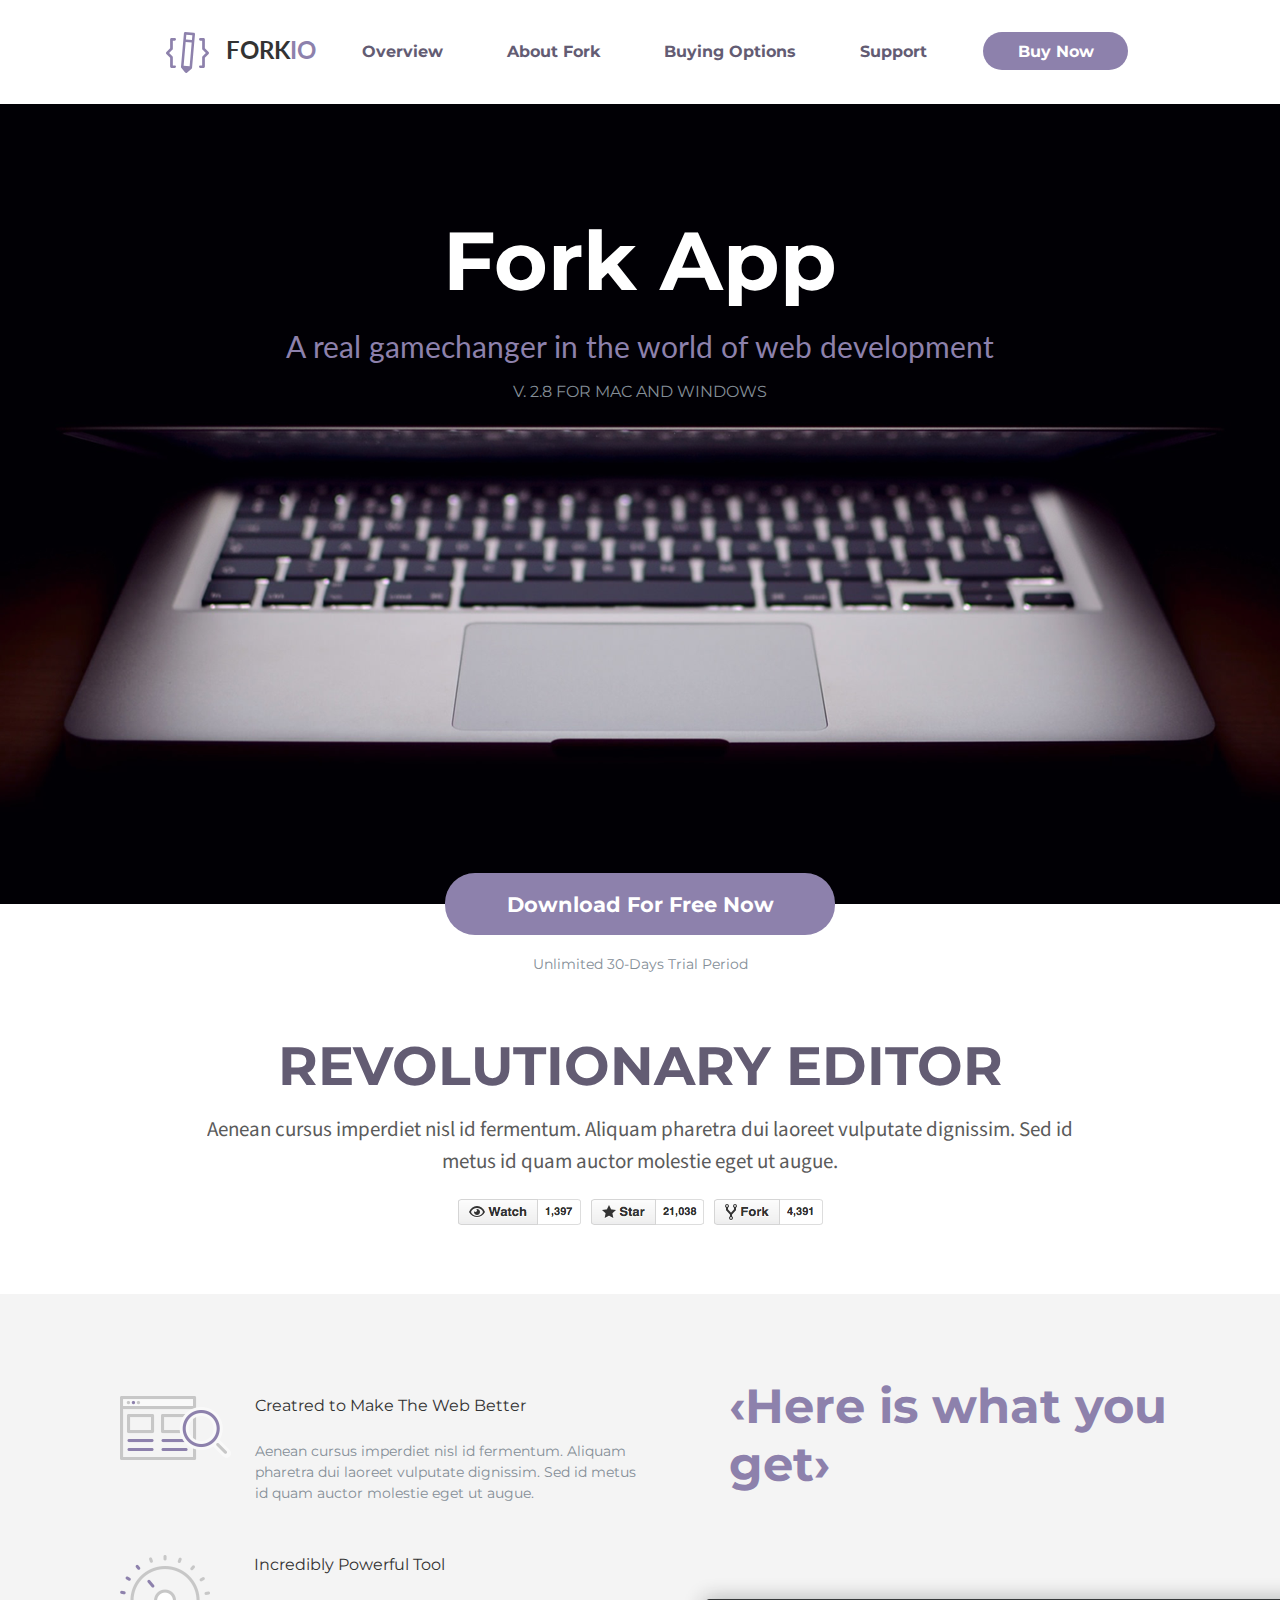
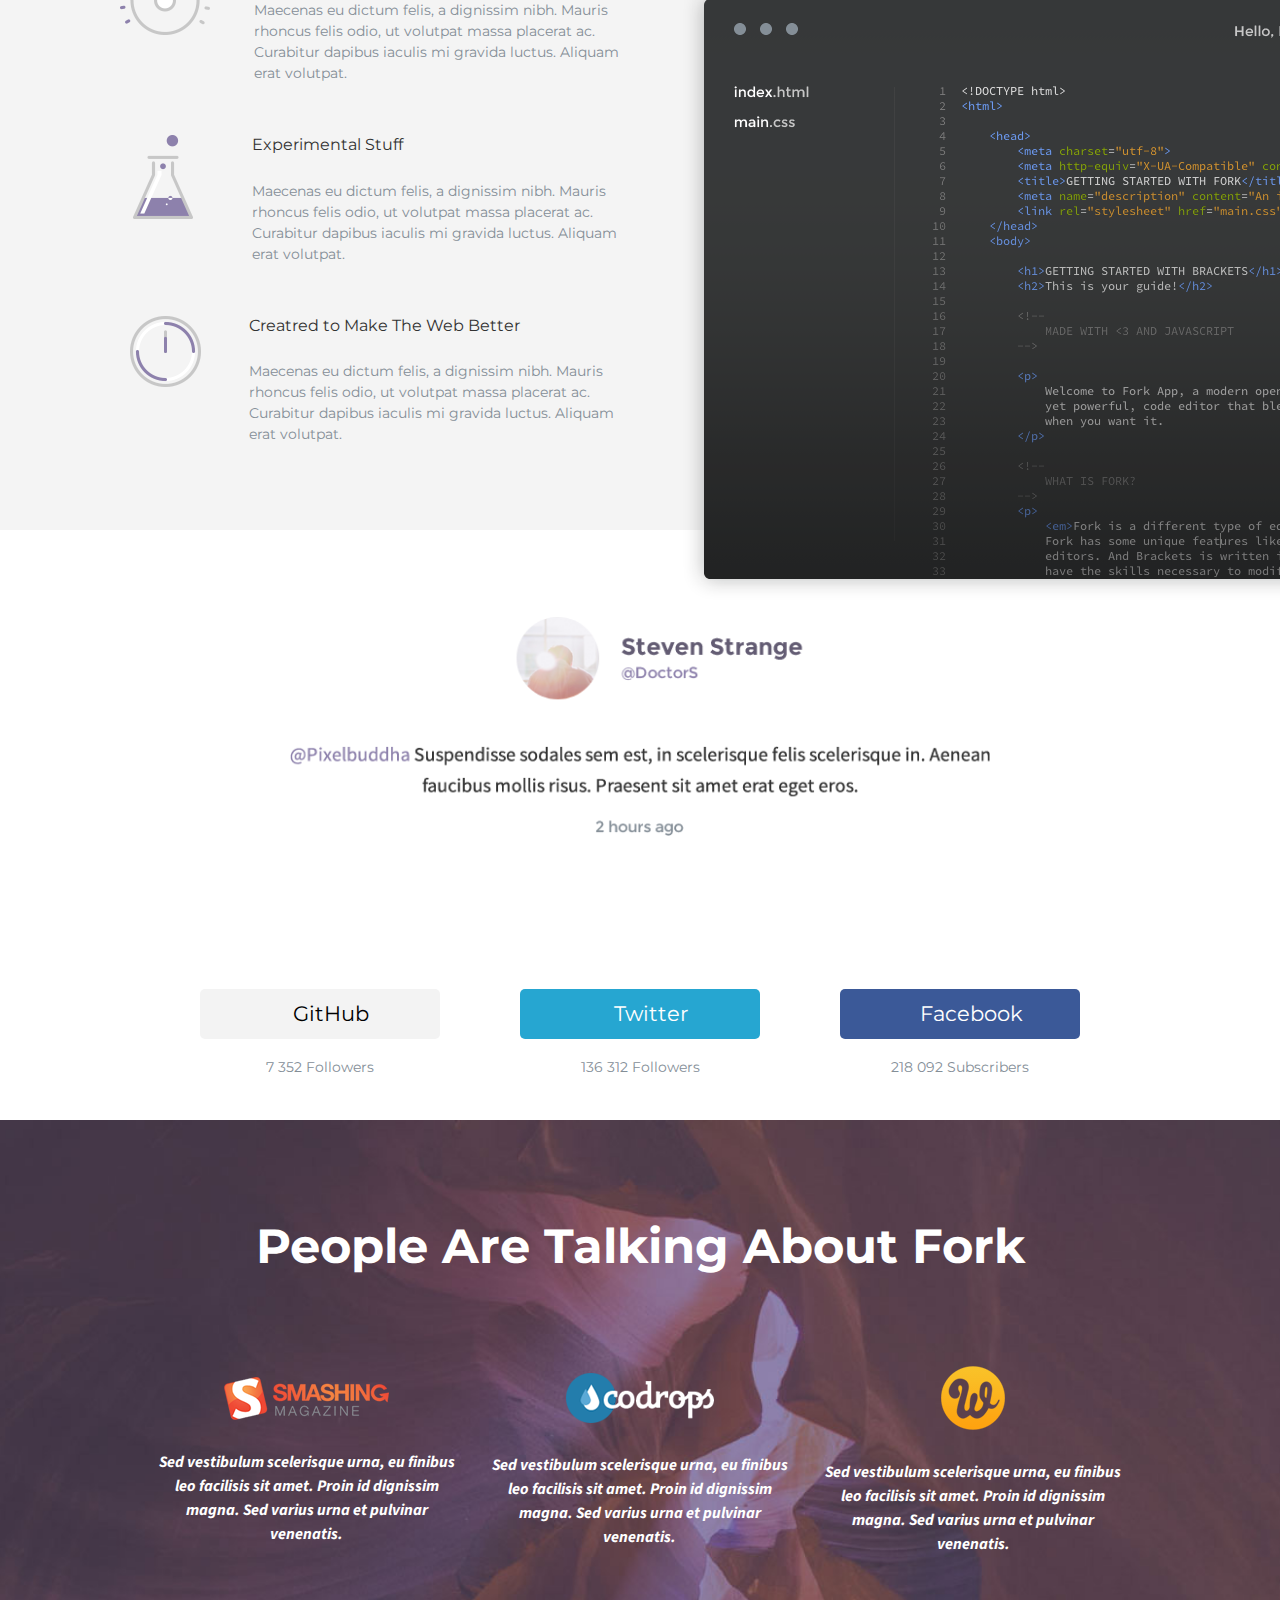
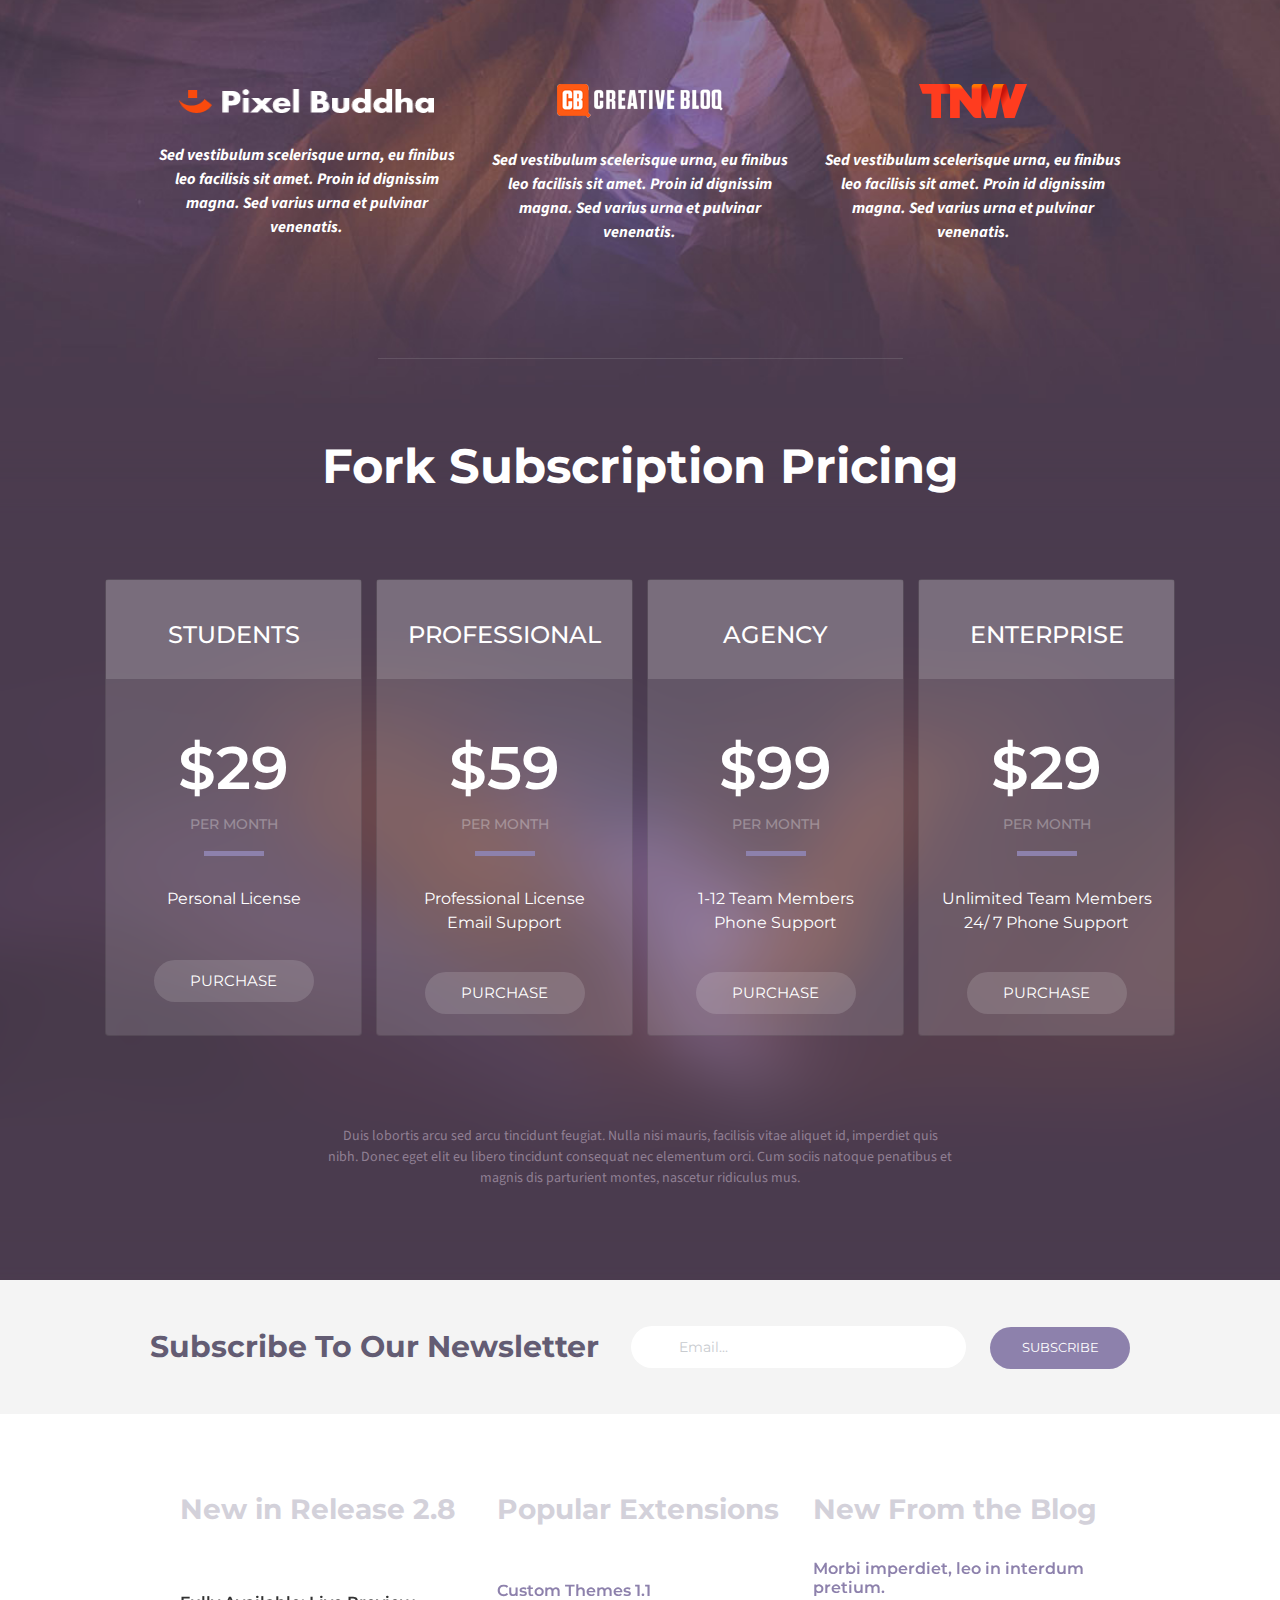
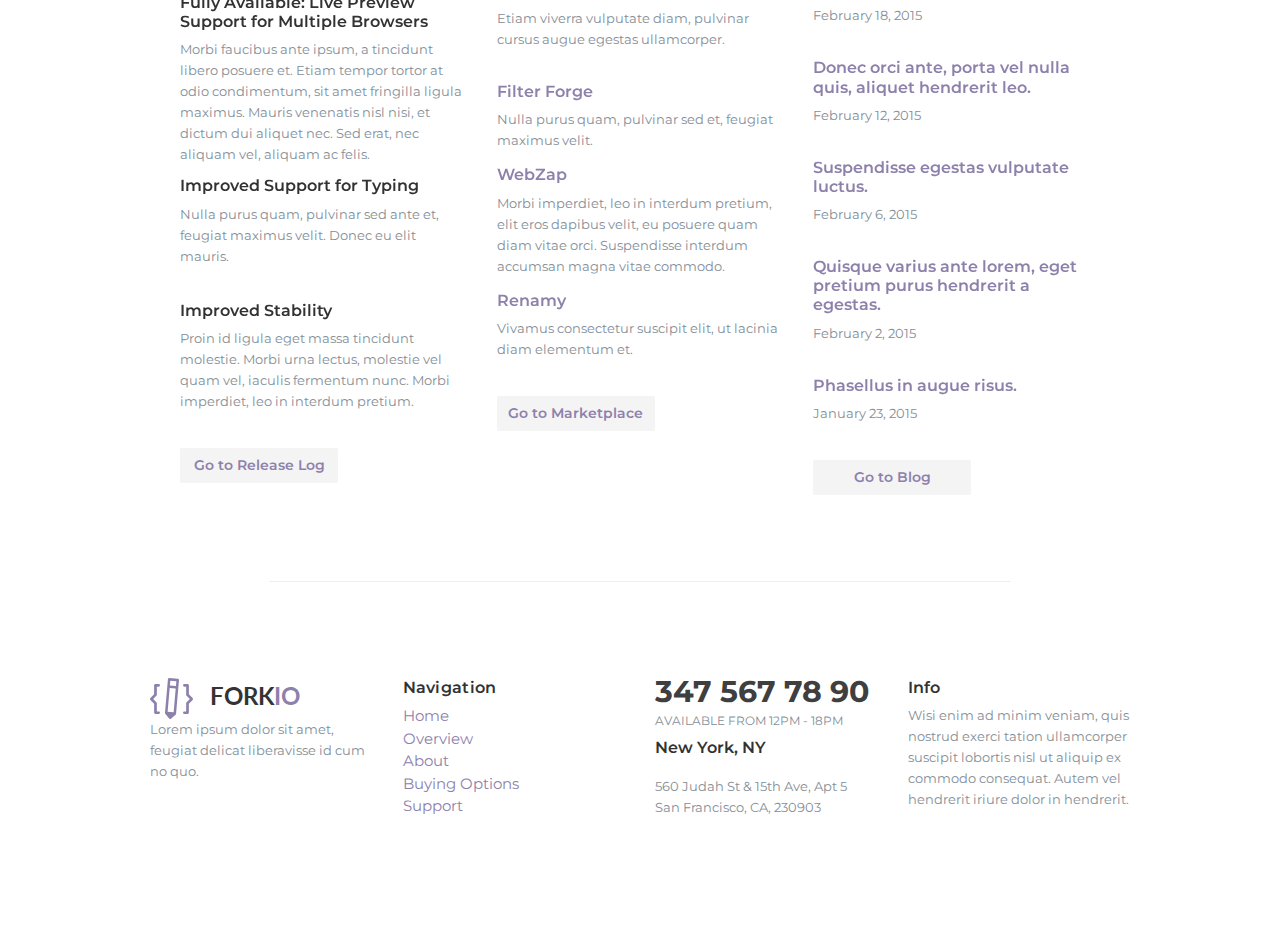
==== commit 50af4489: "Added media queries, fix some blocks" ====
--- a/homework-3-1/Forkio/index.html
+++ b/homework-3-1/Forkio/index.html
@@ -134,19 +134,19 @@
                <button class="git">
                <a href="#"><i class="fab fa-github"></i> GitHub</a>
                </button>
-               <span class="follower">7 352 Followers</span>
+               <p class="follower">7 352 Followers</p>
             </li>
             <li>
                <button class="twitter">
                <a href="#"><i class="fab fa-twitter"></i> Twitter</a>
                </button>
-               <span class="follower">136 312 Followers</span>
+               <p class="follower">136 312 Followers</p>
             </li>
             <li>
                <button class="facebook">
                <a href="#"><i class="fab fa-facebook-f"></i> Facebook</a>
                </button>
-               <span class="follower">218 092 Subscribers</span>
+               <p class="follower">218 092 Subscribers</p>
             </li>
          </ul>
       </section>
@@ -156,7 +156,7 @@
                <h2 class="ppl-title">People Are Talking About Fork</h2>
             </div>
          </div>
-         <div class="row card-wrap d-flex justify-content-between">
+         <div class="row card-wrap justify-content-between">
             <div class="col-xs-12 col-sm-6 col-md-4 card-p">
                <img src="img/talking/smashing.webp" alt="" width="165" height="43">
                <p>Sed vestibulum scelerisque urna, eu finibus leo facilisis sit amet. Proin id dignissim magna. Sed varius urna et pulvinar venenatis.</p>
@@ -221,8 +221,8 @@
                <p class="license">Unlimited Team Members <br /> 24/ 7 Phone Support</p>
                <button class="card-b">purchase</button>
             </div>
-         </div>
-         <p class="note">Duis lobortis arcu sed arcu tincidunt feugiat. Nulla nisi mauris, facilisis vitae aliquet id, imperdiet quis nibh. Donec eget elit eu libero tincidunt consequat nec elementum orci. Cum sociis natoque penatibus et magnis dis parturient montes, nascetur ridiculus mus.</p>
+            <p class="note">Duis lobortis arcu sed arcu tincidunt feugiat. Nulla nisi mauris, facilisis vitae aliquet id, imperdiet quis nibh. Donec eget elit eu libero tincidunt consequat nec elementum orci. Cum sociis natoque penatibus et magnis dis parturient montes, nascetur ridiculus mus.</p>
+         </div>
       </section>
       <section class="subscribe container-fluid">
          <h2 class="subs-title">Subscribe To Our Newsletter</h2>
--- a/homework-3-1/Forkio/css/style.css
+++ b/homework-3-1/Forkio/css/style.css
@@ -1,865 +1,869 @@
 html,
 body {
-    overflow-x: hidden;
+	overflow-x: hidden;
 }
 
 .logo-text {
-    color: #333333;
-    font-family: Lato;
-    font-size: 24px;
-    font-weight: 700;
-    text-transform: uppercase;
-    margin-left: 17px;
+	color: #333333;
+	font-family: Lato;
+	font-size: 24px;
+	font-weight: 700;
+	text-transform: uppercase;
+	margin-left: 17px;
 }
 
 .io {
-    color: #8d81ac;
+	color: #8d81ac;
 }
 
 .navbar {
-    min-height: 104px;
-    align-items: center;
+	min-height: 104px;
+	align-items: center;
 }
 
 .bg-light {
-    background-color: #ffffff !important;
+	background-color: #ffffff !important;
 }
 
 nav img {
-    margin-left: 135px;
+	margin-left: 135px;
 }
 
 nav {
-    font-family: Montserrat;
-    font-size: 16px;
-    font-weight: 700;
+	font-family: Montserrat;
+	font-size: 16px;
+	font-weight: 700;
 }
 
 .navbar-light .navbar-nav .nav-link {
-    color: #635c73;
+	color: #635c73;
 }
 
 .navbar {
-    margin-right: 121px;
+	margin-right: 121px;
 }
 
 .navbar-light .navbar-toggler-icon {
-    background-image: url(../img/sandwich.svg) !important;
+	background-image: url(../img/sandwich.svg) !important;
 }
 
 .buy-btn {
-    width: 145px;
-    height: 38px;
-    background-color: #8d81ac;
-    color: #ffffff !important;
-    font-family: Montserrat;
-    font-size: 16px;
-    font-weight: 700;
-    border-radius: 35px;
-    text-align: center;
+	width: 145px;
+	height: 38px;
+	background-color: #8d81ac;
+	color: #ffffff !important;
+	font-family: Montserrat;
+	font-size: 16px;
+	font-weight: 700;
+	border-radius: 35px;
+	text-align: center;
 }
 
 .navbar-nav li {
-    margin-right: 48px;
+	margin-right: 48px;
 }
 
 .navbar-nav li:last-child {
-    margin-right: 0;
+	margin-right: 0;
 }
 
 .head-bg {
-    background-image: url(../img/head/headbg.png);
-    width: 100%;
-    min-height: 800px;
-    background-repeat: no-repeat;
-    background-position: center;
-    background-size: cover;
-    display: flow-root;
+	background-image: url(../img/head/headbg.png);
+	width: 100%;
+	min-height: 800px;
+	background-repeat: no-repeat;
+	background-position: center;
+	background-size: cover;
+	display: flow-root;
 }
 
 .title {
-    color: #ffffff;
-    font-family: Montserrat;
-    font-size: 82px;
-    font-weight: 700;
-    margin-top: 108px;
-    text-align: center;
+	color: #ffffff;
+	font-family: Montserrat;
+	font-size: 82px;
+	font-weight: 700;
+	margin-top: 108px;
+	text-align: center;
 }
 
 .subtitle {
-    color: #8d81ac;
-    font-family: Lato;
-    font-size: 30px;
-    font-weight: 400;
-    text-align: center;
-    margin-top: 18px;
+	color: #8d81ac;
+	font-family: Lato;
+	font-size: 30px;
+	font-weight: 400;
+	text-align: center;
+	margin-top: 18px;
 }
 
 .version {
-    color: #848e97;
-    font-family: Montserrat;
-    font-size: 16px;
-    font-weight: 400;
-    line-height: 20.45px;
-    text-transform: uppercase;
-    text-align: center;
-    margin-top: 18px;
+	color: #848e97;
+	font-family: Montserrat;
+	font-size: 16px;
+	font-weight: 400;
+	line-height: 20.45px;
+	text-transform: uppercase;
+	text-align: center;
+	margin-top: 18px;
 }
 
 .revolutionary {
-    width: 100%;
-    min-height: 390px;
-    background-color: #ffffff;
-    display: flex;
-    justify-content: center;
+	width: 100%;
+	min-height: 390px;
+	background-color: #ffffff;
+	display: flex;
+	justify-content: center;
 }
 
 .dw-btn {
-    width: 390px;
-    height: 62px;
-    color: #ffffff;
-    background-color: #8d81ac;
-    font-family: Montserrat;
-    font-size: 21px;
-    font-weight: 700;
-    line-height: 62px;
-    border-radius: 30px;
-    margin-top: -31px;
-    border: none;
+	width: 390px;
+	height: 62px;
+	color: #ffffff;
+	background-color: #8d81ac;
+	font-family: Montserrat;
+	font-size: 21px;
+	font-weight: 700;
+	line-height: 62px;
+	border-radius: 30px;
+	margin-top: -31px;
+	border: none;
 }
 
 .trial {
-    color: #848e97;
-    font-family: Montserrat;
-    font-size: 14px;
-    font-weight: 400;
-    padding-top: 50px;
-    position: absolute;
+	color: #848e97;
+	font-family: Montserrat;
+	font-size: 14px;
+	font-weight: 400;
+	padding-top: 50px;
+	position: absolute;
 }
 
 .revo-editor {
-    color: #635c73;
-    font-family: Montserrat;
-    font-size: 54px;
-    font-weight: 700;
-    text-transform: uppercase;
-    padding-top: 130px;
-    position: absolute;
+	color: #635c73;
+	font-family: Montserrat;
+	font-size: 54px;
+	font-weight: 700;
+	text-transform: uppercase;
+	padding-top: 130px;
+	position: absolute;
 }
 
 .revo-text {
-    opacity: 0.8;
-    color: #323232;
-    font-family: "Source Sans Pro";
-    font-size: 21px;
-    font-weight: 400;
-    padding-top: 210px;
-    max-width: 878px;
-    text-align: center;
-    position: absolute;
+	opacity: 0.8;
+	color: #323232;
+	font-family: "Source Sans Pro";
+	font-size: 21px;
+	font-weight: 400;
+	padding-top: 210px;
+	max-width: 878px;
+	text-align: center;
+	position: absolute;
 }
 
 .revolutionary img {
-    max-width: 365px;
-    min-height: 26px;
-    position: absolute;
-    padding-top: 295px;
+	max-width: 365px;
+	min-height: 26px;
+	position: absolute;
+	padding-top: 295px;
 }
 
 .whatuget {
-    width: 100%;
-    min-height: 711px;
-    background-color: #f4f4f4;
-    display: flex;
-    position: relative;
+	width: 100%;
+	min-height: 711px;
+	background-color: #f4f4f4;
+	display: flex;
+	position: relative;
 }
 
 .left-block {
-    min-height: 540px;
-    display: flex;
-    flex-direction: column;
-    padding-top: 102px;
-    padding-left: 105px;
-    padding-bottom: 69px;
-    justify-content: space-between;
-    max-width: 50%;
+	min-height: 540px;
+	display: flex;
+	flex-direction: column;
+	padding-top: 102px;
+	padding-left: 105px;
+	padding-bottom: 69px;
+	justify-content: space-between;
+	max-width: 50%;
 }
 
 .block-title {
-    color: #323232;
-    font-family: Montserrat;
-    font-size: 16px;
-    font-weight: 400;
+	color: #323232;
+	font-family: Montserrat;
+	font-size: 16px;
+	font-weight: 400;
 }
 
 .block-desc {
-    padding-top: 18px;
-    color: #848e97;
-    font-family: Montserrat;
-    font-size: 14px;
-    font-weight: 400;
+	padding-top: 18px;
+	color: #848e97;
+	font-family: Montserrat;
+	font-size: 14px;
+	font-weight: 400;
 }
 
 .wcard {
-    display: flex;
-    flex-direction: row;
-    align-items: flex-start;
-    margin-bottom: 35px;
+	display: flex;
+	flex-direction: row;
+	align-items: flex-start;
+	margin-bottom: 35px;
 }
 
 .wcard:last-child {
-    margin-bottom: 0px;
+	margin-bottom: 0px;
 }
 
 .search img {
-    margin-right: 24px;
+	margin-right: 24px;
 }
 
 .tool img {
-    margin-right: 44px;
+	margin-right: 44px;
 }
 
 .experimental img {
-    margin-right: 59px;
-    margin-left: 13px;
+	margin-right: 59px;
+	margin-left: 13px;
 }
 
 .time img {
-    margin-right: 48px;
-    margin-left: 10px;
+	margin-right: 48px;
+	margin-left: 10px;
 }
 
 .right-block {
-    margin-left: 69px;
-    display: flex;
-    width: inherit;
+	margin-left: 69px;
+	display: flex;
 }
 
 .img-wrapper {
-    position: relative;
+	position: relative;
 }
 
 .right-title {
-    color: #8d81ac;
-    font-family: Montserrat;
-    font-size: 48px;
-    font-weight: 700;
-    padding-top: 84px;
-    padding-left: 20px;
+	color: #8d81ac;
+	font-family: Montserrat;
+	font-size: 48px;
+	font-weight: 700;
+	padding-top: 84px;
+	padding-left: 20px;
 }
 
 .right-block img {
-    position: absolute;
-    top: 181px;
-    left: -600px;
+	position: absolute;
+	right: -600px;
+	bottom: -70px;
 }
 
 .social {
-    display: flex;
-    flex-direction: row;
-    margin: 0 auto;
-    padding: 87px 150px 80px;
-    min-height: 590px;
-    background-color: #ffffff;
-    justify-content: center;
-    flex-wrap: wrap;
+	display: flex;
+	flex-direction: row;
+	margin: 0 auto;
+	padding: 87px 150px 80px;
+	min-height: 590px;
+	background-color: #ffffff;
+	justify-content: center;
+	flex-wrap: wrap;
+	max-width: 1366px;
 }
 
 .carousel {
-    margin: auto;
-    margin-top: 40px;
-    position: absolute;
+	margin: auto;
+	margin-top: 40px;
+	position: absolute;
 }
 
 .carousel img {
-    margin-right: 23px;
+	margin-right: 23px;
 }
 
 .carousel-item {
-    min-height: 90px;
+	min-height: 90px;
 }
 
 .nick {
-    color: #635c73;
-    font-family: Montserrat;
-    font-size: 24px;
-    font-weight: 700;
+	color: #635c73;
+	font-family: Montserrat;
+	font-size: 24px;
+	font-weight: 700;
 }
 
 .msg {
-    color: #333333;
-    font-family: "Source Sans Pro";
-    font-size: 20px;
-    font-weight: 400;
-    line-height: 32px;
-    max-width: 720px;
-    text-align: center;
-    margin-top: 48px;
+	color: #333333;
+	font-family: "Source Sans Pro";
+	font-size: 20px;
+	font-weight: 400;
+	line-height: 32px;
+	max-width: 720px;
+	text-align: center;
+	margin-top: 48px;
 }
 
 .prof {
-    color: #8d81ac;
-    font-family: Montserrat;
-    font-size: 16px;
-    font-weight: 400;
-    display: block;
-    text-align: center;
-    line-height: -10px;
-    margin-top: -30px;
+	color: #8d81ac;
+	font-family: Montserrat;
+	font-size: 16px;
+	font-weight: 400;
+	display: block;
+	text-align: center;
+	line-height: -10px;
+	margin-top: -30px;
 }
 
 .hr-social {
-    width: 90%;
-    background-color: #c7c7c7;
-    opacity: 0.2;
-    margin-top: 180px;
+	width: 90%;
+	background-color: #c7c7c7;
+	opacity: 0.2;
+	margin-top: 180px;
 }
 
 .social-buttons {
-    list-style: none;
-    padding: 0;
-    display: inline-flex;
-    align-items: flex-end;
+	list-style: none;
+	padding: 0;
+	align-items: flex-end;
+	display: flex;
+	flex-direction: row;
+	flex-wrap: wrap;
+	justify-content: center;
 }
 
 .social-buttons button {
-    border: none;
-    border-radius: 5px;
+	border: none;
+	border-radius: 5px;
 }
 
 .social-buttons li {
-    margin: -70px 40px;
+	margin: -70px 40px;
 }
 
 .git {
-    width: 240px;
-    height: 50px;
-    background-color: #f3f3f3;
-    font-family: Montserrat;
-    font-size: 21px;
-    font-weight: 400;
+	width: 240px;
+	height: 50px;
+	background-color: #f3f3f3;
+	font-family: Montserrat;
+	font-size: 21px;
+	font-weight: 400;
 }
 
 .git a {
-    color: #000000;
+	color: #000000;
 }
 
 .twitter {
-    width: 240px;
-    height: 50px;
-    background-color: #26a6d1;
-    font-family: Montserrat;
-    font-size: 21px;
-    font-weight: 400;
+	width: 240px;
+	height: 50px;
+	background-color: #26a6d1;
+	font-family: Montserrat;
+	font-size: 21px;
+	font-weight: 400;
 }
 
 .twitter a {
-    color: #ffffff;
+	color: #ffffff;
 }
 
 .facebook {
-    width: 240px;
-    height: 50px;
-    background-color: #3b5998;
-    font-family: Montserrat;
-    font-size: 21px;
-    font-weight: 400;
+	width: 240px;
+	height: 50px;
+	background-color: #3b5998;
+	font-family: Montserrat;
+	font-size: 21px;
+	font-weight: 400;
 }
 
 .facebook a {
-    color: #ffffff;
+	color: #ffffff;
 }
 
 .follower {
-    display: flex;
-    justify-content: center;
-    padding-top: 18px;
-    color: #848e97;
-    font-family: Montserrat;
-    font-size: 14px;
-    font-weight: 400;
+	display: flex;
+	justify-content: center;
+	padding-top: 18px;
+	color: #848e97;
+	font-family: Montserrat;
+	font-size: 14px;
+	font-weight: 400;
 }
 
 .pplrtolcking {
-    min-height: 764px;
-    background-image: url(../img/talking/talkbg.jpg);
-    background-repeat: no-repeat;
-    background-size: cover;
-    background-position: center;
-    display: flow-root;
+	min-height: 764px;
+	background-image: url(../img/talking/talkbg.jpg);
+	background-repeat: no-repeat;
+	background-size: cover;
+	background-position: center;
+	display: flow-root;
 }
 
 .ppl-title {
-    color: #ffffff;
-    font-family: Montserrat;
-    font-size: 48px;
-    font-weight: 700;
-    padding-top: 98px;
+	color: #ffffff;
+	font-family: Montserrat;
+	font-size: 48px;
+	font-weight: 700;
+	padding-top: 98px;
 }
 
 .card-wrap {
-    padding-top: 83px;
-    max-width: 80%;
-    margin: auto;
-    align-items: baseline;
-    text-align: center;
+	padding-top: 83px;
+	max-width: 80%;
+	margin: auto;
+	align-items: baseline;
+	text-align: center;
 }
 
 .card-p>p {
-    color: #ffffff;
-    font-family: "Source Sans Pro";
-    font-style: italic;
-    font-size: 16px;
-    font-weight: 700;
-    line-height: 24px;
-    padding-top: 30px;
+	color: #ffffff;
+	font-family: "Source Sans Pro";
+	font-style: italic;
+	font-size: 16px;
+	font-weight: 700;
+	line-height: 24px;
+	padding-top: 30px;
 }
 
 .card-wrap>div {
-    max-width: 350px;
+	max-width: 350px;
 }
 
 .sec-row {
-    padding-top: 112px;
-    margin-bottom: 98px;
+	padding-top: 112px;
+	margin-bottom: 98px;
 }
 
 .hr {
-    margin-top: 98px;
-    margin-bottom: 49px;
-    width: 42%;
-    background-color: #c7c7c7;
-    opacity: 0.2;
+	margin-top: 98px;
+	margin-bottom: 49px;
+	width: 42%;
+	background-color: #c7c7c7;
+	opacity: 0.2;
 }
 
 .pricing {
-    background-image: url(../img/price/pricebg.webp);
-    min-height: 872px;
-    background-position: center;
-    background-repeat: no-repeat;
-    background-size: cover;
-    display: flex;
-    justify-content: center;
-    flex-direction: row;
-    flex-wrap: wrap;
+	background-image: url(../img/price/pricebg.webp);
+	min-height: 872px;
+	background-position: center;
+	background-repeat: no-repeat;
+	background-size: cover;
+	display: flex;
+	justify-content: center;
+	flex-direction: row;
+	flex-wrap: wrap;
 }
 
 .card {
-    height: 457px;
-    max-width: 257px;
-    background-color: #ffffff24;
-    padding: 0;
-    margin-left: 7px;
-    margin-right: 7px;
-    margin-bottom: 14px;
-    transition: all .2s ease-in-out;
+	height: 457px;
+	max-width: 257px;
+	background-color: #ffffff24;
+	padding: 0;
+	margin-left: 7px;
+	margin-right: 7px;
+	margin-bottom: 14px;
+	transition: all .2s ease-in-out;
 }
 
 .card:hover {
-    transform: scale(1.1);
-    background-color: #ffffff08;
+	transform: scale(1.1);
+	background-color: #ffffff08;
 }
 
 .card:hover .card-head {
-    background-color: #00000022;
+	background-color: #00000022;
 }
 
 .card-head {
-    color: #ffffff;
-    background-color: #ffffff24;
-    font-family: Montserrat;
-    font-size: 24px;
-    font-weight: 500;
-    line-height: 20.45px;
-    text-transform: uppercase;
-    padding-top: 45px;
-    padding-bottom: 33px;
+	color: #ffffff;
+	background-color: #ffffff24;
+	font-family: Montserrat;
+	font-size: 24px;
+	font-weight: 500;
+	line-height: 20.45px;
+	text-transform: uppercase;
+	padding-top: 45px;
+	padding-bottom: 33px;
 }
 
 .cost {
-    margin-top: 36px;
-    color: #ffffff;
-    font-family: Montserrat;
-    font-size: 60px;
-    font-weight: 600;
+	margin-top: 36px;
+	color: #ffffff;
+	font-family: Montserrat;
+	font-size: 60px;
+	font-weight: 600;
 }
 
 .per {
-    opacity: 0.3;
-    color: #ffffff;
-    font-family: Montserrat;
-    font-size: 14px;
-    font-weight: 500;
-    text-transform: uppercase;
-    margin-top: -15px !important;
+	opacity: 0.3;
+	color: #ffffff;
+	font-family: Montserrat;
+	font-size: 14px;
+	font-weight: 500;
+	text-transform: uppercase;
+	margin-top: -15px !important;
 }
 
 .line {
-    width: 60px;
-    height: 5px;
-    background-color: #8d81ac;
-    margin-top: 0px !important;
-    margin: auto;
-    margin-bottom: 0;
+	width: 60px;
+	height: 5px;
+	background-color: #8d81ac;
+	margin-top: 0px !important;
+	margin: auto;
+	margin-bottom: 0;
 }
 
 .license {
-    color: #ffffff;
-    font-family: Montserrat;
-    font-size: 16px;
-    font-weight: 400;
-    margin-top: 31px;
+	color: #ffffff;
+	font-family: Montserrat;
+	font-size: 16px;
+	font-weight: 400;
+	margin-top: 31px;
 }
 
 .card-b {
-    color: #ffffff;
-    font-family: Montserrat;
-    font-size: 15px;
-    font-weight: 400;
-    text-transform: uppercase;
-    width: 160px;
-    height: 42px;
-    background-color: #ffffff24;
-    border: none;
-    border-radius: 30px;
-    margin: auto;
+	color: #ffffff;
+	font-family: Montserrat;
+	font-size: 15px;
+	font-weight: 400;
+	text-transform: uppercase;
+	width: 160px;
+	height: 42px;
+	background-color: #ffffff24;
+	border: none;
+	border-radius: 30px;
+	margin: auto;
 }
 
 .price-title {
-    color: #ffffff;
-    font-family: Montserrat;
-    font-size: 48px;
-    font-weight: 700;
-    margin-top: 30px;
+	color: #ffffff;
+	font-family: Montserrat;
+	font-size: 48px;
+	font-weight: 700;
+	padding-top: 30px;
 }
 
 .price-list {
-    display: contents;
+	display: contents;
 }
 
 .note {
-    opacity: 0.8;
-    color: #a291a5;
-    font-family: "Source Sans Pro";
-    font-size: 14px;
-    font-weight: 400;
-    max-width: 50%;
+	opacity: 0.8;
+	color: #a291a5;
+	font-family: "Source Sans Pro";
+	font-size: 14px;
+	font-weight: 400;
+	max-width: 50%;
+	display: flex;
 }
 
 .subscribe {
-    min-height: 134px;
-    background-color: #f4f4f4;
-    display: flex;
-    align-items: center;
-    justify-content: space-between;
+	min-height: 134px;
+	background-color: #f4f4f4;
+	display: flex;
+	align-items: center;
+	justify-content: space-between;
 }
 
 .subs-title {
-    color: #635c73;
-    font-family: Montserrat;
-    font-size: 30px;
-    font-weight: 700;
-    margin-bottom: 0;
-    padding-left: 135px;
+	color: #635c73;
+	font-family: Montserrat;
+	font-size: 30px;
+	font-weight: 700;
+	margin-bottom: 0;
+	padding-left: 135px;
 }
 
 ::placeholder {
-    color: #c8cbcf;
-    font-family: Montserrat;
-    font-size: 14px;
-    font-weight: 400;
-    padding-left: 28px;
+	color: #c8cbcf;
+	font-family: Montserrat;
+	font-size: 14px;
+	font-weight: 400;
+	padding-left: 28px;
 }
 
 .sub-email input {
-    width: 335px;
-    min-height: 42px;
-    background-color: #ffffff;
-    border: none;
-    border-radius: 35px;
-    outline: none;
-    padding-left: 20px;
+	width: 335px;
+	min-height: 42px;
+	background-color: #ffffff;
+	border: none;
+	border-radius: 35px;
+	outline: none;
+	padding-left: 20px;
 }
 
 .sub-b {
-    color: #ffffff;
-    font-family: Montserrat;
-    font-size: 13px;
-    font-weight: 400;
-    text-transform: uppercase;
-    width: 140px;
-    height: 42px;
-    background-color: #8d81ac;
-    border: none;
-    border-radius: 35px;
-    margin-left: 20px;
-    margin-right: 135px;
+	color: #ffffff;
+	font-family: Montserrat;
+	font-size: 13px;
+	font-weight: 400;
+	text-transform: uppercase;
+	width: 140px;
+	height: 42px;
+	background-color: #8d81ac;
+	border: none;
+	border-radius: 35px;
+	margin-left: 20px;
+	margin-right: 135px;
 }
 
 .info {
-    min-height: 720px;
-    background-color: #ffffff;
+	min-height: 720px;
+	background-color: #ffffff;
 }
 
 .wrapper {
-    display: flex;
-    flex-direction: row;
-    margin: 0 auto;
-    padding: 79px 150px 70px;
+	display: flex;
+	flex-direction: row;
+	margin: 0 auto;
+	padding: 79px 150px 70px;
 }
 
 .new {
-    color: #d3d1da;
-    font-family: Montserrat;
-    font-size: 28px;
-    font-weight: 700;
+	color: #d3d1da;
+	font-family: Montserrat;
+	font-size: 28px;
+	font-weight: 700;
 }
 
 .fully {
-    color: #323232;
-    font-family: Montserrat;
-    font-size: 16px;
-    font-weight: 600;
-    padding-top: 58px;
+	color: #323232;
+	font-family: Montserrat;
+	font-size: 16px;
+	font-weight: 600;
+	padding-top: 58px;
 }
 
 .p-text {
-    color: #848e97 !important;
-    font-family: Montserrat;
-    font-size: 13px;
-    font-weight: 400;
-    line-height: 21px;
-    margin-bottom: 0;
+	color: #848e97 !important;
+	font-family: Montserrat;
+	font-size: 13px;
+	font-weight: 400;
+	line-height: 21px;
+	margin-bottom: 0;
 }
 
 .improved {
-    color: #323232;
-    font-family: Montserrat;
-    font-size: 16px;
-    font-weight: 600;
-    margin-top: 11px;
+	color: #323232;
+	font-family: Montserrat;
+	font-size: 16px;
+	font-weight: 600;
+	margin-top: 11px;
 }
 
 .stability {
-    color: #323232;
-    font-family: Montserrat;
-    font-size: 16px;
-    font-weight: 600;
-    margin-top: 34px;
+	color: #323232;
+	font-family: Montserrat;
+	font-size: 16px;
+	font-weight: 600;
+	margin-top: 34px;
 }
 
 .goto-b {
-    width: 158px;
-    height: 35px;
-    background-color: #f4f4f4;
-    font-family: Montserrat;
-    font-size: 14px;
-    font-weight: 600;
-    border: none;
-    margin-top: 36px;
-    border-radius: 2px;
+	width: 158px;
+	height: 35px;
+	background-color: #f4f4f4;
+	font-family: Montserrat;
+	font-size: 14px;
+	font-weight: 600;
+	border: none;
+	margin-top: 36px;
+	border-radius: 2px;
 }
 
 .goto-b a {
-    color: #8d81ac;
+	color: #8d81ac;
 }
 
 .wrapper a {
-    text-decoration: none;
+	text-decoration: none;
 }
 
 .custom {
-    color: #8d81ac;
-    font-family: Montserrat;
-    font-size: 16px;
-    font-weight: 600;
-    margin-top: 54px;
+	color: #8d81ac;
+	font-family: Montserrat;
+	font-size: 16px;
+	font-weight: 600;
+	margin-top: 54px;
 }
 
 .filter {
-    margin-top: 32px;
+	margin-top: 32px;
 }
 
 .web {
-    margin-top: 14px;
+	margin-top: 14px;
 }
 
 .pad {
-    margin-top: 32px;
+	margin-top: 32px;
 }
 
 footer {
-    min-height: 329px;
-    display: flex;
-    flex-direction: row;
-    margin: 0 auto;
-    padding: 80px 150px 100px !important;
+	min-height: 329px;
+	display: flex;
+	flex-direction: row;
+	margin: 0 auto;
+	padding: 80px 150px 100px !important;
 }
 
 .hr-footer {
-    width: 58%;
-    background-color: #c7c7c7;
-    opacity: 0.2;
+	width: 58%;
+	background-color: #c7c7c7;
+	opacity: 0.2;
 }
 
 .navigation {
-    color: #323232;
-    font-family: Montserrat;
-    font-size: 16px;
-    font-weight: 600;
-    letter-spacing: 0.32px;
+	color: #323232;
+	font-family: Montserrat;
+	font-size: 16px;
+	font-weight: 600;
+	letter-spacing: 0.32px;
 }
 
 .footer-nav-list {
-    list-style: none;
-    padding: 0;
-    color: #8d81ac;
-    font-family: Montserrat;
-    font-size: 15px;
-    font-weight: 400;
+	list-style: none;
+	padding: 0;
+	color: #8d81ac;
+	font-family: Montserrat;
+	font-size: 15px;
+	font-weight: 400;
 }
 
 .tel {
-    color: #3f3f3f;
-    font-family: Montserrat;
-    font-size: 30px;
-    font-weight: 700;
-    line-height: 28px;
+	color: #3f3f3f;
+	font-family: Montserrat;
+	font-size: 30px;
+	font-weight: 700;
+	line-height: 28px;
 }
 
 .avaible {
-    color: #848e97;
-    font-family: Montserrat;
-    font-size: 12px;
-    font-weight: 400;
-    text-transform: uppercase;
+	color: #848e97;
+	font-family: Montserrat;
+	font-size: 12px;
+	font-weight: 400;
+	text-transform: uppercase;
 }
 
 .ny {
-    color: #323232;
-    font-family: Montserrat;
-    font-size: 16px;
-    font-weight: 600;
+	color: #323232;
+	font-family: Montserrat;
+	font-size: 16px;
+	font-weight: 600;
 }
 
 label {
-    cursor: pointer;
+	cursor: pointer;
 }
 
 #slide1:checked~#slides .inner {
-    margin-left: 0;
+	margin-left: 0;
 }
 
 #slide2:checked~#slides .inner {
-    margin-left: -100%;
+	margin-left: -100%;
 }
 
 #overflow {
-    width: 100%;
-    overflow: hidden;
-    word-wrap: break-word;
+	width: 100%;
+	overflow: hidden;
+	word-wrap: break-word;
 }
 
 article img {
-    width: 100%;
-    height: auto;
+	width: 100%;
+	height: auto;
 }
 
 #slides .inner {
-    width: 500%;
-    line-height: 0;
+	width: 500%;
+	line-height: 0;
 }
 
 #slides article {
-    width: 20%;
-    float: left;
+	width: 20%;
+	float: left;
 }
 
 #controls {
-    margin-top: -201px;
-    width: 100%;
-    height: 50px;
-    top: 50%;
+	margin-top: -201px;
+	width: 100%;
+	height: 50px;
+	top: 50%;
 }
 
 #controls label {
-    display: none;
-    width: 50px;
-    height: 50px;
-    opacity: 0.3;
+	display: none;
+	width: 50px;
+	height: 50px;
+	opacity: 0.3;
 }
 
 #active {
-    margin: 30% 0 0;
-    text-align: center;
+	margin: 30% 0 0;
+	text-align: center;
 }
 
 #active label {
-    -webkit-border-radius: 5px;
-    -moz-border-radius: 5px;
-    border-radius: 25px;
-    display: inline-block;
-    width: 20px;
-    height: 20px;
-    background: #bbb;
-    margin: 0 10px;
+	-webkit-border-radius: 5px;
+	-moz-border-radius: 5px;
+	border-radius: 25px;
+	display: inline-block;
+	width: 20px;
+	height: 20px;
+	background: #bbb;
+	margin: 0 10px;
 }
 
 #active label:hover {
-    background: #666666;
+	background: #666666;
 }
 
 #controls label:hover {
-    opacity: 0.8;
+	opacity: 0.8;
 }
 
 #slide1:checked~#controls label:nth-child(2),
 #slide2:checked~#controls label:nth-child(3) {
-    background: url('https://assets.bounceexchange.com/assets/uploads/users/741/ScxFjIFK.png') no-repeat;
-    float: right;
-    margin: 0 -70px 0 0;
-    display: block;
+	background: url('https://assets.bounceexchange.com/assets/uploads/users/741/ScxFjIFK.png') no-repeat;
+	float: right;
+	margin: 0 -70px 0 0;
+	display: block;
 }
 
 #slide1:checked~#controls label:nth-child(5),
 #slide2:checked~#controls label:nth-child(1) {
-    background: url('https://assets.bounceexchange.com/assets/uploads/users/741/fJyenwIJ.png') no-repeat;
-    float: left;
-    margin: 0 0 0 -70px;
-    display: block;
+	background: url('https://assets.bounceexchange.com/assets/uploads/users/741/fJyenwIJ.png') no-repeat;
+	float: left;
+	margin: 0 0 0 -70px;
+	display: block;
 }
 
 #slide1:checked~#active label:nth-child(1),
 #slide2:checked~#active label:nth-child(2) {
-    background: #333;
-    border-color: #333 !important;
+	background: #333;
+	border-color: #333 !important;
 }
 
 #slides .inner {
-    -webkit-transform: translateZ(0);
-    -webkit-transition: all 800ms cubic-bezier(0.770, 0.000, 0.175, 1.000);
-    transition: all 800ms cubic-bezier(0.770, 0.000, 0.175, 1.000);
-    -webkit-transition-timing-function: cubic-bezier(0.770, 0.000, 0.175, 1.000);
-    transition-timing-function: cubic-bezier(0.770, 0.000, 0.175, 1.000);
+	-webkit-transform: translateZ(0);
+	-webkit-transition: all 800ms cubic-bezier(0.770, 0.000, 0.175, 1.000);
+	transition: all 800ms cubic-bezier(0.770, 0.000, 0.175, 1.000);
+	-webkit-transition-timing-function: cubic-bezier(0.770, 0.000, 0.175, 1.000);
+	transition-timing-function: cubic-bezier(0.770, 0.000, 0.175, 1.000);
 }
 
 #slider {
-    -webkit-transform: translateZ(0);
-    -webkit-transition: all 0.5s ease-out;
-    transition: all 0.5s ease-out;
+	-webkit-transform: translateZ(0);
+	-webkit-transition: all 0.5s ease-out;
+	transition: all 0.5s ease-out;
 }
 
 #controls label {
-    -webkit-transform: translateZ(0);
-    -webkit-transition: opacity 0.2s ease-out;
-    transition: opacity 0.2s ease-out;
+	-webkit-transform: translateZ(0);
+	-webkit-transition: opacity 0.2s ease-out;
+	transition: opacity 0.2s ease-out;
 }
 
 #slide1:checked~#slides article:nth-child(1) .info,
 #slide2:checked~#slides article:nth-child(2) .info {
-    opacity: 1 !important;
-    -webkit-transition: all 1s ease-out 0.6s;
-    transition: all 1s ease-out 0.6s;
+	opacity: 1 !important;
+	-webkit-transition: all 1s ease-out 0.6s;
+	transition: all 1s ease-out 0.6s;
 }
 
 .info,
@@ -868,25 +872,25 @@
 #active,
 #active label,
 .info h3 {
-    -webkit-transform: translateZ(0);
-    -webkit-transition: all 0.5s ease-out;
-    transition: all 0.5s ease-out;
+	-webkit-transform: translateZ(0);
+	-webkit-transition: all 0.5s ease-out;
+	transition: all 0.5s ease-out;
 }
 
 .r-slide {
-    display: none !important;
-    height: 0;
-    width: 0;
-    font-size: 0;
-    line-height: 0;
-    float: left;
-    overflow: hidden;
+	display: none !important;
+	height: 0;
+	width: 0;
+	font-size: 0;
+	line-height: 0;
+	float: left;
+	overflow: hidden;
 }
 
 .slide-container {
-    max-width: 700px;
-    margin: auto;
-    margin-top: 0;
+	max-width: 700px;
+	margin: auto;
+	margin-top: 0;
 }
 
 .mobile,
@@ -894,172 +898,285 @@
 .img-mobile,
 .mobile-hide-hr,
 .subs-title-m {
-    display: none;
-}
-
-@media (max-width: 480px) {
-    nav img {
-        margin-left: 0;
-    }
-    .navbar-light .navbar-toggler {
-        border: none;
-    }
-    .navbar {
-        margin-right: 0;
-    }
-    .mobile {
-        display: block;
-    }
-    .ext {
-        display: none;
-    }
-    .revo-editor {
-        font-size: 48px;
-        padding-top: 95px;
-        text-align: center;
-    }
-    .revo-text {
-        font-size: 16px;
-        padding-top: 230px;
-        padding-left: 10px;
-        padding-right: 10px;
-    }
-    .revolutionary img {
-        padding-top: 335px;
-    }
-    .wughide {
-        display: none;
-    }
-    .left-block {
-        padding: 0;
-        max-width: 100%;
-    }
-    .wugtitle {
-        display: block;
-        text-align: center;
-        padding: 0;
-        padding-top: 49px;
-        padding-bottom: 60px;
-        font-size: 48px;
-    }
-    .img-mobile {
-        display: block;
-        position: relative;
-    }
-    .img-mobile img {
-        position: absolute;
-        left: 0;
-        top: 0;
-        z-index: 2;
-    }
-    .social {
-        padding: 0;
-        padding-top: 100px;
-        padding-left: 15px;
-        padding-right: 15px;
-        position: relative;
-    }
-    article img {
-        width: 70%;
-        height: auto;
-    }
-    #slide1:checked~#controls label:nth-child(2),
-    #slide2:checked~#controls label:nth-child(3) {
-        float: none;
-        margin-top: 145px;
-        margin-left: 330px;
-    }
-    #slide1:checked~#controls label:nth-child(5),
-    #slide2:checked~#controls label:nth-child(1) {
-        float: none;
-        margin-top: 145px;
-        margin-right: 330px;
-    }
-    .social-buttons {
-        display: contents;
-    }
-    .slide-container {
-        margin-bottom: 55px;
-    }
-    .follower {
-        padding: 7px;
-    }
-    .whatuget {
-        min-height: 1465px;
-        display: block;
-    }
-    .card-wrap>div {
-        min-width: 100%;
-        padding-top: 65px;
-    }
-    .card-wrap {
-        padding-top: 0;
-    }
-    .ppl-title {
-        margin-bottom: -40px;
-    }
-    .hr {
-        margin-top: 80px;
-        margin-bottom: 50px;
-        width: 80%;
-    }
-    .price-title {
-        margin-bottom: 40px;
-    }
-    .card {
-        margin-bottom: 25px;
-    }
-    .note {
-        max-width: 90%;
-    }
-    .subs-title {
-        display: none;
-    }
-    .subs-title-m {
-        display: block;
-        color: #323232;
-        font-family: Montserrat;
-        font-size: 30px;
-        font-weight: 700;
-        padding-top: 50px;
-    }
-    .subscribe {
-        display: block;
-        text-align: center;
-        padding: 0;
-        min-height: 210px;
-    }
-    .sub-b {
-        margin-right: 0;
-        display: inline-block;
-    }
-    .sub-email input {
-        display: inline-block;
-        width: 290px;
-    }
-    .sub-email {
-        margin-top: 40px;
-    }
-    .wrapper {
-        padding: 0;
-    }
-    .new {
-        padding-top: 58px;
-    }
-    .hr-footer {
-        width: 90%;
-    }
-    footer {
-        padding: 30px!important;
-    }
-    .navigation {
-        padding-top: 10px;
-    }
-    .p-text {
-        text-align: left;
-    }
-    .p-text-m {
-        max-width: 250px;
-        padding-top: 10px;
-    }
+	display: none;
+}
+
+.navbar-light .navbar-toggler {
+	border: none;
+}
+
+* {
+	outline: none !important;
+}
+
+@media (max-width: 1260px) {
+	nav img {
+		margin-left: 0;
+	}
+	.navbar {
+		margin-right: 0;
+	}
+	.follower {
+		padding: 0;
+	}
+	.left-block {
+		min-width: 100%;
+		width: 100%;
+		padding: 100px;
+		min-height: 1240px;
+		display: inline-block;
+	}
+	.right-block img {
+		position: absolute;
+		right: 0;
+		width: 100%;
+	}
+	.img-wrapper {
+		position: static;
+	}
+	.social {
+		padding: 87px 0px 80px;
+	}
+	.subs-title {
+		padding-left: 0;
+		font-size: 18px;
+	}
+	.sub-b {
+		margin-right: 0;
+	}
+}
+
+@media (max-width: 1114px) {
+	.card-wrap {
+		max-width: 100%;
+	}
+	.hr {
+		width: 80%;
+	}
+	.card {
+		min-width: 350px;
+	}
+	.price-title {
+		padding-bottom: 40px;
+	}
+	.note {
+		max-width: 90%;
+	}
+	.wrapper {
+		padding: 79px 0 70px;
+	}
+	footer {
+		padding: 80px 30px 100px !important;
+	}
+	.sub-email input {
+		width: auto;
+	}
+	.card-wrap>div {
+		min-width: 250px;
+	}
+}
+
+@media (max-width: 780px) {
+	.card-wrap>div {
+		min-width: 60%;
+		margin: auto;
+		padding: 20px;
+	}
+	.revo-text {
+		padding-left: 15px;
+		padding-right: 15px;
+	}
+	.revo-editor {
+		font-size: 40px;
+	}
+	.sec-row {
+		padding-top: 0;
+		margin-bottom: 0;
+	}
+	.new {
+		padding-top: 20px;
+	}
+	.wrapper {
+		padding: 20px 0 70px;
+	}
+	.revolutionary img {
+		padding-top: 330px;
+	}
+	.sub-email {
+		display: contents;
+	}
+}
+
+@media (max-width: 640px) {
+	.social-buttons {
+		margin-top: 150px;
+	}
+	.social-buttons li {
+		margin: 0 10px;
+	}
+	.revo-editor {
+		font-size: 30px;
+	}
+}
+
+@media (max-width: 580px) {
+	nav img {
+		margin-left: 0;
+	}
+	.navbar {
+		margin-right: 0;
+	}
+	.mobile {
+		display: block;
+	}
+	.ext {
+		display: none;
+	}
+	.revo-editor {
+		font-size: 48px;
+		padding-top: 95px;
+		text-align: center;
+	}
+	.revo-text {
+		font-size: 16px;
+		padding-top: 230px;
+		padding-left: 10px;
+		padding-right: 10px;
+	}
+	.revolutionary img {
+		padding-top: 335px;
+	}
+	.social {
+		padding: 0;
+		padding-top: 100px;
+		padding-left: 15px;
+		padding-right: 15px;
+		position: relative;
+	}
+	article img {
+		width: 70%;
+		height: auto;
+	}
+	#slide1:checked~#controls label:nth-child(2),
+	#slide2:checked~#controls label:nth-child(3) {
+		float: none;
+		margin-top: 145px;
+		margin-left: 330px;
+	}
+	#slide1:checked~#controls label:nth-child(5),
+	#slide2:checked~#controls label:nth-child(1) {
+		float: none;
+		margin-top: 145px;
+		margin-right: 330px;
+	}
+	.social-buttons {
+		display: contents;
+	}
+	.slide-container {
+		margin-bottom: 55px;
+	}
+	.follower {
+		padding: 7px;
+	}
+	.whatuget {
+		min-height: 1465px;
+		display: block;
+	}
+	.card-wrap>div {
+		min-width: 100%;
+		padding-top: 65px;
+	}
+	.ppl-title {
+		margin-bottom: -40px;
+	}
+	.hr {
+		margin-top: 80px;
+		margin-bottom: 50px;
+		width: 80%;
+	}
+	.price-title {
+		margin-bottom: 40px;
+	}
+	.card {
+		margin-bottom: 25px;
+	}
+	.note {
+		max-width: 90%;
+	}
+	.subs-title {
+		display: none;
+	}
+	.subs-title-m {
+		display: block;
+		color: #323232;
+		font-family: Montserrat;
+		font-size: 30px;
+		font-weight: 700;
+		padding-top: 50px;
+	}
+	.subscribe {
+		display: block;
+		text-align: center;
+		padding: 0;
+		min-height: 210px;
+	}
+	.sub-b {
+		margin-right: 0;
+		display: inline-block;
+	}
+	.sub-email input {
+		display: inline-block;
+		width: 290px;
+	}
+	.sub-email {
+		margin-top: 40px;
+	}
+	.wrapper {
+		padding: 0;
+	}
+	.new {
+		padding-top: 58px;
+	}
+	.hr-footer {
+		width: 90%;
+	}
+	footer {
+		padding: 30px!important;
+	}
+	.navigation {
+		padding-top: 10px;
+	}
+	.p-text {
+		text-align: left;
+	}
+	.p-text-m {
+		max-width: 250px;
+		padding-top: 10px;
+	}
+	.wughide {
+		display: none;
+	}
+	.left-block {
+		padding: 0;
+		max-width: 100%;
+		min-height: 930px;
+	}
+	.wugtitle {
+		display: block;
+		text-align: center;
+		padding: 0;
+		padding-top: 49px;
+		padding-bottom: 60px;
+		font-size: 48px;
+	}
+	.img-mobile {
+		display: block;
+		position: relative;
+	}
+	.img-mobile img {
+		position: absolute;
+		left: 0;
+		top: 0;
+		z-index: 2;
+	}
 }